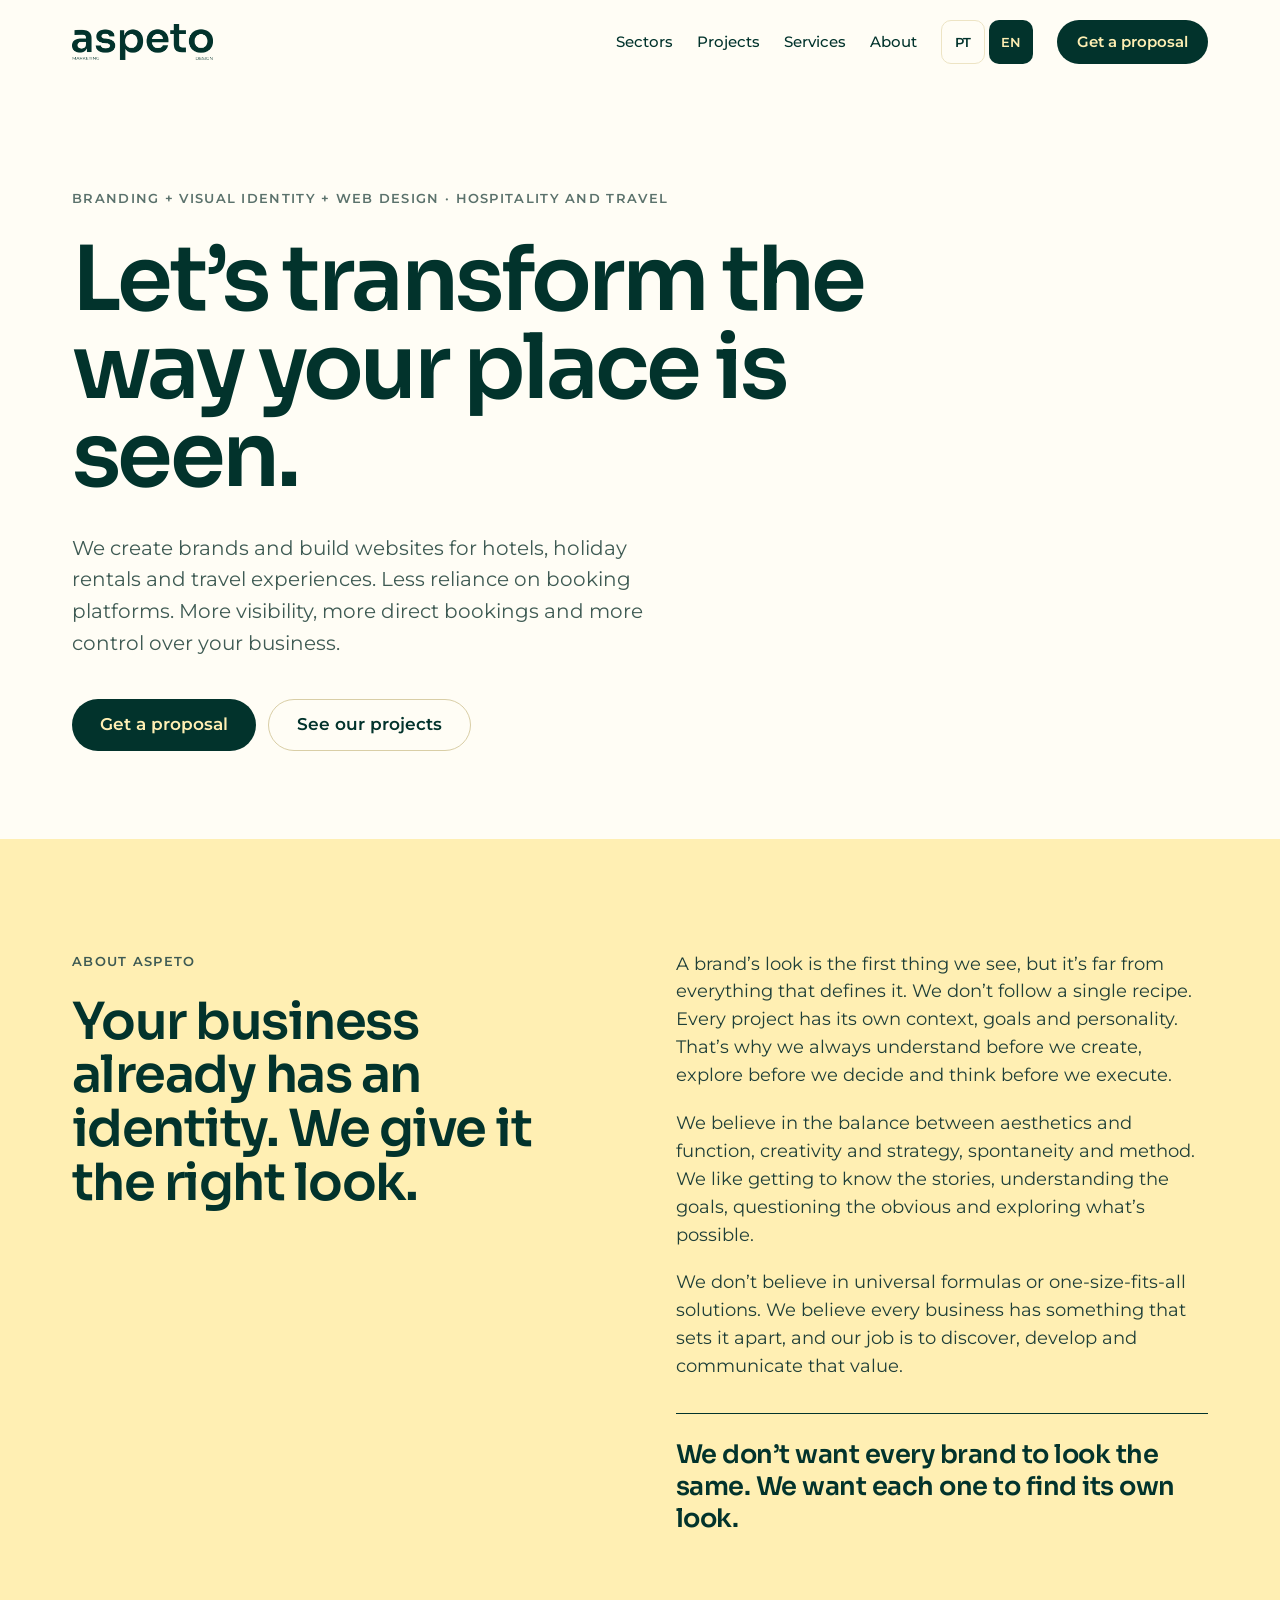
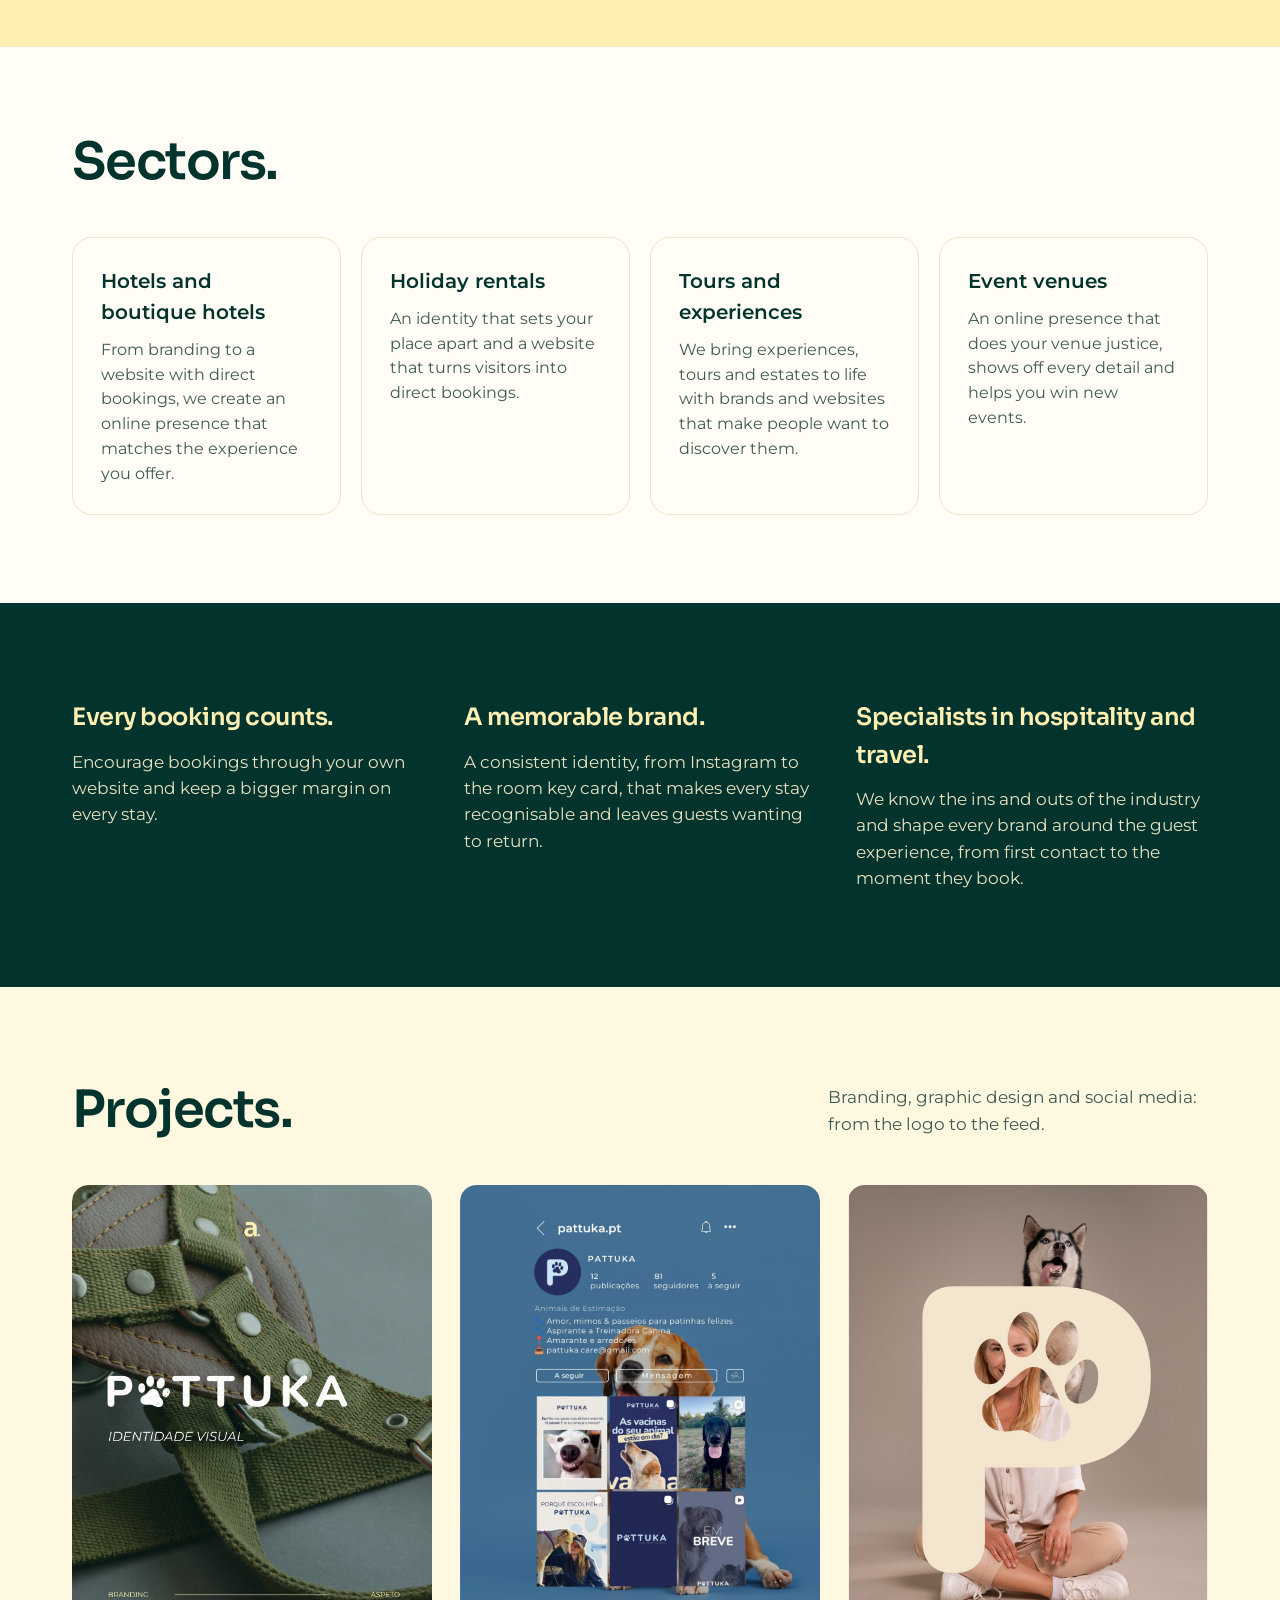
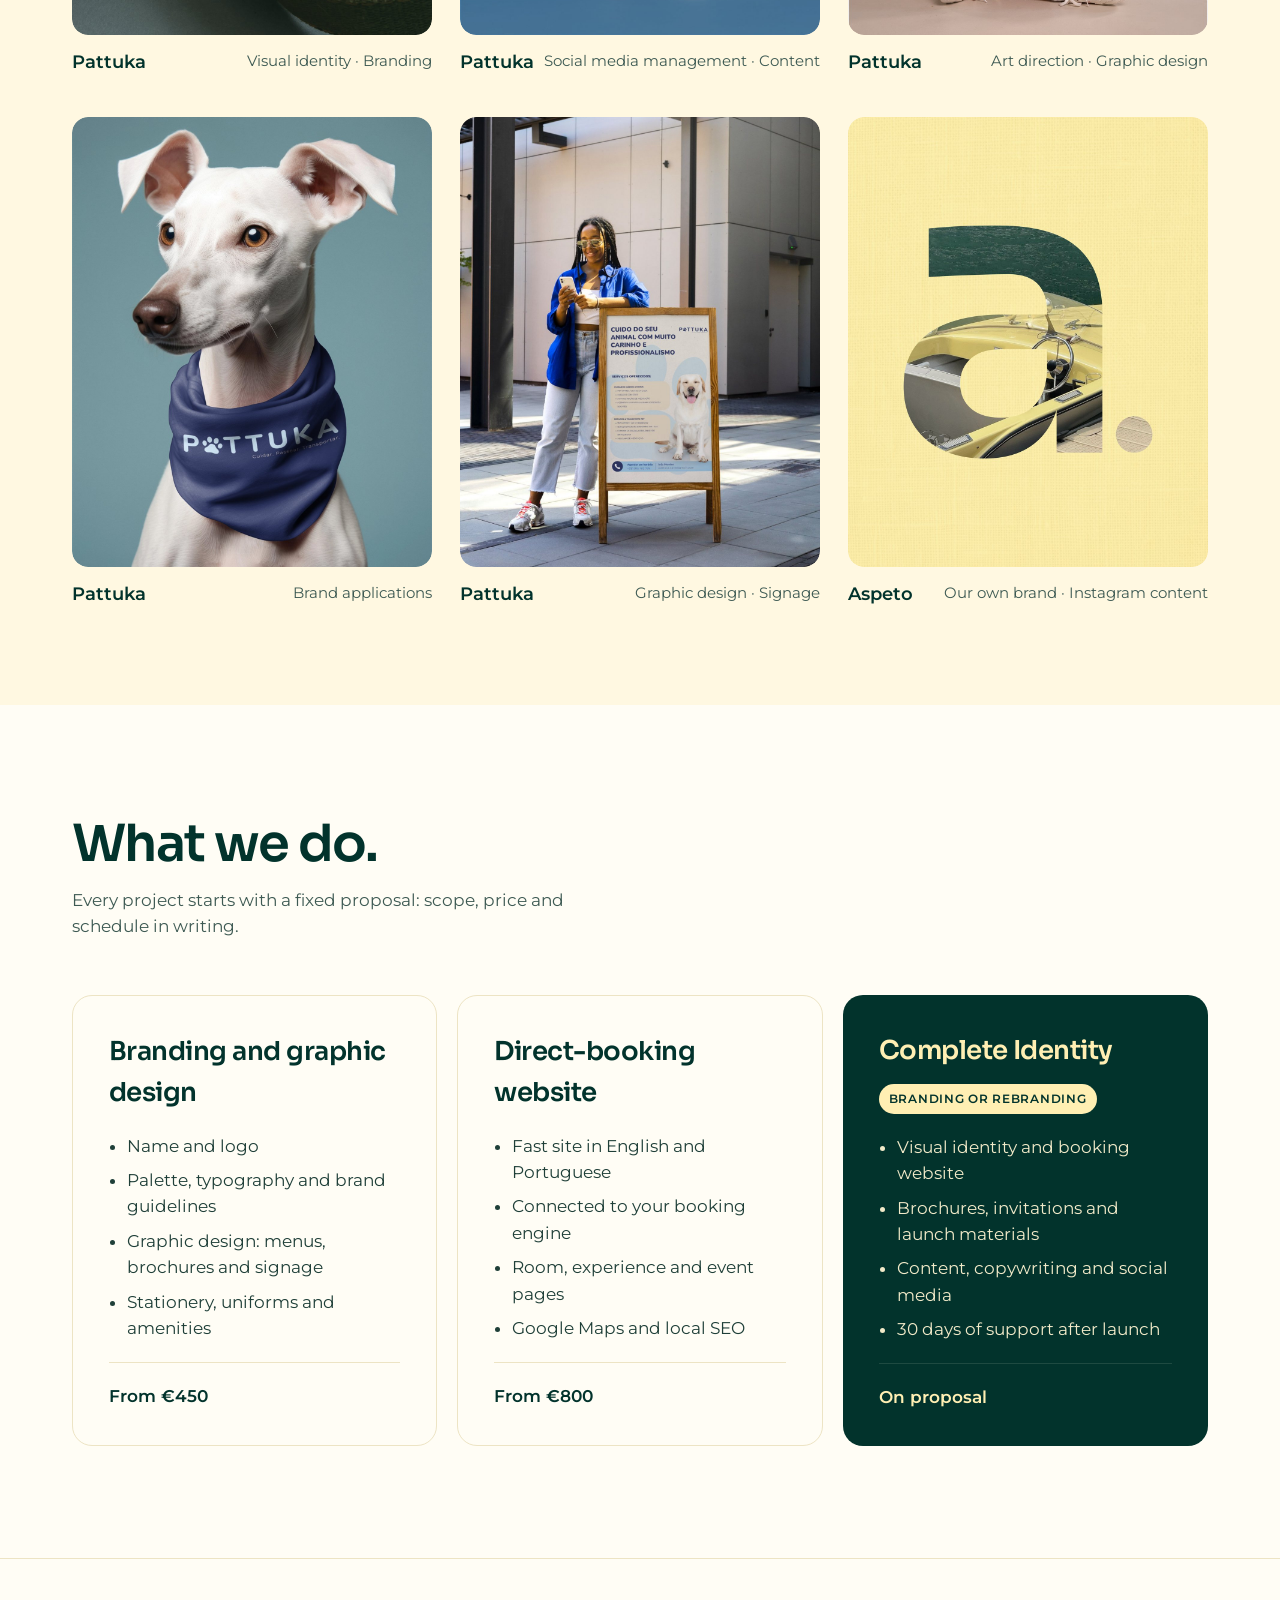
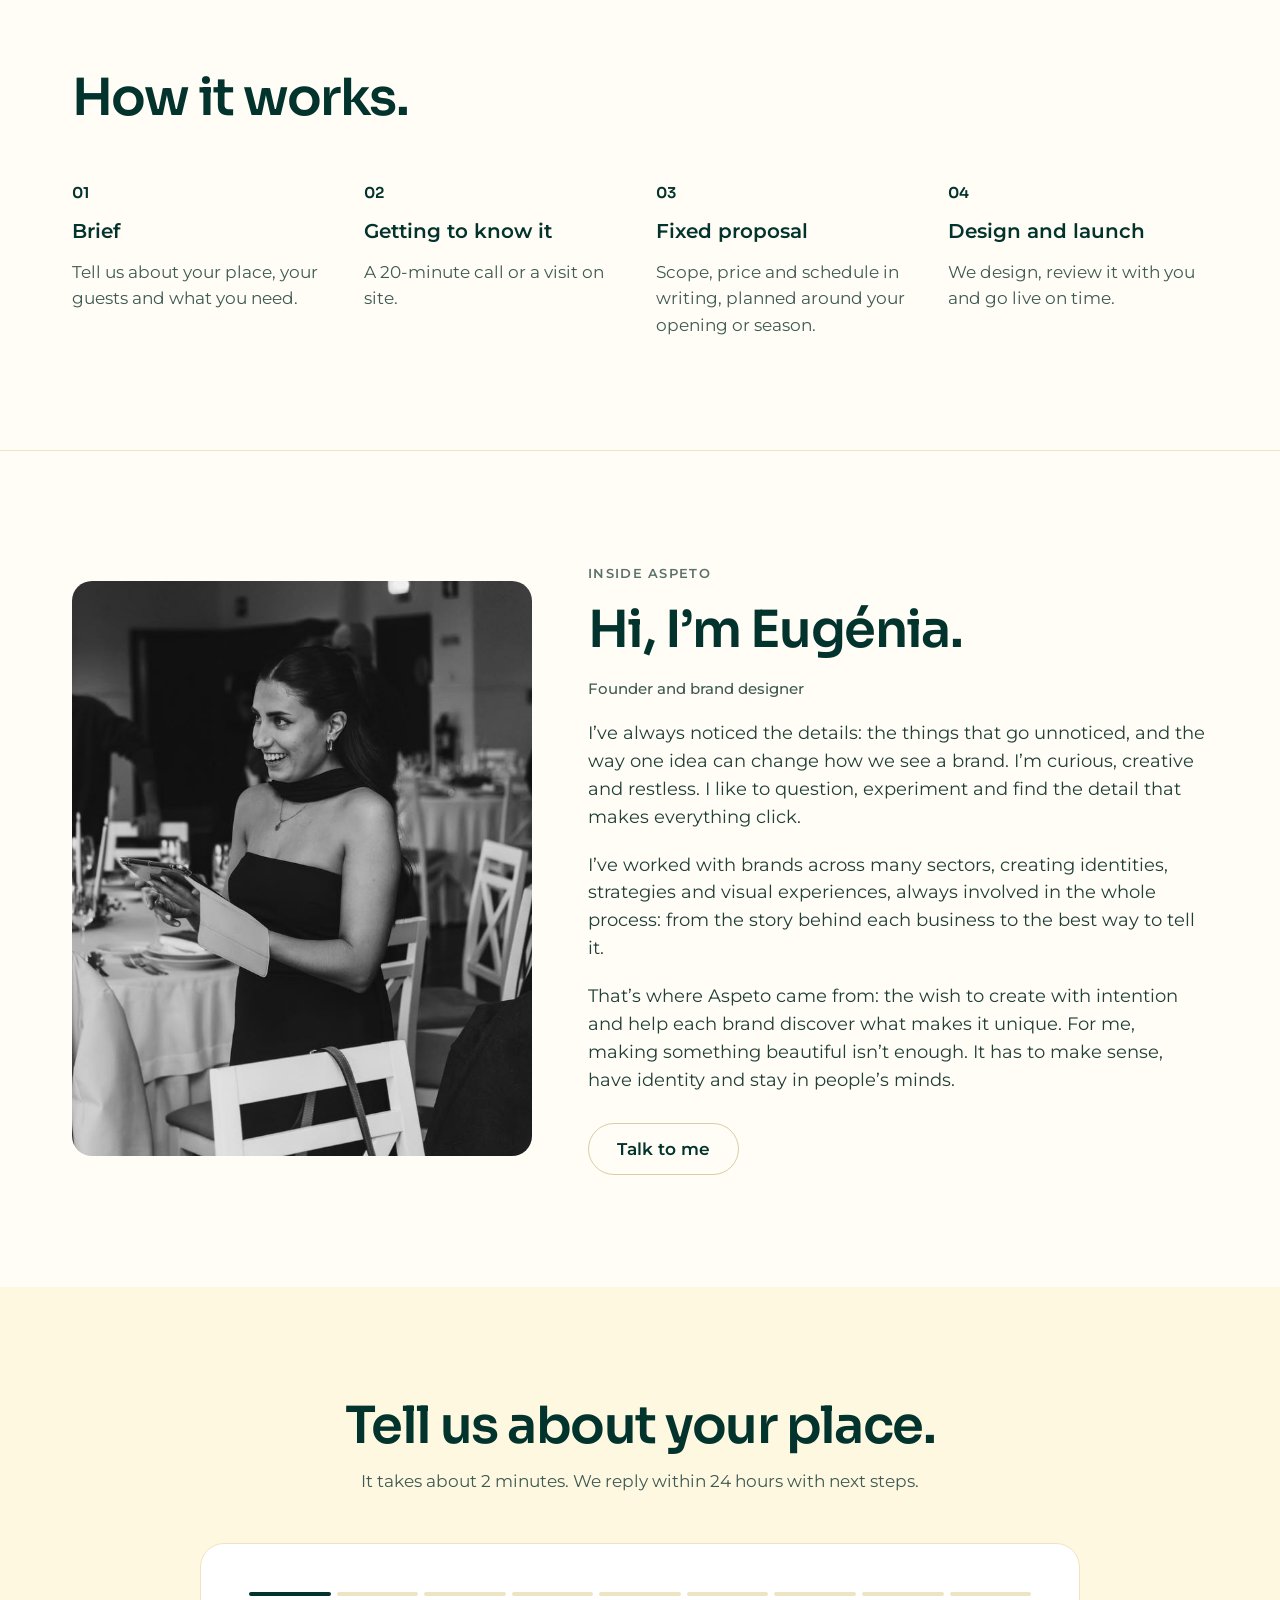
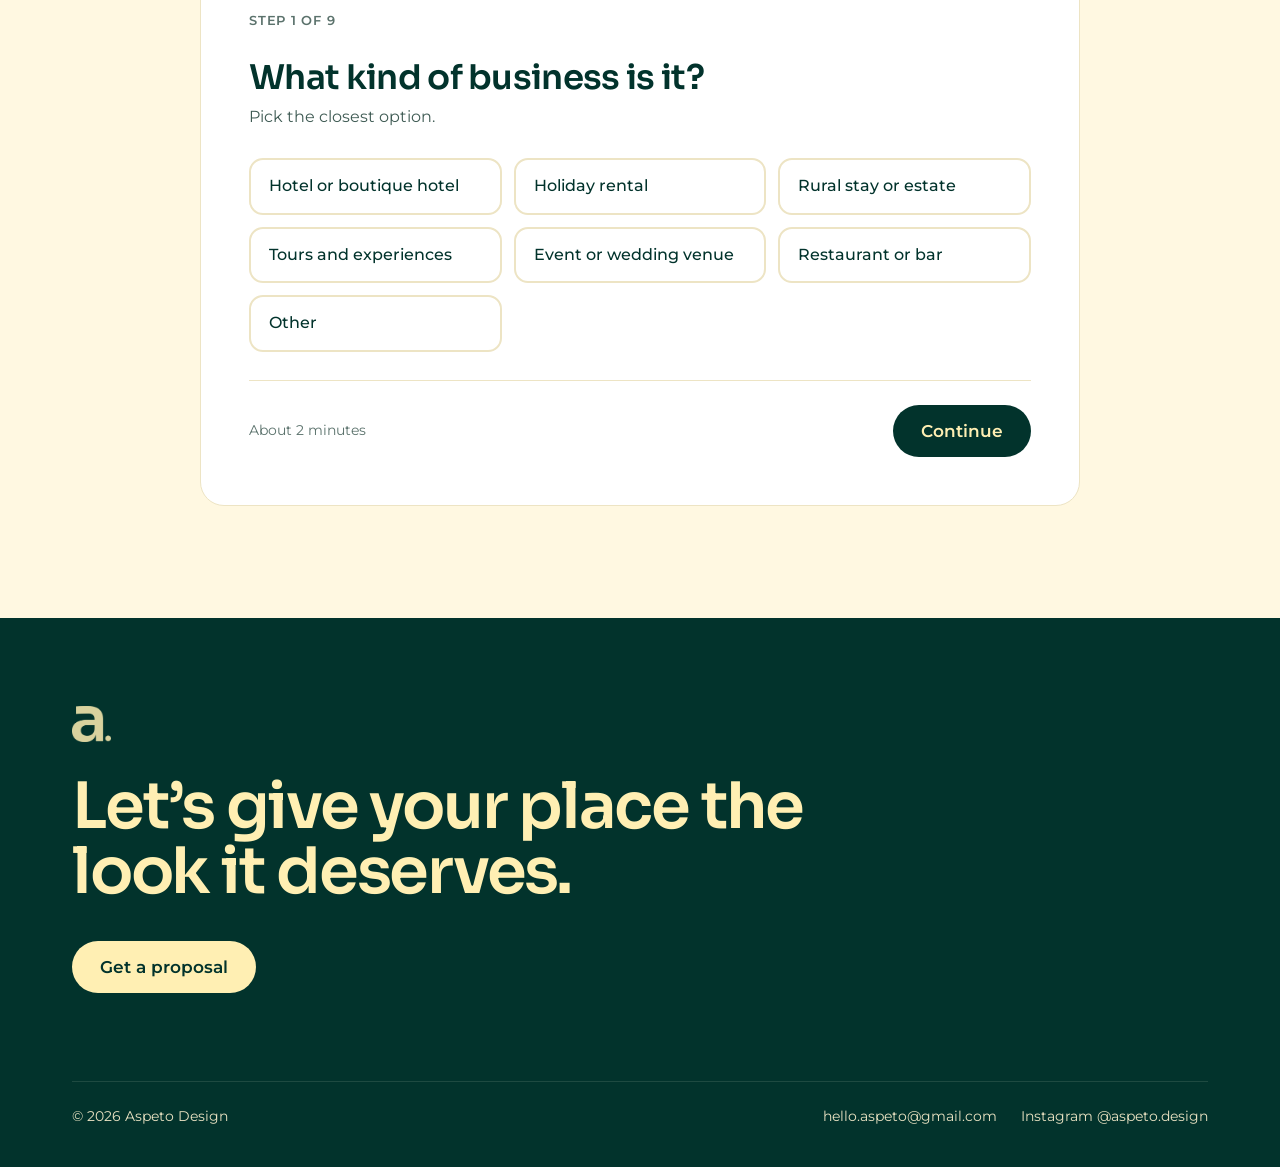
==== index.html @ e5c00df7 "Ponto final nos títulos Co-Authored-By: Claude Opus 5.5 <noreply@anthropic.com> Claude-Session: http" ====
<!doctype html>
<html lang="pt">
<head>
<meta charset="utf-8">
<meta name="viewport" content="width=device-width, initial-scale=1">
<title>Aspeto Design — Branding e sites para hotelaria e turismo</title>
<meta name="description" content="Branding, identidade visual e web design para hotéis, alojamento local, experiências turísticas e espaços de eventos.">
<meta property="og:title" content="Aspeto Design — Branding e sites para hotelaria e turismo">
<meta property="og:description" content="Branding, identidade visual e web design para hotéis, alojamento local, experiências turísticas e espaços de eventos.">
<link rel="alternate" hreflang="pt" href="">
<link rel="alternate" hreflang="en" href="en/">
<link rel="icon" href="favicon.png" type="image/png">
<link rel="apple-touch-icon" href="assets/apple-touch-icon.png">
<meta name="theme-color" content="#02332C">
<meta property="og:image" content="https://provrsferreira-ops.github.io/aspeto-design/assets/og-capa.jpg">
<link rel="preload" href="assets/fonts/Sora.woff2" as="font" type="font/woff2" crossorigin>
<link rel="stylesheet" href="style.css">
<script src="lang.js"></script>
</head>
<body>
<div style="font-family: Montserrat, system-ui, sans-serif; color: #02332C; background: #FFFDF5; width: 100%; font-size: 17px; line-height: 1.55;">

<header style="max-width: 1200px; margin: 0 auto; padding: 20px 32px; display: flex; flex-wrap: wrap; align-items: center; justify-content: space-between; gap: 16px; box-sizing: border-box;">
<a href="#topo" aria-label="Aspeto Design" style="display: inline-flex; align-items: center; text-decoration: none;"><img src="assets/logo-verde.png" alt="Aspeto — marketing e design" width="520" height="133" style="height: 36px; width: auto; display: block;"></a>
<nav aria-label="Principal" style="display: flex; flex-wrap: wrap; align-items: center; gap: 24px; font-size: 15px; font-weight: 500;">
<a href="#setores" style="text-decoration: none;">Setores</a>
<a href="#projetos" style="text-decoration: none;">Projetos</a>
<a href="#servicos" style="text-decoration: none;">Serviços</a>
<a href="#quem" style="text-decoration: none;">Sobre</a>
<div style="display: flex; gap: 4px; font-size: 13px; font-weight: 600;">
<span aria-current="true" style="display: inline-flex; align-items: center; justify-content: center; min-width: 44px; min-height: 44px; border-radius: 10px; background: #02332C; color: #FFEFB3;">PT</span>
<a href="en/" data-lang="en" aria-label="English version" style="display: inline-flex; align-items: center; justify-content: center; min-width: 44px; min-height: 44px; border-radius: 10px; border: 1px solid #EDE4C4; text-decoration: none; box-sizing: border-box;">EN</a>
</div>
<a href="#briefing" style="display: inline-flex; align-items: center; min-height: 44px; padding: 0 20px; border-radius: 999px; background: #02332C; color: #FFEFB3; text-decoration: none; font-weight: 600; box-sizing: border-box;">Pedir proposta</a>
</nav>
</header>

<section id="topo" style="max-width: 1200px; margin: 0 auto; padding: 104px 32px 88px; box-sizing: border-box;">
<p style="margin: 0 0 28px; font-size: 13px; font-weight: 600; letter-spacing: 0.1em; text-transform: uppercase; color: #5B726C;">Branding + Identidade Visual + Web Design · Hotelaria e Turismo</p>
<h1 style="margin: 0; font-family: Sora, Montserrat, sans-serif; font-weight: 600; font-size: clamp(44px, 7vw, 100px); line-height: 0.98; letter-spacing: -0.04em; max-width: 14ch;">Vamos transformar a forma como o seu espaço é visto.</h1>
<p style="margin: 32px 0 0; font-size: clamp(18px, 1.6vw, 21px); color: #3E5A53; max-width: 600px;">Criamos marcas e desenvolvemos websites para hotéis, alojamentos locais e experiências turísticas. Menos dependência de plataformas de reservas. Mais visibilidade, mais reservas diretas e mais controlo sobre o seu negócio.</p>
<div style="display: flex; flex-wrap: wrap; gap: 12px; margin-top: 40px;">
<a href="#briefing" style="display: inline-flex; align-items: center; min-height: 52px; padding: 0 28px; border-radius: 999px; background: #02332C; color: #FFEFB3; text-decoration: none; font-weight: 600; box-sizing: border-box;">Pedir proposta</a>
<a href="#projetos" style="display: inline-flex; align-items: center; min-height: 52px; padding: 0 28px; border-radius: 999px; border: 1px solid #D9CEA6; text-decoration: none; font-weight: 600; box-sizing: border-box;">Ver projetos</a>
</div>
</section>

<section id="sobre-aspeto" style="background: #FFEFB3;">
<div style="max-width: 1200px; margin: 0 auto; padding: 112px 32px; box-sizing: border-box; display: grid; grid-template-columns: repeat(auto-fit, minmax(min(100%, 420px), 1fr)); gap: 48px 72px; align-items: start;">
<div style="display: flex; flex-direction: column; gap: 24px;">
<p style="margin: 0; font-size: 13px; font-weight: 600; letter-spacing: 0.1em; text-transform: uppercase; color: #3E5A53;">Sobre a Aspeto</p>
<h2 style="margin: 0; font-family: Sora, Montserrat, sans-serif; font-weight: 600; font-size: clamp(32px, 4vw, 52px); letter-spacing: -0.03em; line-height: 1.05;">O seu negócio já tem uma identidade. Nós damos-lhe o aspeto certo.</h2>
</div>
<div style="display: flex; flex-direction: column; gap: 20px;">
<p style="margin: 0; color: #1F3F38; font-size: 18px;">O aspeto de uma marca é a primeira coisa que vemos, mas está longe de ser tudo aquilo que a define. Não seguimos uma receita única. Cada projeto tem o seu contexto, os seus objetivos e a sua personalidade. Por isso, começamos sempre por compreender antes de criar, explorar antes de decidir e pensar antes de executar.</p>
<p style="margin: 0; color: #1F3F38; font-size: 18px;">Acreditamos no equilíbrio entre estética e funcionalidade, criatividade e estratégia, espontaneidade e método. Gostamos de conhecer as histórias, perceber os objetivos, questionar o óbvio e explorar possibilidades.</p>
<p style="margin: 0; color: #1F3F38; font-size: 18px;">Não acreditamos em fórmulas universais nem em soluções que servem para toda a gente. Acreditamos que cada negócio tem algo que o distingue e que o nosso trabalho passa por descobrir, desenvolver e comunicar esse valor.</p>
<p style="margin: 12px 0 0; padding-top: 24px; border-top: 1px solid #02332C; font-family: Sora, Montserrat, sans-serif; font-weight: 600; font-size: clamp(20px, 2vw, 26px); letter-spacing: -0.02em; line-height: 1.25;">Não queremos que todas as marcas tenham o mesmo aspeto. Queremos que cada uma encontre o seu.</p>
</div>
</div>
</section>

<section id="setores" style="border-top: 1px solid #EDE4C4;">
<div style="max-width: 1200px; margin: 0 auto; padding: 88px 32px; box-sizing: border-box;">
<h2 style="margin: 0 0 48px; font-family: Sora, Montserrat, sans-serif; font-weight: 600; font-size: clamp(32px, 4vw, 52px); letter-spacing: -0.03em; line-height: 1.05;">Setores.</h2>
<div style="display: grid; grid-template-columns: repeat(auto-fit, minmax(min(100%, 250px), 1fr)); gap: 20px;">
<div class="fx" style="border: 1px solid #EDE4C4; border-radius: 20px; padding: 28px; display: flex; flex-direction: column; gap: 10px;">
<h3 style="margin: 0; font-size: 20px; font-weight: 600;">Hotéis e hotéis boutique</h3>
<p style="margin: 0; color: #3E5A53; font-size: 16px;">Do branding ao website com reservas diretas, criamos uma presença digital à altura da experiência que oferecem.</p>
</div>
<div class="fx" style="border: 1px solid #EDE4C4; border-radius: 20px; padding: 28px; display: flex; flex-direction: column; gap: 10px;">
<h3 style="margin: 0; font-size: 20px; font-weight: 600;">Alojamento local</h3>
<p style="margin: 0; color: #3E5A53; font-size: 16px;">Uma identidade que distingue o seu alojamento e um website que transforma visitantes em reservas diretas.</p>
</div>
<div class="fx" style="border: 1px solid #EDE4C4; border-radius: 20px; padding: 28px; display: flex; flex-direction: column; gap: 10px;">
<h3 style="margin: 0; font-size: 20px; font-weight: 600;">Turismo e experiências</h3>
<p style="margin: 0; color: #3E5A53; font-size: 16px;">Damos vida a experiências, passeios e quintas através de marcas e websites que despertam vontade de descobrir.</p>
</div>
<div class="fx" style="border: 1px solid #EDE4C4; border-radius: 20px; padding: 28px; display: flex; flex-direction: column; gap: 10px;">
<h3 style="margin: 0; font-size: 20px; font-weight: 600;">Espaços de eventos</h3>
<p style="margin: 0; color: #3E5A53; font-size: 16px;">Uma presença digital que faz justiça ao espaço, valoriza cada detalhe e ajuda a conquistar novos eventos.</p>
</div>
</div>
</div>
</section>

<section style="background: #02332C; color: #FFEFB3;">
<div style="max-width: 1200px; margin: 0 auto; padding: 96px 32px; box-sizing: border-box; display: grid; grid-template-columns: repeat(auto-fit, minmax(min(100%, 300px), 1fr)); gap: 48px 40px;">
<div style="display: flex; flex-direction: column; gap: 12px;">
<h3 style="margin: 0; font-family: Sora, Montserrat, sans-serif; font-size: 24px; font-weight: 600; letter-spacing: -0.02em;">Cada reserva conta.</h3>
<p style="margin: 0; color: #E9E2C2;">Incentive as reservas através do seu próprio website e retenha uma maior margem em cada estadia.</p>
</div>
<div style="display: flex; flex-direction: column; gap: 12px;">
<h3 style="margin: 0; font-family: Sora, Montserrat, sans-serif; font-size: 24px; font-weight: 600; letter-spacing: -0.02em;">Uma marca lembrada.</h3>
<p style="margin: 0; color: #E9E2C2;">Uma identidade consistente, do Instagram ao cartão do quarto, que torna cada estadia reconhecível e deixa vontade de voltar.</p>
</div>
<div style="display: flex; flex-direction: column; gap: 12px;">
<h3 style="margin: 0; font-family: Sora, Montserrat, sans-serif; font-size: 24px; font-weight: 600; letter-spacing: -0.02em;">Especializados em hotelaria e turismo.</h3>
<p style="margin: 0; color: #E9E2C2;">Conhecemos as particularidades do setor e pensamos cada marca a partir da experiência do hóspede, desde o primeiro contacto até ao momento da reserva.</p>
</div>
</div>
</section>

<section id="projetos" style="background: #FFF8E1; padding: 96px 0;">
<div style="max-width: 1200px; margin: 0 auto; padding: 0 32px; box-sizing: border-box;">
<div style="display: flex; flex-wrap: wrap; justify-content: space-between; align-items: flex-end; gap: 16px; margin-bottom: 48px;">
<h2 style="margin: 0; font-family: Sora, Montserrat, sans-serif; font-weight: 600; font-size: clamp(32px, 4vw, 52px); letter-spacing: -0.03em; line-height: 1.05;">Projetos.</h2>
<p style="margin: 0; color: #3E5A53; max-width: 380px;">Branding, design gráfico e redes sociais: do logótipo ao feed.</p>
</div>
<div style="display: grid; grid-template-columns: repeat(auto-fit, minmax(min(100%, 300px), 1fr)); gap: 40px 28px;">
<article style="display: flex; flex-direction: column; gap: 14px;">
<div class="fx" style="border-radius: 16px;"><img src="assets/pattuka-1.jpg" alt="Pattuka — identidade visual" loading="lazy" width="1200" height="1500" style="width: 100%; height: auto; aspect-ratio: 4 / 5; object-fit: cover; border-radius: 16px; display: block; background: #F3EBCD;"></div>
<div style="display: flex; flex-wrap: wrap; justify-content: space-between; gap: 8px;">
<h3 style="margin: 0; font-size: 18px; font-weight: 600;">Pattuka</h3>
<span style="font-size: 15px; color: #3E5A53;">Identidade visual · Branding</span>
</div>
</article>
<article style="display: flex; flex-direction: column; gap: 14px;">
<div class="fx" style="border-radius: 16px;"><img src="assets/pattuka-6.jpg" alt="Pattuka — feed de Instagram" loading="lazy" width="1200" height="1500" style="width: 100%; height: auto; aspect-ratio: 4 / 5; object-fit: cover; border-radius: 16px; display: block; background: #F3EBCD;"></div>
<div style="display: flex; flex-wrap: wrap; justify-content: space-between; gap: 8px;">
<h3 style="margin: 0; font-size: 18px; font-weight: 600;">Pattuka</h3>
<span style="font-size: 15px; color: #3E5A53;">Gestão de redes sociais · Conteúdo</span>
</div>
</article>
<article style="display: flex; flex-direction: column; gap: 14px;">
<div class="fx" style="border-radius: 16px;"><img src="assets/pattuka-3.jpg" alt="Pattuka — monograma P com fotografia" loading="lazy" width="1200" height="1500" style="width: 100%; height: auto; aspect-ratio: 4 / 5; object-fit: cover; border-radius: 16px; display: block; background: #F3EBCD;"></div>
<div style="display: flex; flex-wrap: wrap; justify-content: space-between; gap: 8px;">
<h3 style="margin: 0; font-size: 18px; font-weight: 600;">Pattuka</h3>
<span style="font-size: 15px; color: #3E5A53;">Direção de arte · Design gráfico</span>
</div>
</article>
<article style="display: flex; flex-direction: column; gap: 14px;">
<div class="fx" style="border-radius: 16px;"><img src="assets/pattuka-5.jpg" alt="Pattuka — bandana com a marca" loading="lazy" width="1200" height="1500" style="width: 100%; height: auto; aspect-ratio: 4 / 5; object-fit: cover; border-radius: 16px; display: block; background: #F3EBCD;"></div>
<div style="display: flex; flex-wrap: wrap; justify-content: space-between; gap: 8px;">
<h3 style="margin: 0; font-size: 18px; font-weight: 600;">Pattuka</h3>
<span style="font-size: 15px; color: #3E5A53;">Aplicações da marca</span>
</div>
</article>
<article style="display: flex; flex-direction: column; gap: 14px;">
<div class="fx" style="border-radius: 16px;"><img src="assets/pattuka-4.jpg" alt="Pattuka — placa de rua" loading="lazy" width="1200" height="1500" style="width: 100%; height: auto; aspect-ratio: 4 / 5; object-fit: cover; border-radius: 16px; display: block; background: #F3EBCD;"></div>
<div style="display: flex; flex-wrap: wrap; justify-content: space-between; gap: 8px;">
<h3 style="margin: 0; font-size: 18px; font-weight: 600;">Pattuka</h3>
<span style="font-size: 15px; color: #3E5A53;">Design gráfico · Sinalética</span>
</div>
</article>
<article style="display: flex; flex-direction: column; gap: 14px;">
<div class="fx" style="border-radius: 16px;"><img src="assets/aspeto-1.jpg" alt="Aspeto — carrossel de lançamento" loading="lazy" width="1200" height="1500" style="width: 100%; height: auto; aspect-ratio: 4 / 5; object-fit: cover; border-radius: 16px; display: block; background: #F3EBCD;"></div>
<div style="display: flex; flex-wrap: wrap; justify-content: space-between; gap: 8px;">
<h3 style="margin: 0; font-size: 18px; font-weight: 600;">Aspeto</h3>
<span style="font-size: 15px; color: #3E5A53;">Marca própria · Conteúdo para Instagram</span>
</div>
</article>
</div>
</div>
</section>

<section id="servicos" style="max-width: 1200px; margin: 0 auto; padding: 112px 32px; box-sizing: border-box;">
<h2 style="margin: 0 0 16px; font-family: Sora, Montserrat, sans-serif; font-weight: 600; font-size: clamp(32px, 4vw, 52px); letter-spacing: -0.03em; line-height: 1.05;">O que fazemos.</h2>
<p style="margin: 0 0 56px; color: #3E5A53; max-width: 560px;">Cada projeto começa com uma proposta fechada: âmbito, preço e calendário por escrito.</p>
<div style="display: grid; grid-template-columns: repeat(auto-fit, minmax(min(100%, 320px), 1fr)); gap: 20px;">
<div class="fx" style="border: 1px solid #EDE4C4; border-radius: 20px; padding: 36px; display: flex; flex-direction: column; gap: 20px;">
<h3 style="margin: 0; font-family: Sora, Montserrat, sans-serif; font-size: 26px; font-weight: 600; letter-spacing: -0.02em;">Branding e design gráfico</h3>
<ul style="margin: 0; padding: 0 0 0 18px; display: flex; flex-direction: column; gap: 8px; color: #1F3F38;">
<li>Nome e logótipo</li>
<li>Paleta, tipografia e manual de marca</li>
<li>Design gráfico: menus, brochuras e sinalética</li>
<li>Papelaria, uniformes e amenities</li>
</ul>
<p style="margin: auto 0 0; padding-top: 20px; border-top: 1px solid #EDE4C4; font-weight: 600;">A partir de 450 €</p>
</div>
<div class="fx" style="border: 1px solid #EDE4C4; border-radius: 20px; padding: 36px; display: flex; flex-direction: column; gap: 20px;">
<h3 style="margin: 0; font-family: Sora, Montserrat, sans-serif; font-size: 26px; font-weight: 600; letter-spacing: -0.02em;">Site com reservas diretas</h3>
<ul style="margin: 0; padding: 0 0 0 18px; display: flex; flex-direction: column; gap: 8px; color: #1F3F38;">
<li>Site rápido, em português e inglês</li>
<li>Ligação ao seu motor de reservas</li>
<li>Páginas de quartos, experiências e eventos</li>
<li>Google Maps e SEO local</li>
</ul>
<p style="margin: auto 0 0; padding-top: 20px; border-top: 1px solid #EDE4C4; font-weight: 600;">A partir de 800 €</p>
</div>
<div class="fx" style="border-radius: 20px; padding: 36px; display: flex; flex-direction: column; gap: 20px; background: #02332C; color: #FFEFB3;">
<div style="display: flex; flex-wrap: wrap; justify-content: space-between; align-items: center; gap: 12px;">
<h3 style="margin: 0; font-family: Sora, Montserrat, sans-serif; font-size: 26px; font-weight: 600; letter-spacing: -0.02em;">Identidade Completa</h3>
<span style="font-size: 12px; font-weight: 600; letter-spacing: 0.06em; text-transform: uppercase; padding: 6px 10px; border-radius: 999px; background: #FFEFB3; color: #02332C;">Branding ou rebranding</span>
</div>
<ul style="margin: 0; padding: 0 0 0 18px; display: flex; flex-direction: column; gap: 8px; color: #F1EAC9;">
<li>Identidade visual e site com reservas</li>
<li>Brochuras, convites e materiais de lançamento</li>
<li>Conteúdo, copywriting e redes sociais</li>
<li>30 dias de apoio após o lançamento</li>
</ul>
<p style="margin: auto 0 0; padding-top: 20px; border-top: 1px solid #1E4A41; font-weight: 600;">Sob proposta</p>
</div>
</div>
</section>

<section id="processo" style="border-top: 1px solid #EDE4C4; border-bottom: 1px solid #EDE4C4;">
<div style="max-width: 1200px; margin: 0 auto; padding: 112px 32px; box-sizing: border-box;">
<h2 style="margin: 0 0 56px; font-family: Sora, Montserrat, sans-serif; font-weight: 600; font-size: clamp(32px, 4vw, 52px); letter-spacing: -0.03em; line-height: 1.05;">Como funciona.</h2>
<ol style="list-style: none; margin: 0; padding: 0; display: grid; grid-template-columns: repeat(auto-fit, minmax(min(100%, 240px), 1fr)); gap: 40px 32px;">
<li style="display: flex; flex-direction: column; gap: 12px;">
<span style="font-family: Sora, Montserrat, sans-serif; font-size: 15px; font-weight: 600; color: #02332C;">01</span>
<h3 style="margin: 0; font-size: 20px; font-weight: 600;">Briefing</h3>
<p style="margin: 0; color: #3E5A53;">Fale-nos do seu espaço, dos seus hóspedes e do que precisa.</p>
</li>
<li style="display: flex; flex-direction: column; gap: 12px;">
<span style="font-family: Sora, Montserrat, sans-serif; font-size: 15px; font-weight: 600; color: #02332C;">02</span>
<h3 style="margin: 0; font-size: 20px; font-weight: 600;">Conhecer o espaço</h3>
<p style="margin: 0; color: #3E5A53;">Uma chamada de 20 minutos ou uma visita ao local.</p>
</li>
<li style="display: flex; flex-direction: column; gap: 12px;">
<span style="font-family: Sora, Montserrat, sans-serif; font-size: 15px; font-weight: 600; color: #02332C;">03</span>
<h3 style="margin: 0; font-size: 20px; font-weight: 600;">Proposta fechada</h3>
<p style="margin: 0; color: #3E5A53;">Âmbito, preço e calendário por escrito, alinhados com a sua data de abertura ou época.</p>
</li>
<li style="display: flex; flex-direction: column; gap: 12px;">
<span style="font-family: Sora, Montserrat, sans-serif; font-size: 15px; font-weight: 600; color: #02332C;">04</span>
<h3 style="margin: 0; font-size: 20px; font-weight: 600;">Criação e lançamento</h3>
<p style="margin: 0; color: #3E5A53;">Desenhamos, revemos consigo e pomos tudo no ar a tempo.</p>
</li>
</ol>
</div>
</section>

<section id="quem" style="max-width: 1200px; margin: 0 auto; padding: 112px 32px; box-sizing: border-box;">
<div style="display: flex; flex-wrap: wrap; gap: 56px; align-items: center;">
<img src="assets/fundadora.jpg" alt="Eugénia, fundadora da Aspeto Design" loading="lazy" width="682" height="852" style="flex: 1 1 340px; max-width: 460px; width: 100%; height: auto; aspect-ratio: 4 / 5; object-fit: cover; border-radius: 20px; display: block;">
<div style="flex: 1 1 420px; display: flex; flex-direction: column; gap: 20px;">
<p style="margin: 0; font-size: 13px; font-weight: 600; letter-spacing: 0.1em; text-transform: uppercase; color: #5B726C;">Dentro da Aspeto</p>
<h2 style="margin: 0; font-family: Sora, Montserrat, sans-serif; font-weight: 600; font-size: clamp(32px, 4vw, 52px); letter-spacing: -0.03em; line-height: 1.05;">Olá, sou a Eugénia.</h2>
<p style="margin: 0; color: #3E5A53; font-size: 15px; font-weight: 500;">Fundadora e designer de marca</p>
<p style="margin: 0; color: #1F3F38; font-size: 18px;">Sempre reparei nos detalhes: nas coisas que passam despercebidas e na forma como uma ideia pode mudar a maneira como vemos uma marca. Sou curiosa, criativa e inquieta. Gosto de questionar, experimentar e encontrar o detalhe que faz tudo ganhar sentido.</p>
<p style="margin: 0; color: #1F3F38; font-size: 18px;">Trabalhei com marcas de vários setores, a criar identidades, estratégias e experiências visuais, sempre envolvida no processo inteiro: da história por trás de cada negócio à melhor forma de a contar.</p>
<p style="margin: 0; color: #1F3F38; font-size: 18px;">Foi daí que nasceu a Aspeto: da vontade de criar com intenção e de ajudar cada marca a descobrir o que a torna única. Para mim, não basta criar algo bonito. Tem de fazer sentido, ter identidade e ficar na memória.</p>
<a href="#briefing" style="align-self: flex-start; display: inline-flex; align-items: center; min-height: 52px; margin-top: 8px; padding: 0 28px; border-radius: 999px; border: 1px solid #D9CEA6; text-decoration: none; font-weight: 600; box-sizing: border-box;">Falar comigo</a>
</div>
</div>
</section>

<section id="briefing" style="background: #FFF8E1; padding: 112px 0;">
<div style="max-width: 1200px; margin: 0 auto; padding: 0 32px; box-sizing: border-box;">
<div style="text-align: center; margin: 0 auto 48px; max-width: 640px;">
<h2 style="margin: 0 0 16px; font-family: Sora, Montserrat, sans-serif; font-weight: 600; font-size: clamp(32px, 4vw, 52px); letter-spacing: -0.03em; line-height: 1.05;">Fale-nos do seu espaço.</h2>
<p style="margin: 0; color: #3E5A53;">Leva cerca de 2 minutos. Respondemos em 24 horas com os próximos passos.</p>
</div>
<div id="briefing-app" data-locale="pt"></div>
</div>
</section>


<footer style="background: #02332C; color: #FFEFB3;">
<div style="max-width: 1200px; margin: 0 auto; padding: 88px 32px 40px; box-sizing: border-box;">
<img src="assets/monograma-creme.png" alt="Aspeto" width="400" height="374" loading="lazy" style="height: 36px; width: auto; display: block; margin-bottom: 32px; opacity: 0.85;">
<p style="margin: 0; font-family: Sora, Montserrat, sans-serif; font-weight: 600; font-size: clamp(32px, 5vw, 64px); letter-spacing: -0.035em; line-height: 1.02; max-width: 18ch;">Vamos dar ao seu estabelecimento o aspeto que ele merece.</p>
<a href="#briefing" style="display: inline-flex; align-items: center; min-height: 52px; margin-top: 36px; padding: 0 28px; border-radius: 999px; background: #FFEFB3; color: #02332C; text-decoration: none; font-weight: 600; box-sizing: border-box;">Pedir proposta</a>
<div style="display: flex; flex-wrap: wrap; justify-content: space-between; gap: 16px; margin-top: 88px; padding-top: 24px; border-top: 1px solid #1E4A41; font-size: 14px; color: #E9E2C2;">
<span>© 2026 Aspeto Design</span>
<div style="display: flex; flex-wrap: wrap; gap: 24px;">
<a href="mailto:hello.aspeto@gmail.com" style="color: #E9E2C2; text-decoration: none;">hello.aspeto@gmail.com</a>
<a href="https://www.instagram.com/aspeto.design/" target="_blank" rel="noopener" style="color: #E9E2C2; text-decoration: none;">Instagram @aspeto.design</a>
</div>
</div>
</div>
</footer>

</div>
<script src="briefing.js" defer></script>
</body>
</html>
---- style.css ----
@font-face{font-family:Sora;src:url("assets/fonts/Sora.woff2") format("woff2");font-weight:100 800;font-display:swap}
@font-face{font-family:Montserrat;src:url("assets/fonts/Montserrat.woff2") format("woff2");font-weight:100 900;font-display:swap}
*,*::before,*::after{box-sizing:border-box}
html{scroll-behavior:smooth;-webkit-text-size-adjust:100%}
body{margin:0;background:#FFFDF5;font-family:Montserrat,system-ui,sans-serif;color:#02332C;-webkit-font-smoothing:antialiased}
a{color:#02332C}a:hover{color:#3E5A53}
a[style*="background: #02332C"]:hover{filter:brightness(1.35)}
a[style*="background: #FFEFB3"]:hover{filter:brightness(.96)}
img{max-width:100%}
summary{cursor:pointer}
section[id]{scroll-margin-top:16px}
@media (max-width:640px){
  header nav{gap:14px !important}
  header nav > a:not([href^="#briefing"]):not([href^="#brief"]){display:none}
  section{padding-top:72px !important;padding-bottom:72px !important}
  #topo,#top{padding-top:56px !important}
}

/* Formulário */
#briefing-app{width:100%}
.bf-card{max-width:880px;margin:0 auto;background:#FFFFFF;border:1px solid #EDE4C4;border-radius:24px;padding:clamp(24px,5vw,48px);display:flex;flex-direction:column;gap:28px}
.bf-progress{display:flex;gap:6px}
.bf-progress span{flex:1;height:4px;border-radius:2px;background:#EDE4C4}
.bf-progress span.on{background:#02332C}
.bf-step{font-size:13px;font-weight:600;letter-spacing:.06em;text-transform:uppercase;color:#5B726C;margin-top:-14px}
.bf-head{display:flex;flex-direction:column;gap:8px}
.bf-title{margin:0;font-family:Sora,Montserrat,sans-serif;font-size:clamp(26px,3vw,34px);font-weight:600;letter-spacing:-.02em;line-height:1.15}
.bf-hint{margin:0;color:#3E5A53;font-size:16px}
.bf-grid{display:grid;grid-template-columns:repeat(auto-fill,minmax(min(100%,220px),1fr));gap:12px}
.bf-opt{min-height:56px;padding:14px 18px;border-radius:14px;border:2px solid #EDE4C4;background:#FFFFFF;color:#02332C;font:inherit;font-size:16px;font-weight:500;text-align:left;cursor:pointer;transition:border-color .15s}
.bf-opt:hover{border-color:#8FA39D}
.bf-opt.is-on,.bf-pill.is-on{border-color:#02332C;background:#02332C;color:#FFEFB3}
.bf-label{display:flex;flex-direction:column;gap:8px;font-size:14px;font-weight:600}
.bf-label input,.bf-label textarea{font:inherit;font-size:16px;font-weight:400;padding:0 16px;min-height:52px;border-radius:14px;border:1px solid #D9CEA6;color:#02332C;background:#FFFFFF;width:100%}
.bf-label textarea{padding:16px;resize:vertical}
.bf-label input:focus,.bf-label textarea:focus,.bf-opt:focus-visible,.bf-pill:focus-visible,.bf-primary:focus-visible,.bf-secondary:focus-visible{outline:2px solid #02332C;outline-offset:2px}
.bf-fields{display:grid;grid-template-columns:repeat(auto-fit,minmax(min(100%,240px),1fr));gap:16px}
.bf-pref{display:flex;flex-direction:column;gap:10px}
.bf-pills{display:flex;flex-wrap:wrap;gap:10px}
.bf-pill{min-height:44px;padding:0 18px;border-radius:999px;border:2px solid #EDE4C4;background:#FFFFFF;color:#02332C;font:inherit;font-size:15px;font-weight:500;cursor:pointer}
.bf-error{margin:0;color:#B42318;font-size:15px;font-weight:500}
.bf-actions{display:flex;flex-wrap:wrap;justify-content:space-between;align-items:center;gap:12px;padding-top:24px;border-top:1px solid #EDE4C4}
.bf-note{font-size:14px;color:#5B726C}
.bf-primary{display:inline-flex;align-items:center;min-height:52px;padding:0 28px;border-radius:999px;border:none;background:#02332C;color:#FFEFB3 !important;font:inherit;font-weight:600;cursor:pointer;text-decoration:none}
.bf-primary:hover{filter:brightness(1.12)}
.bf-primary[disabled]{opacity:.6;cursor:wait}
.bf-secondary{min-height:52px;padding:0 22px;border-radius:999px;border:1px solid #D9CEA6;background:#FFFFFF;color:#02332C;font:inherit;font-weight:600;cursor:pointer}
.bf-done{display:flex;flex-direction:column;align-items:flex-start;gap:20px;padding:24px 0}
.bf-check{width:56px;height:56px;border-radius:999px;background:#02332C;display:flex;align-items:center;justify-content:center}

@media (max-width:640px){header img{height:30px !important}}

/* Efeito nos cartões: cresce e passa um brilho */
.fx{position:relative;overflow:hidden;transition:transform .5s cubic-bezier(.2,.7,.2,1),box-shadow .5s ease}
.fx::after{content:"";position:absolute;inset:0;pointer-events:none;background:linear-gradient(115deg,transparent 30%,rgba(255,255,255,.55) 47%,rgba(255,255,255,.12) 53%,transparent 70%);transform:translateX(-130%)}
@media (hover:hover){
.fx:hover{transform:translateY(-4px) scale(1.03);box-shadow:0 24px 50px -26px rgba(2,51,44,.45);z-index:1}
.fx:hover::after{transform:translateX(130%);transition:transform .9s ease}
}
@media (prefers-reduced-motion:reduce){.fx,.fx::after{transition:none!important}.fx:hover{transform:none}}
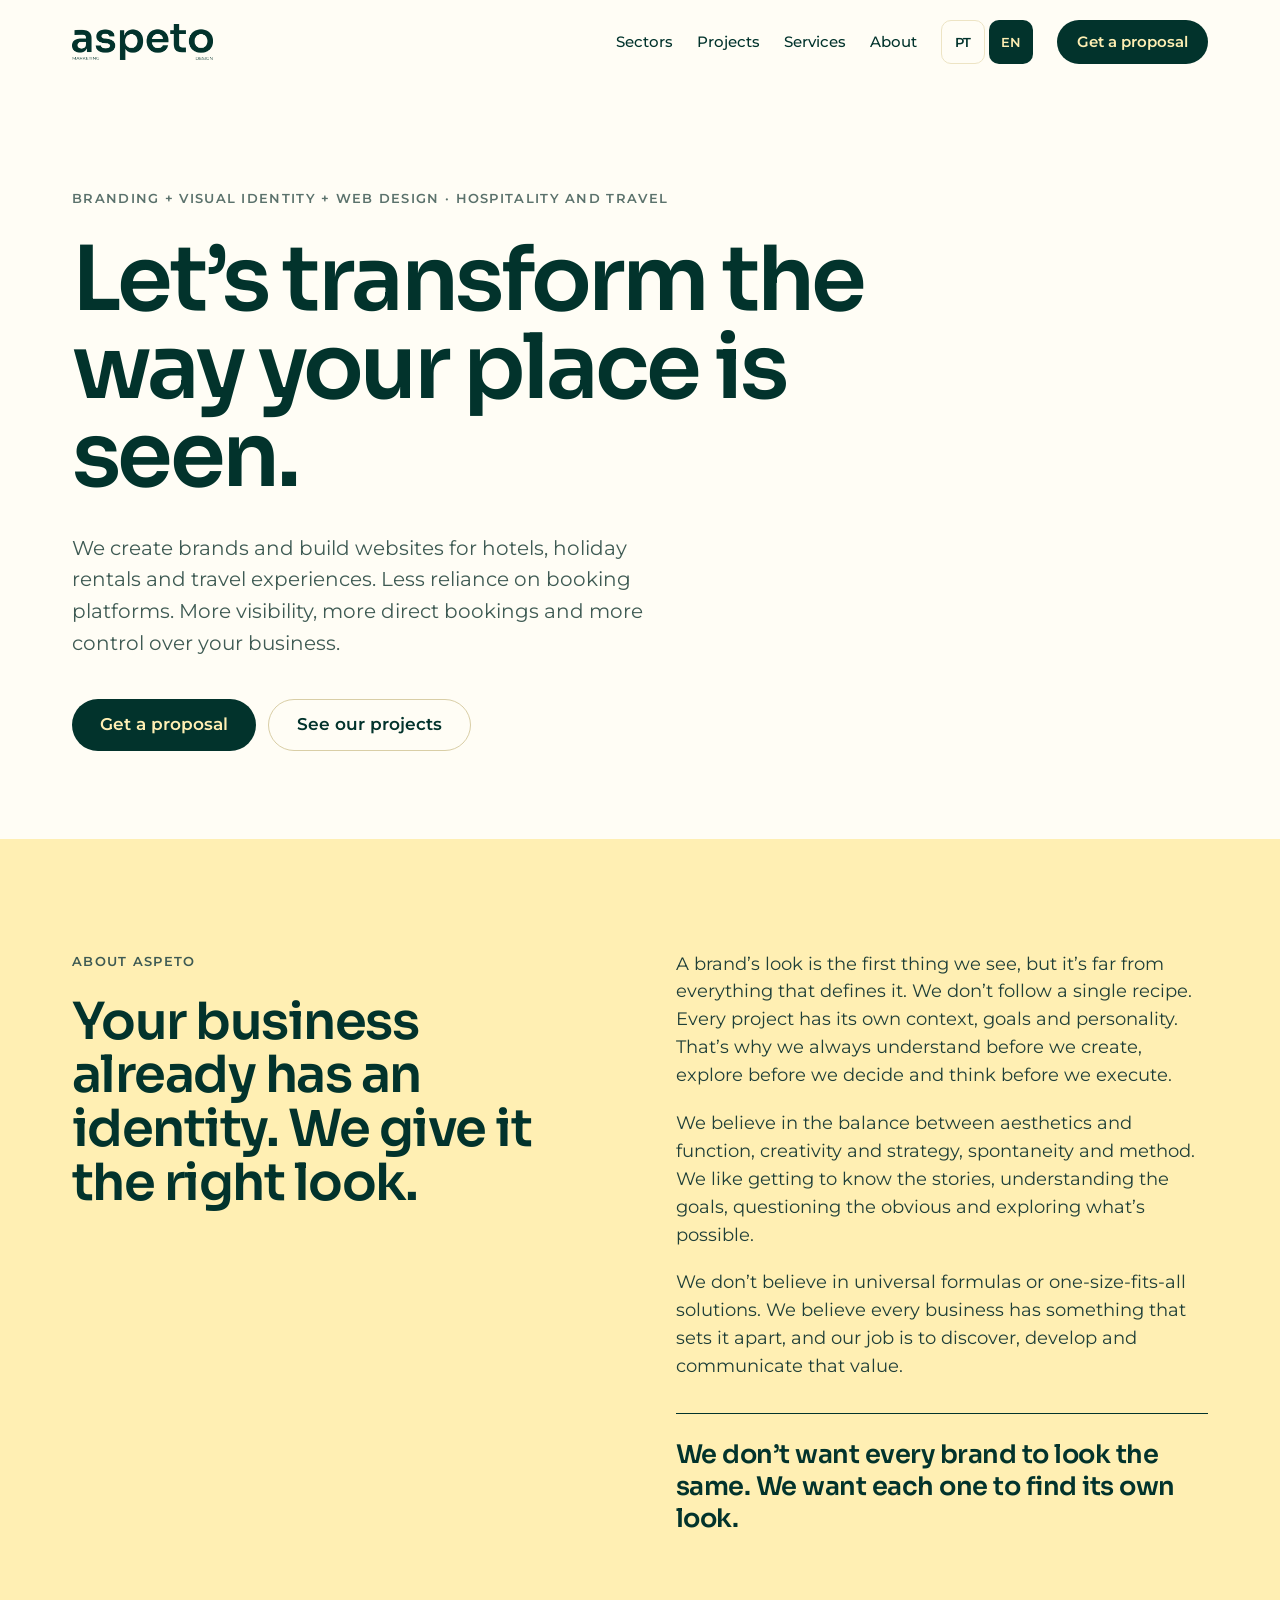
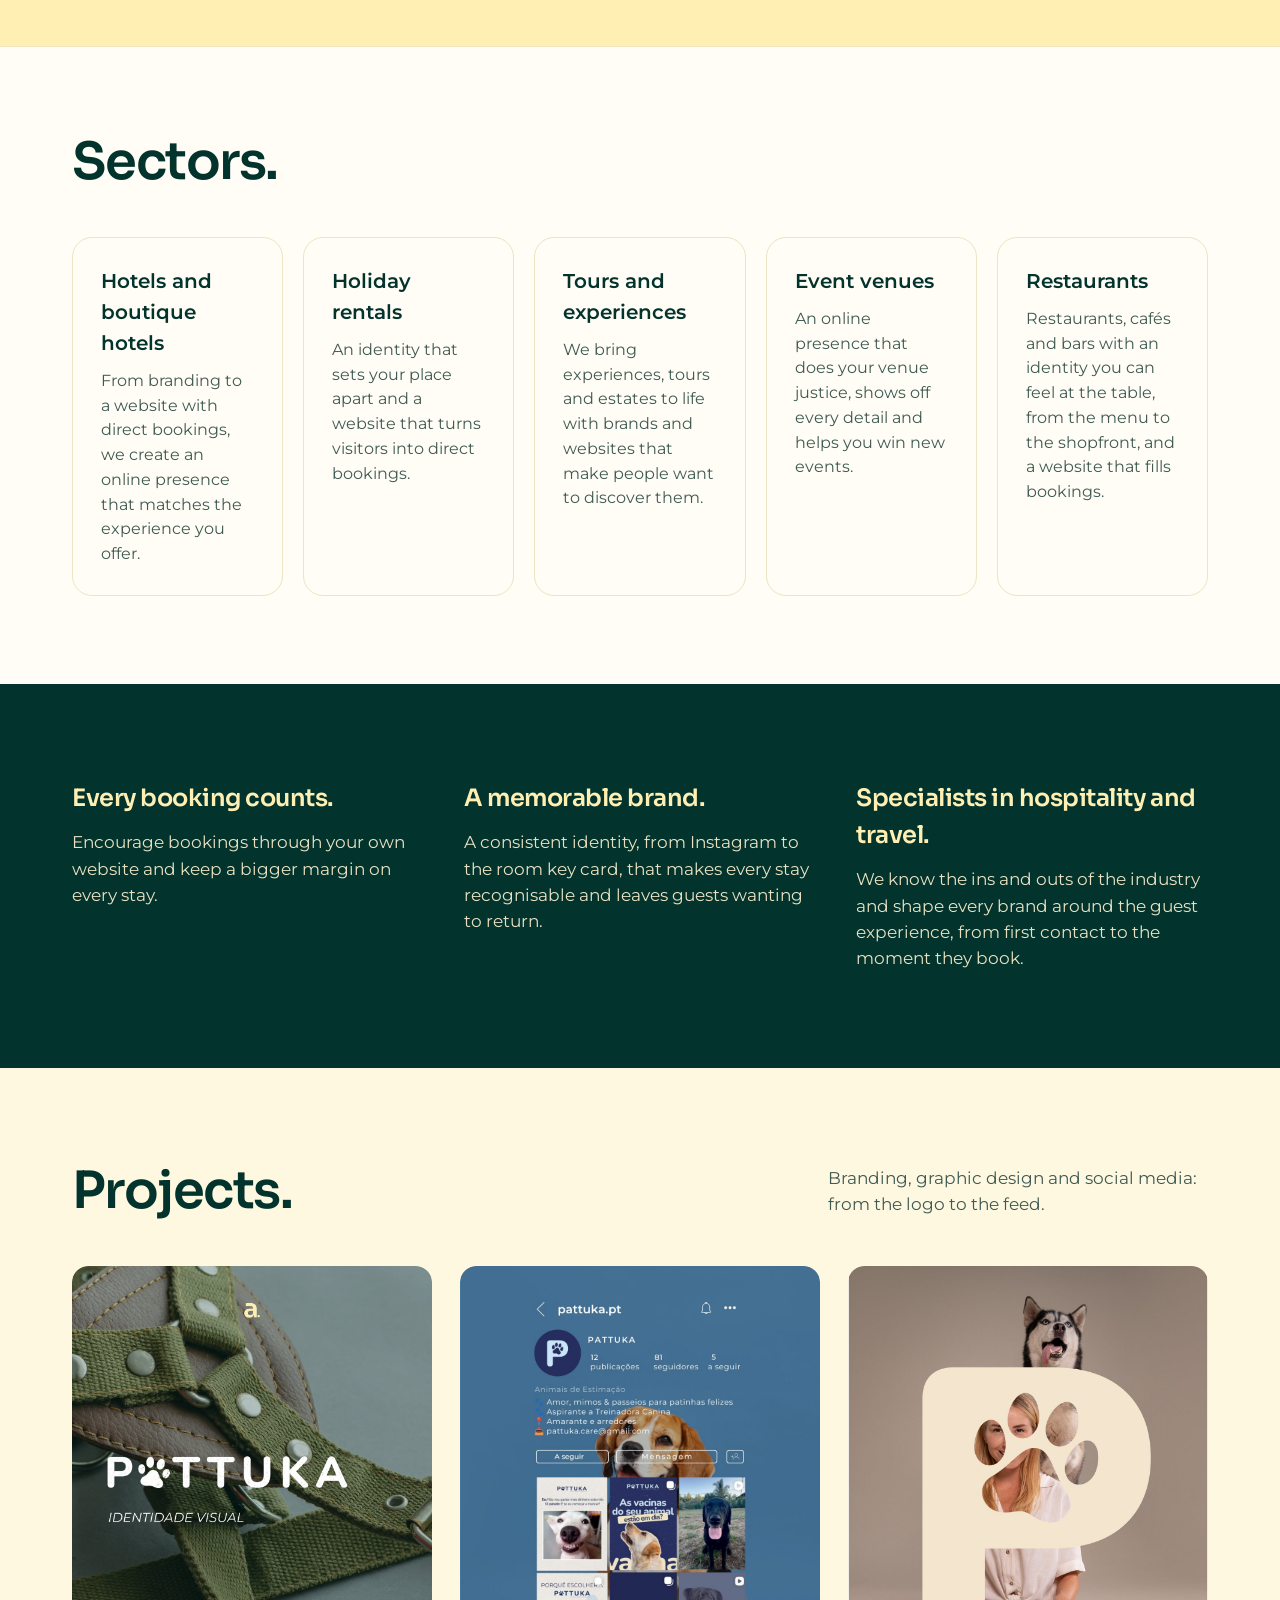
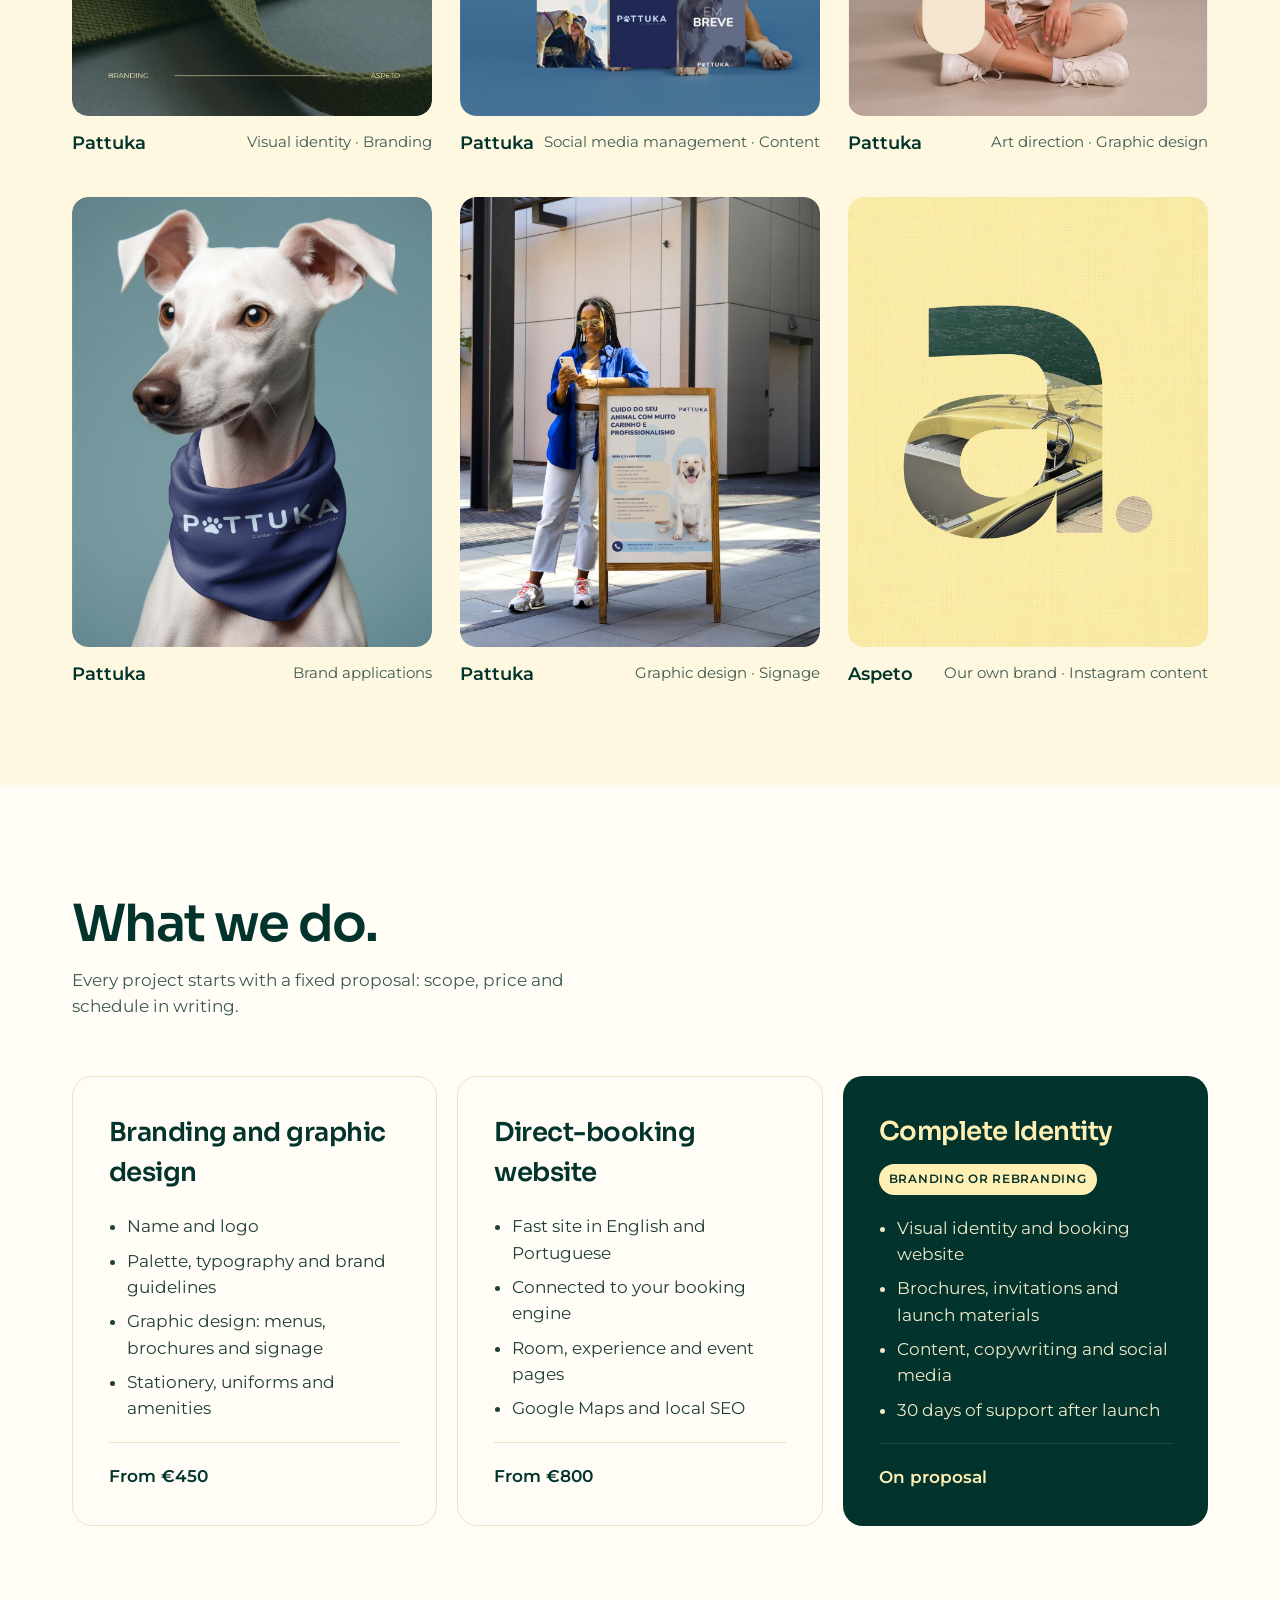
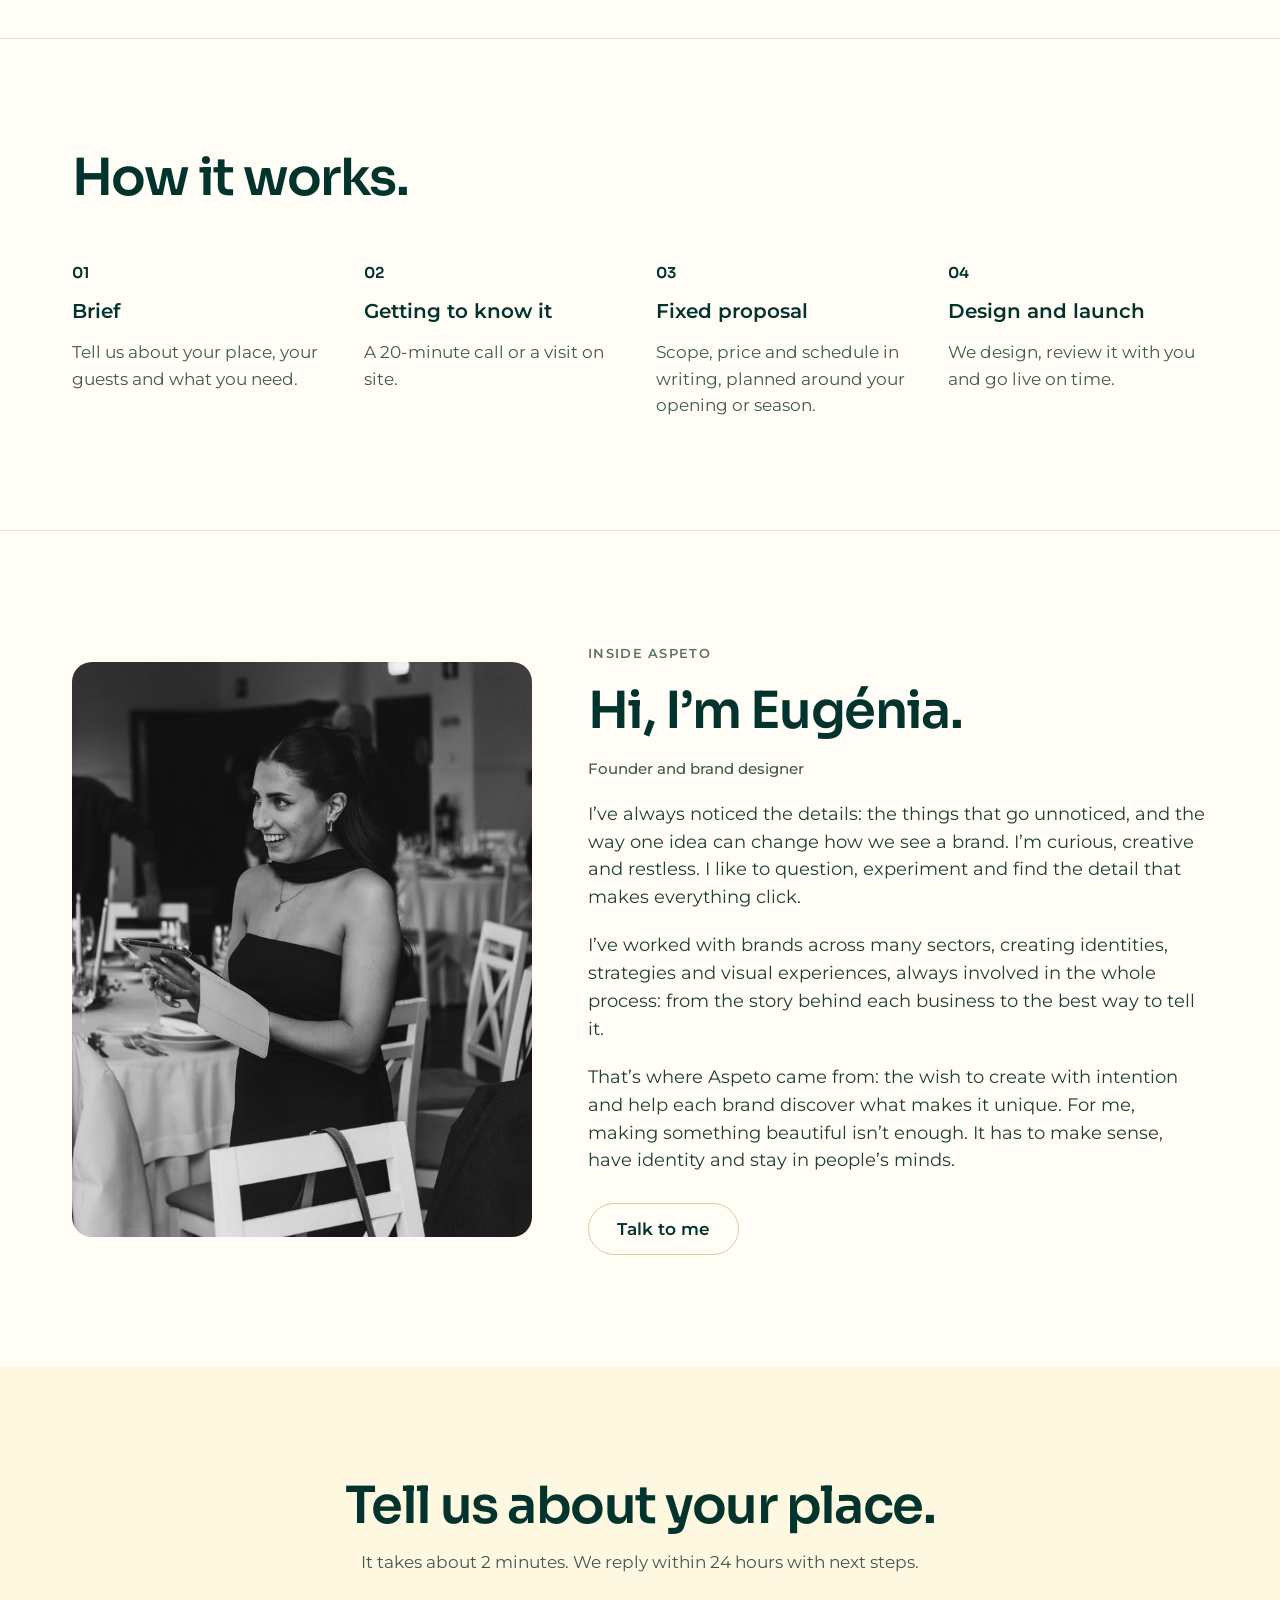
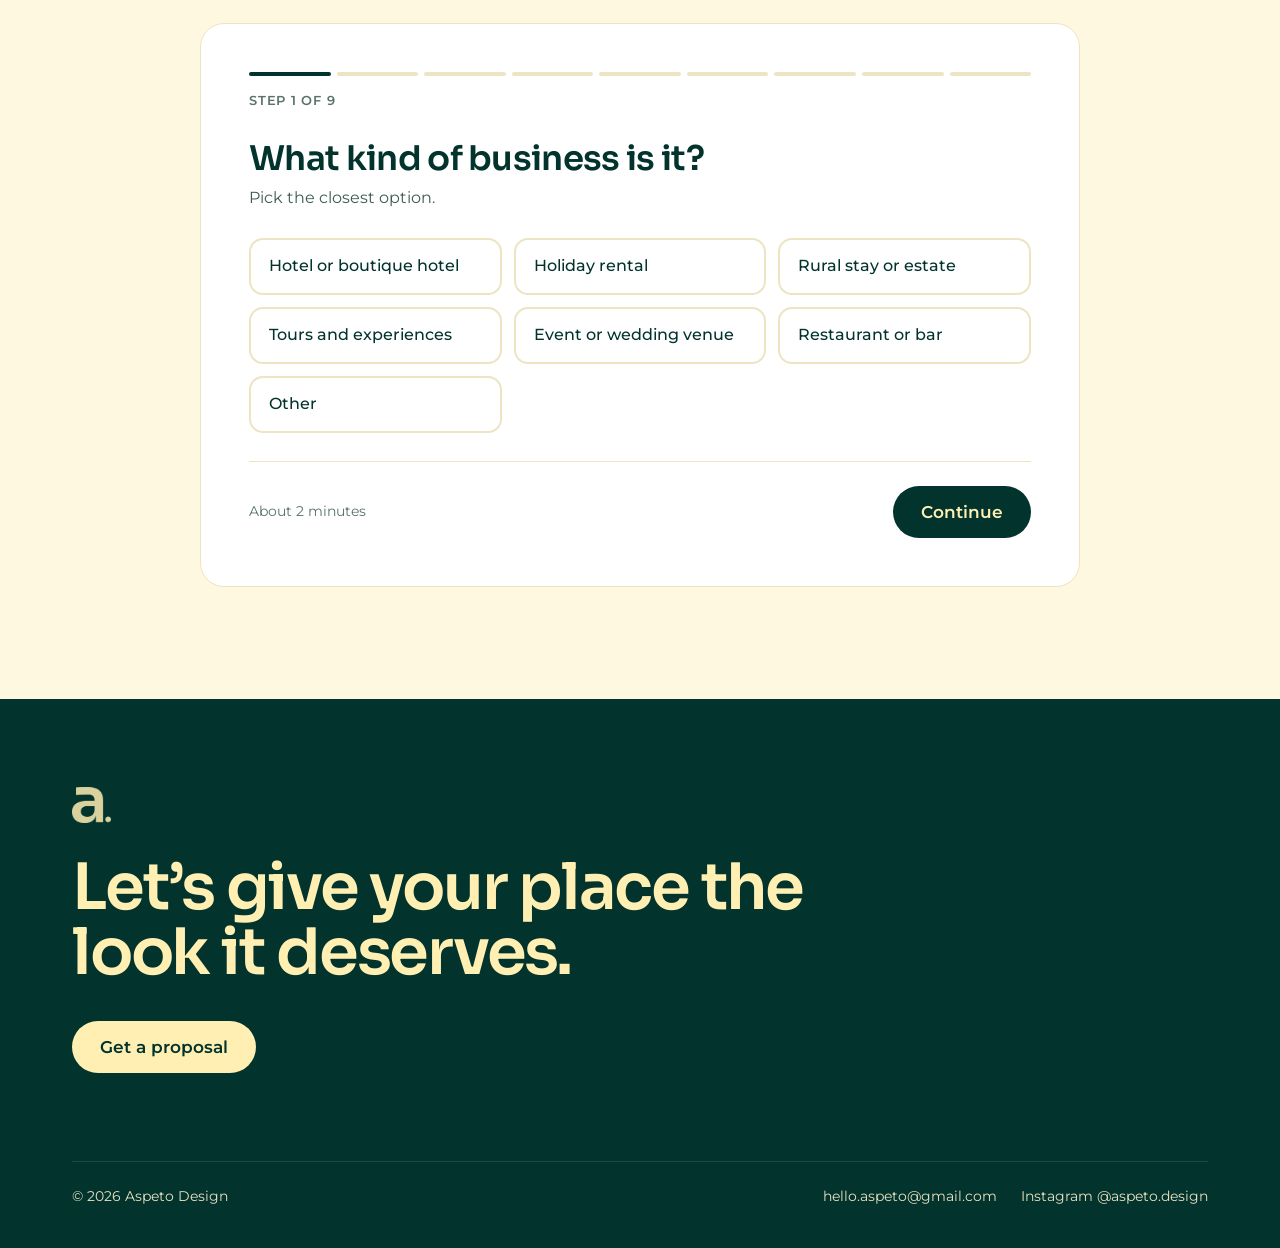
==== commit 90b1f747: "Novo setor: Restauração Co-Authored-By: Claude Opus 5.5 <noreply@anthropic.com> Claude-Session: http" ====
--- a/index.html
+++ b/index.html
@@ -63,7 +63,7 @@
 <section id="setores" style="border-top: 1px solid #EDE4C4;">
 <div style="max-width: 1200px; margin: 0 auto; padding: 88px 32px; box-sizing: border-box;">
 <h2 style="margin: 0 0 48px; font-family: Sora, Montserrat, sans-serif; font-weight: 600; font-size: clamp(32px, 4vw, 52px); letter-spacing: -0.03em; line-height: 1.05;">Setores.</h2>
-<div style="display: grid; grid-template-columns: repeat(auto-fit, minmax(min(100%, 250px), 1fr)); gap: 20px;">
+<div style="display: grid; grid-template-columns: repeat(auto-fit, minmax(min(100%, 200px), 1fr)); gap: 20px;">
 <div class="fx" style="border: 1px solid #EDE4C4; border-radius: 20px; padding: 28px; display: flex; flex-direction: column; gap: 10px;">
 <h3 style="margin: 0; font-size: 20px; font-weight: 600;">Hotéis e hotéis boutique</h3>
 <p style="margin: 0; color: #3E5A53; font-size: 16px;">Do branding ao website com reservas diretas, criamos uma presença digital à altura da experiência que oferecem.</p>
@@ -79,6 +79,10 @@
 <div class="fx" style="border: 1px solid #EDE4C4; border-radius: 20px; padding: 28px; display: flex; flex-direction: column; gap: 10px;">
 <h3 style="margin: 0; font-size: 20px; font-weight: 600;">Espaços de eventos</h3>
 <p style="margin: 0; color: #3E5A53; font-size: 16px;">Uma presença digital que faz justiça ao espaço, valoriza cada detalhe e ajuda a conquistar novos eventos.</p>
+</div>
+<div class="fx" style="border: 1px solid #EDE4C4; border-radius: 20px; padding: 28px; display: flex; flex-direction: column; gap: 10px;">
+<h3 style="margin: 0; font-size: 20px; font-weight: 600;">Restauração</h3>
+<p style="margin: 0; color: #3E5A53; font-size: 16px;">Restaurantes, cafés e bares com uma identidade que se sente à mesa, do menu à fachada, e um website que enche reservas.</p>
 </div>
 </div>
 </div>
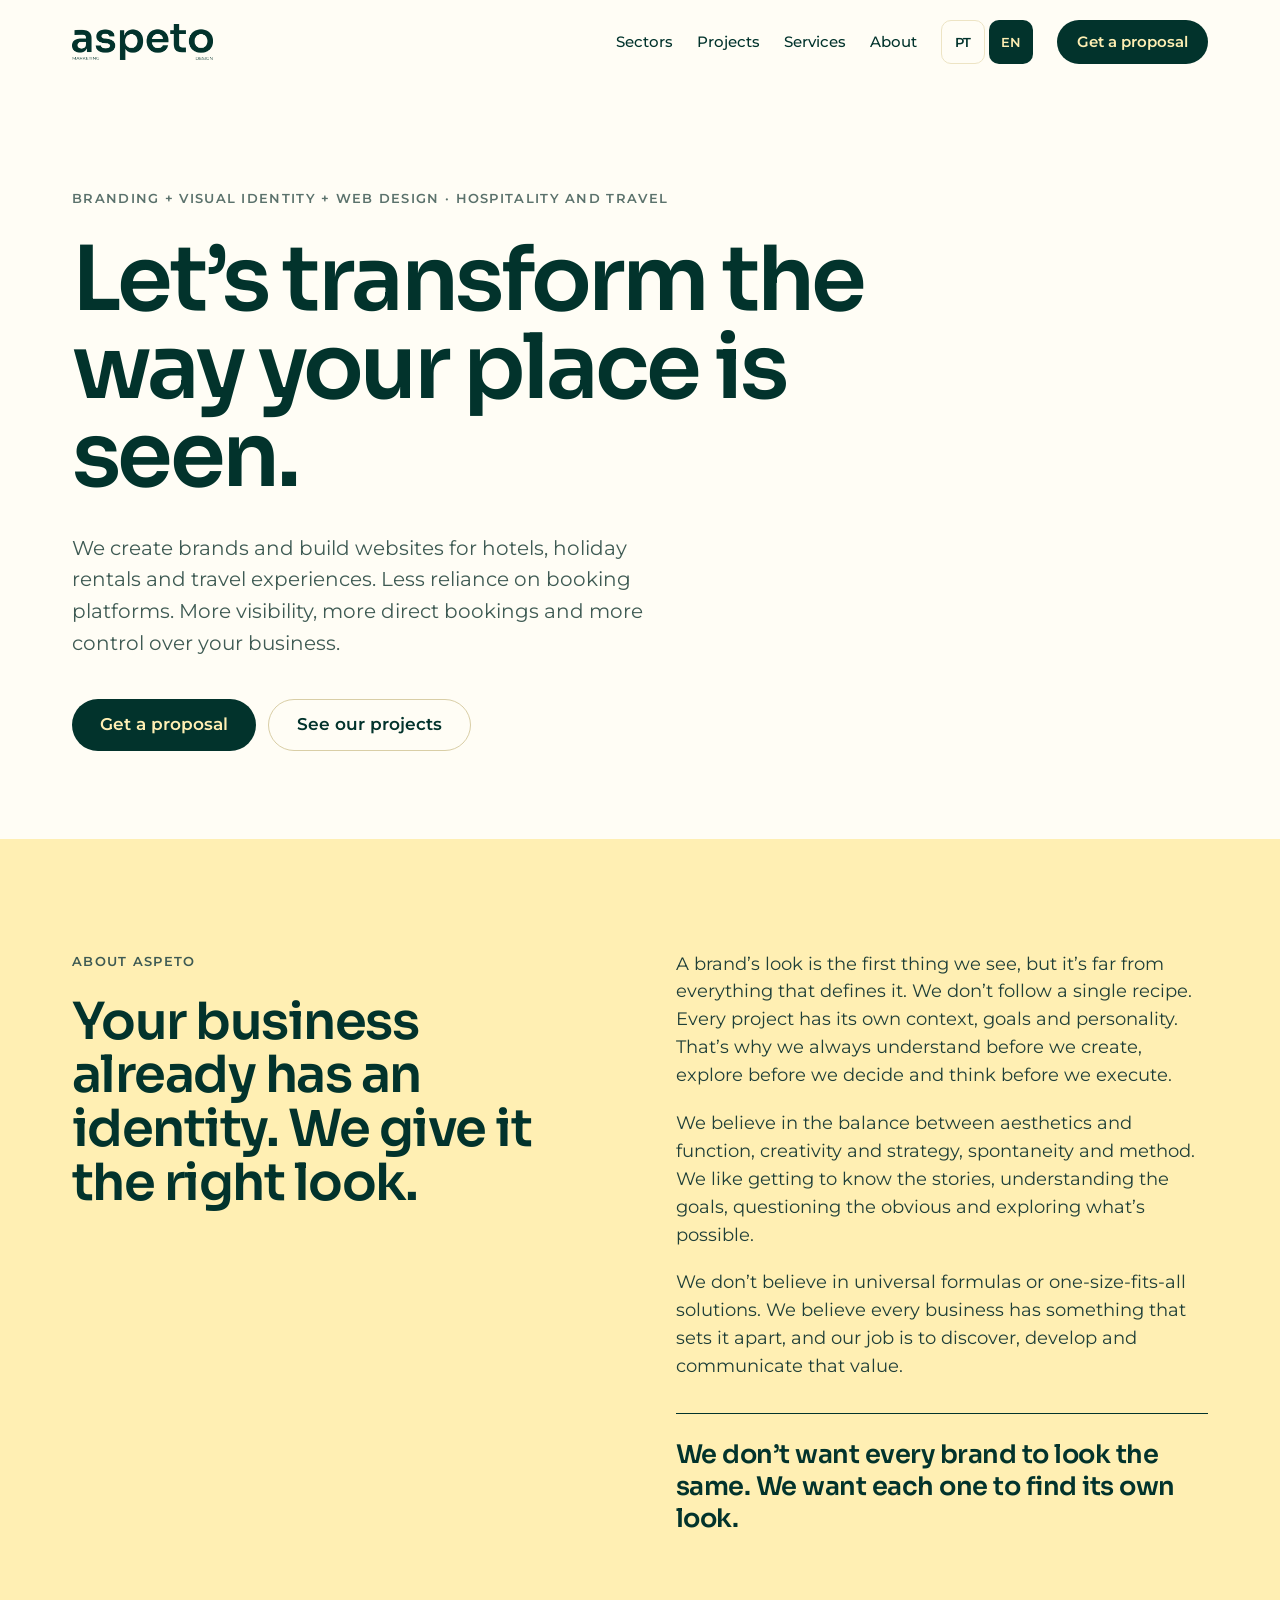
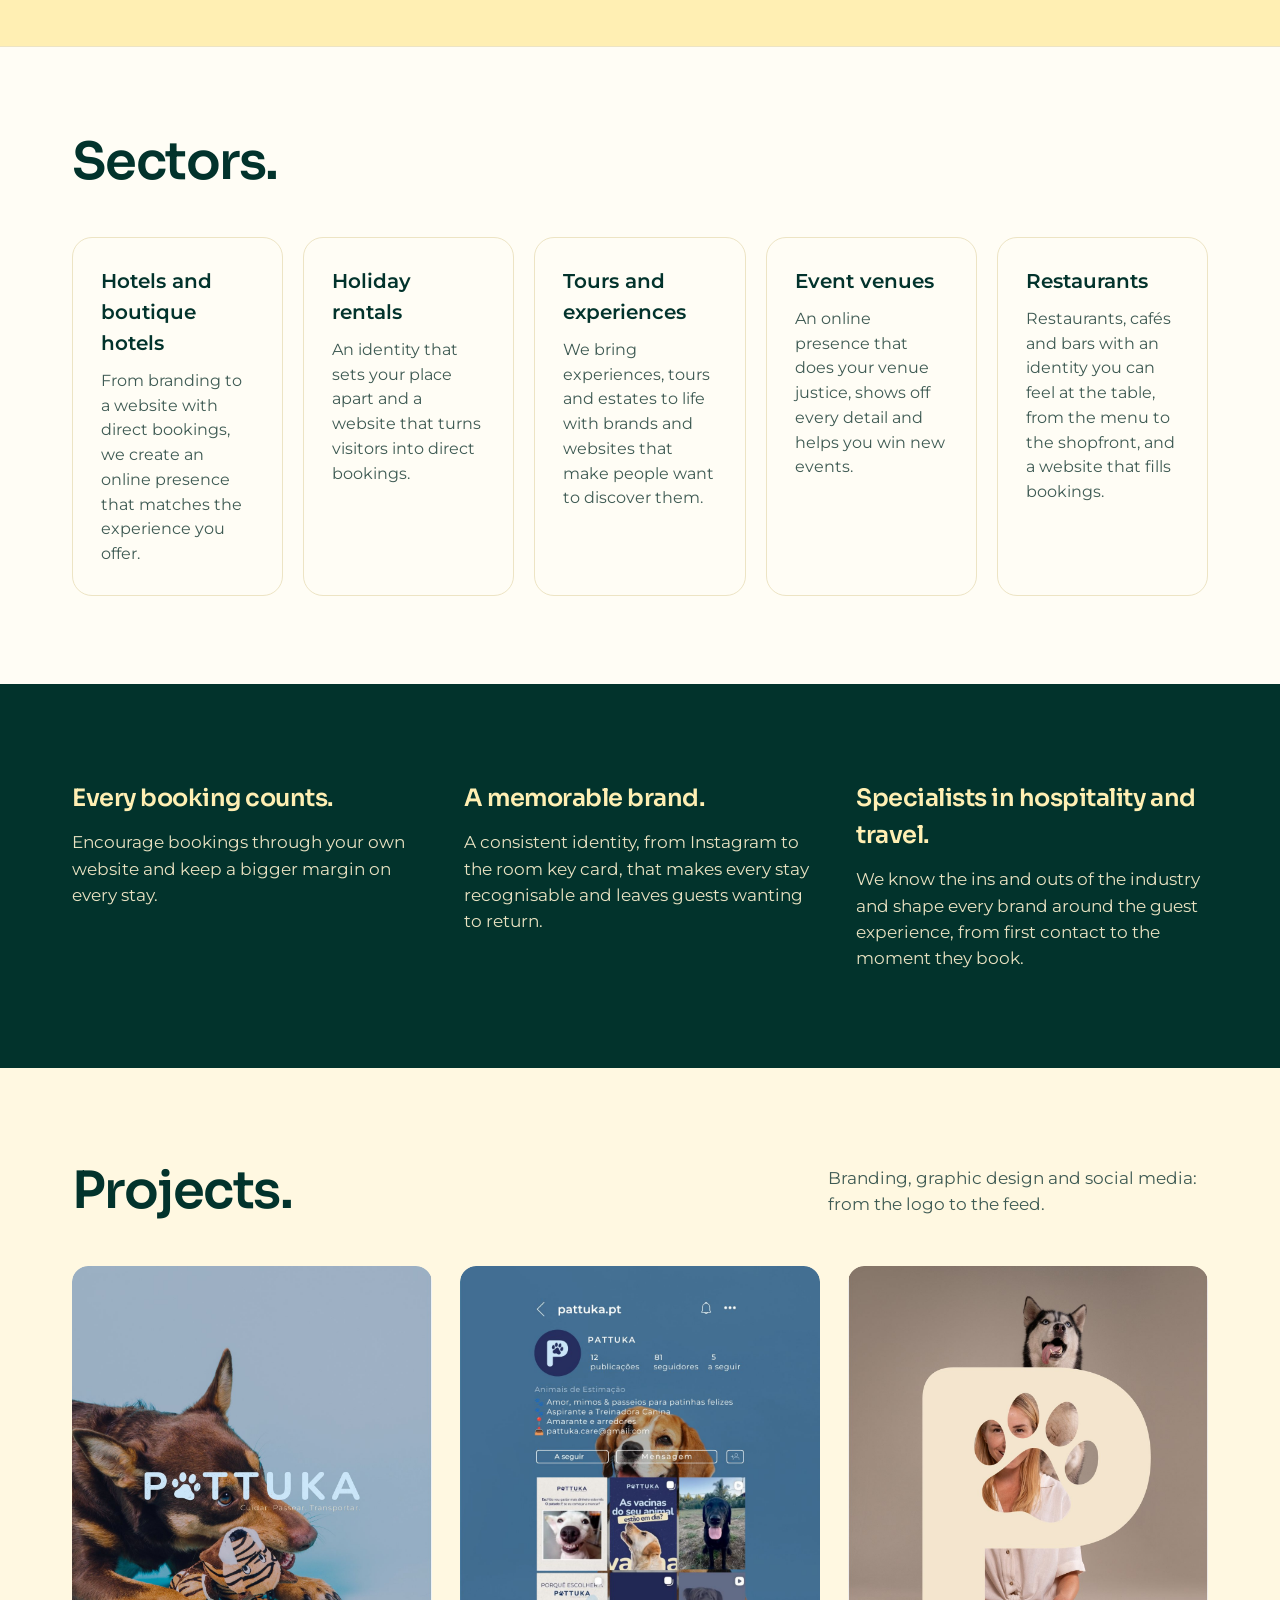
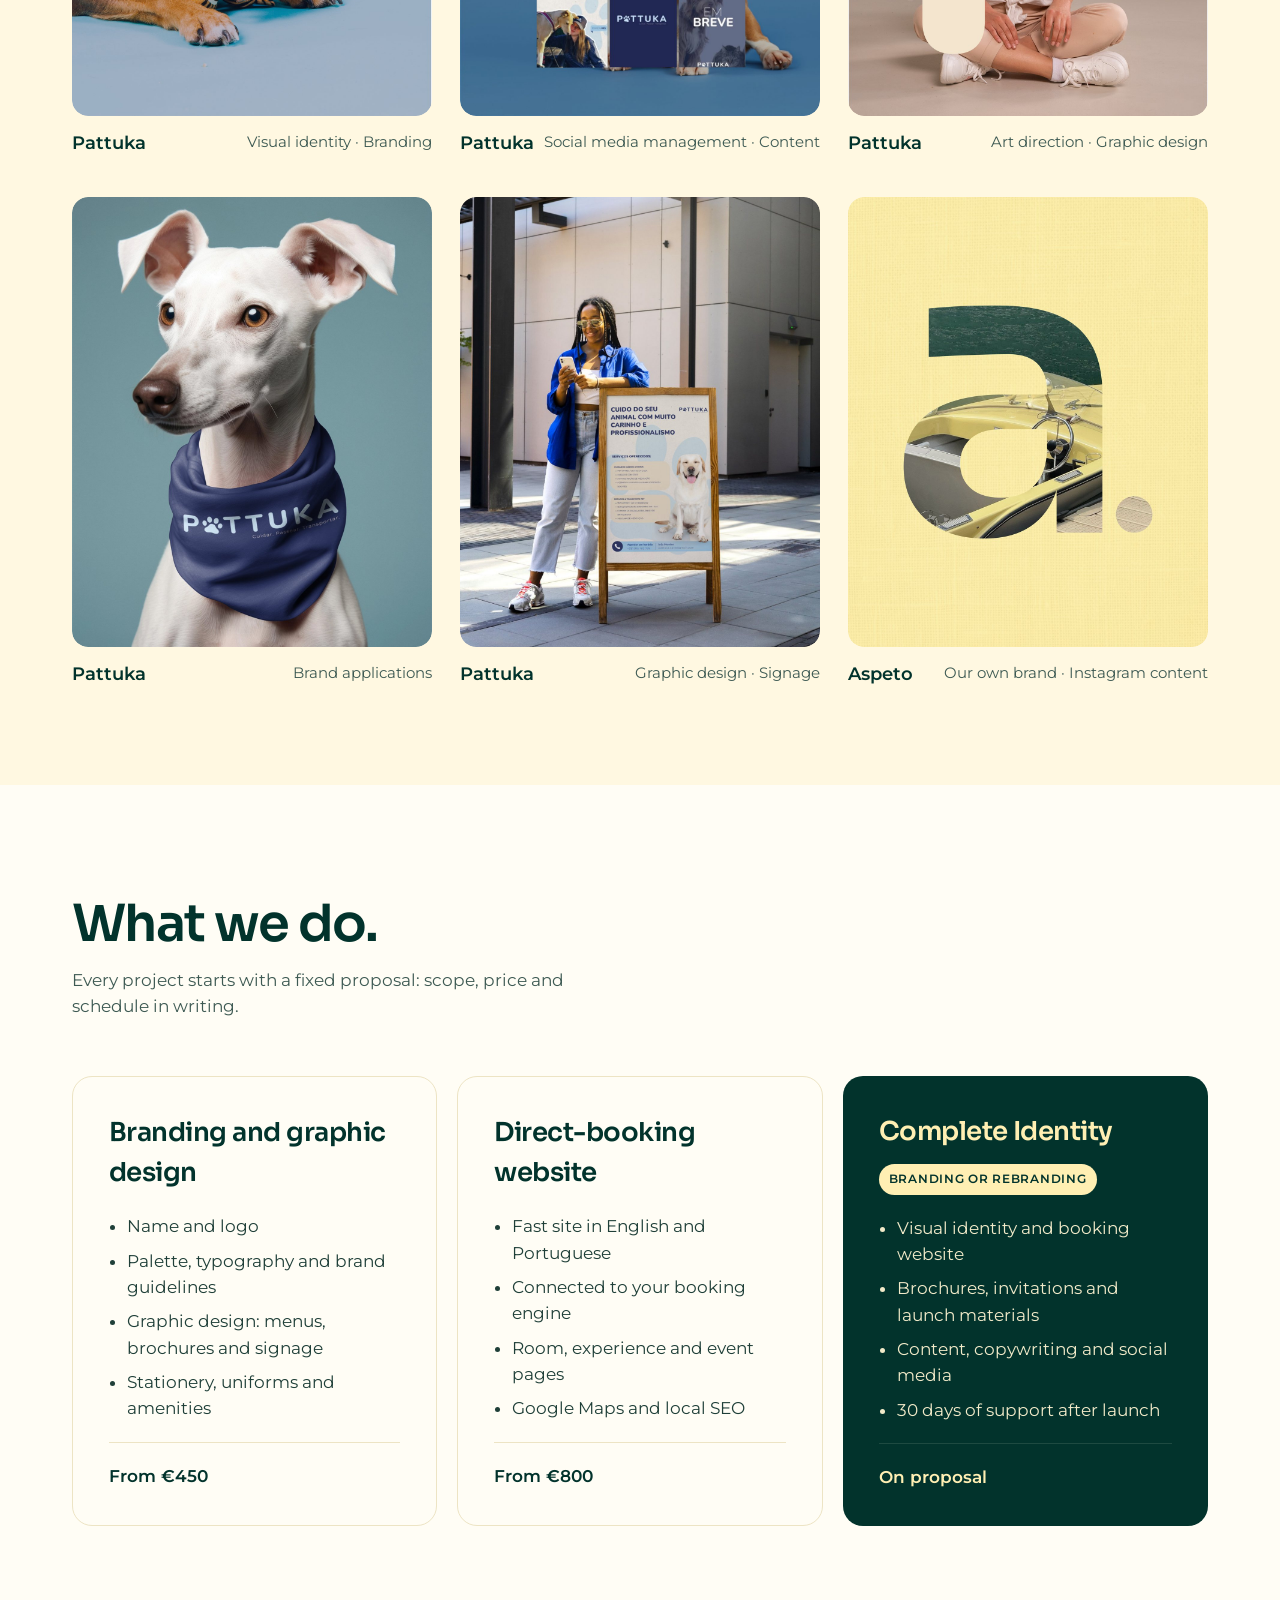
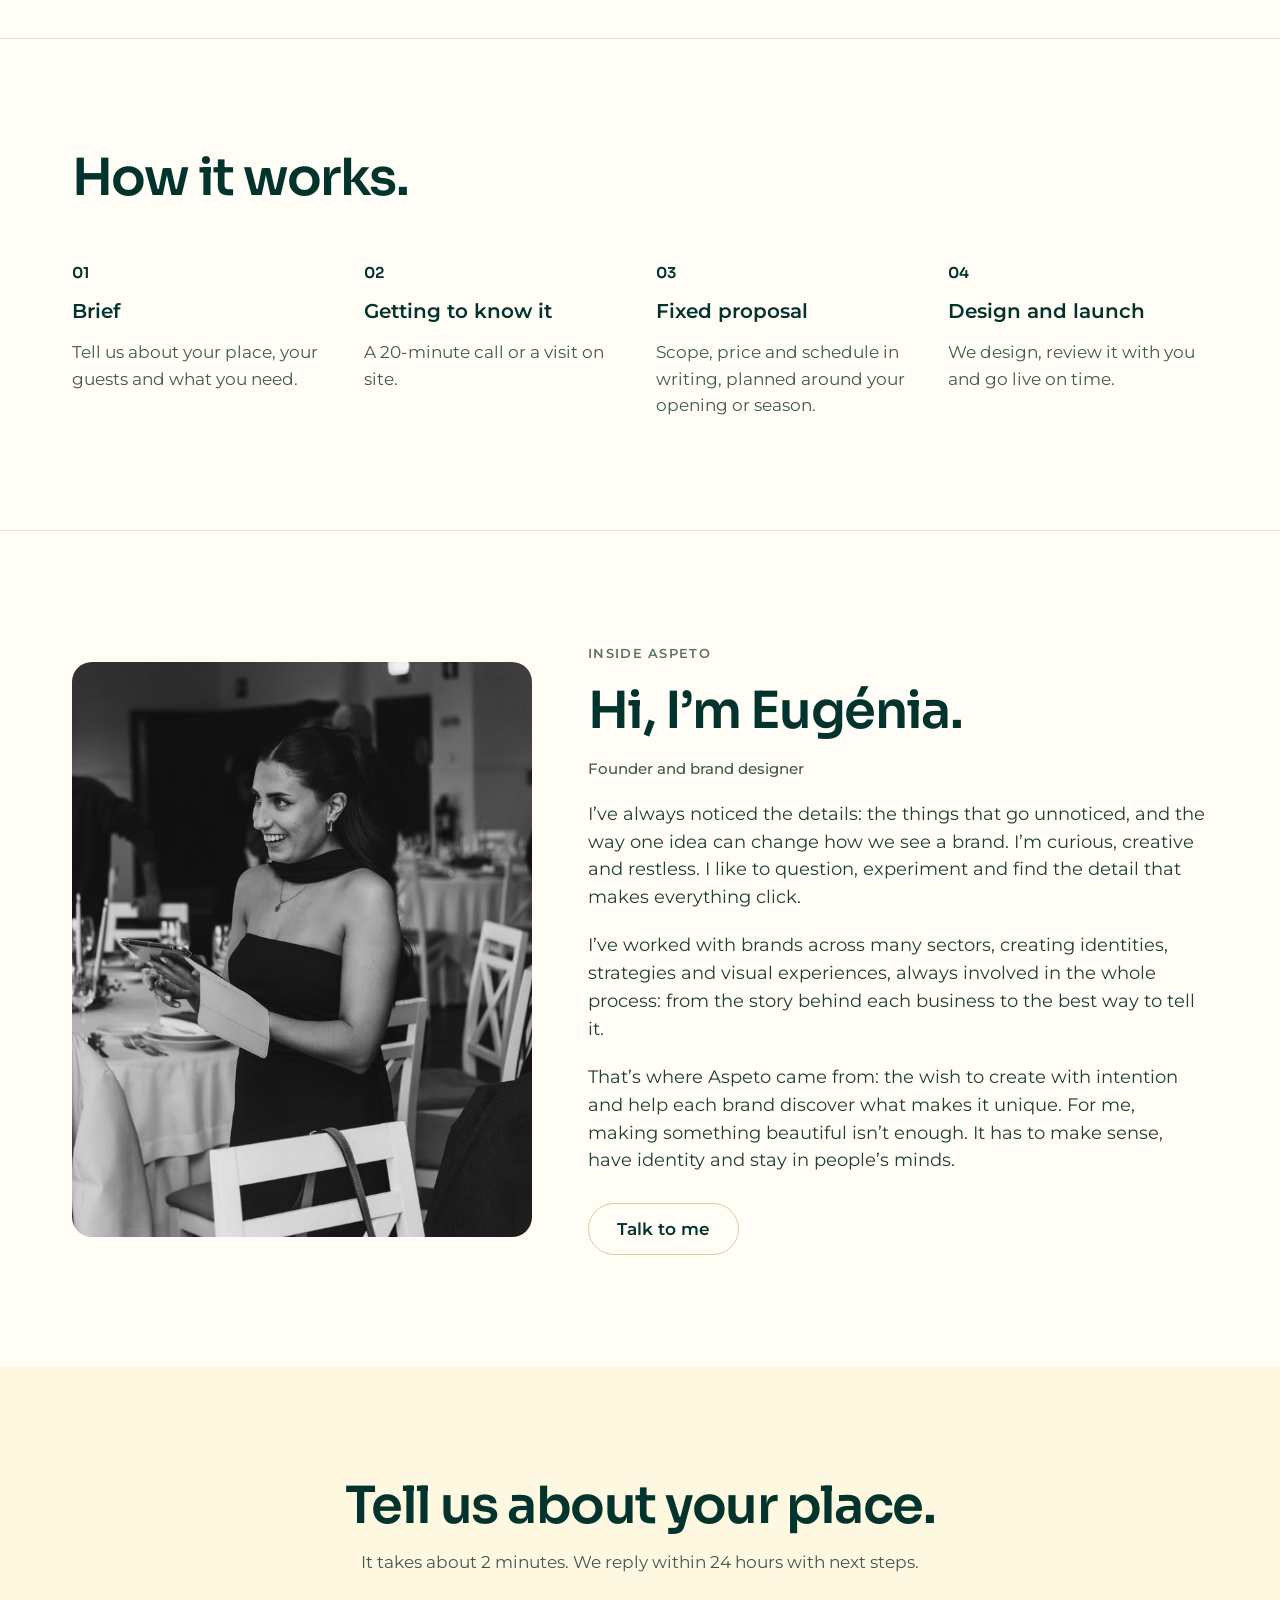
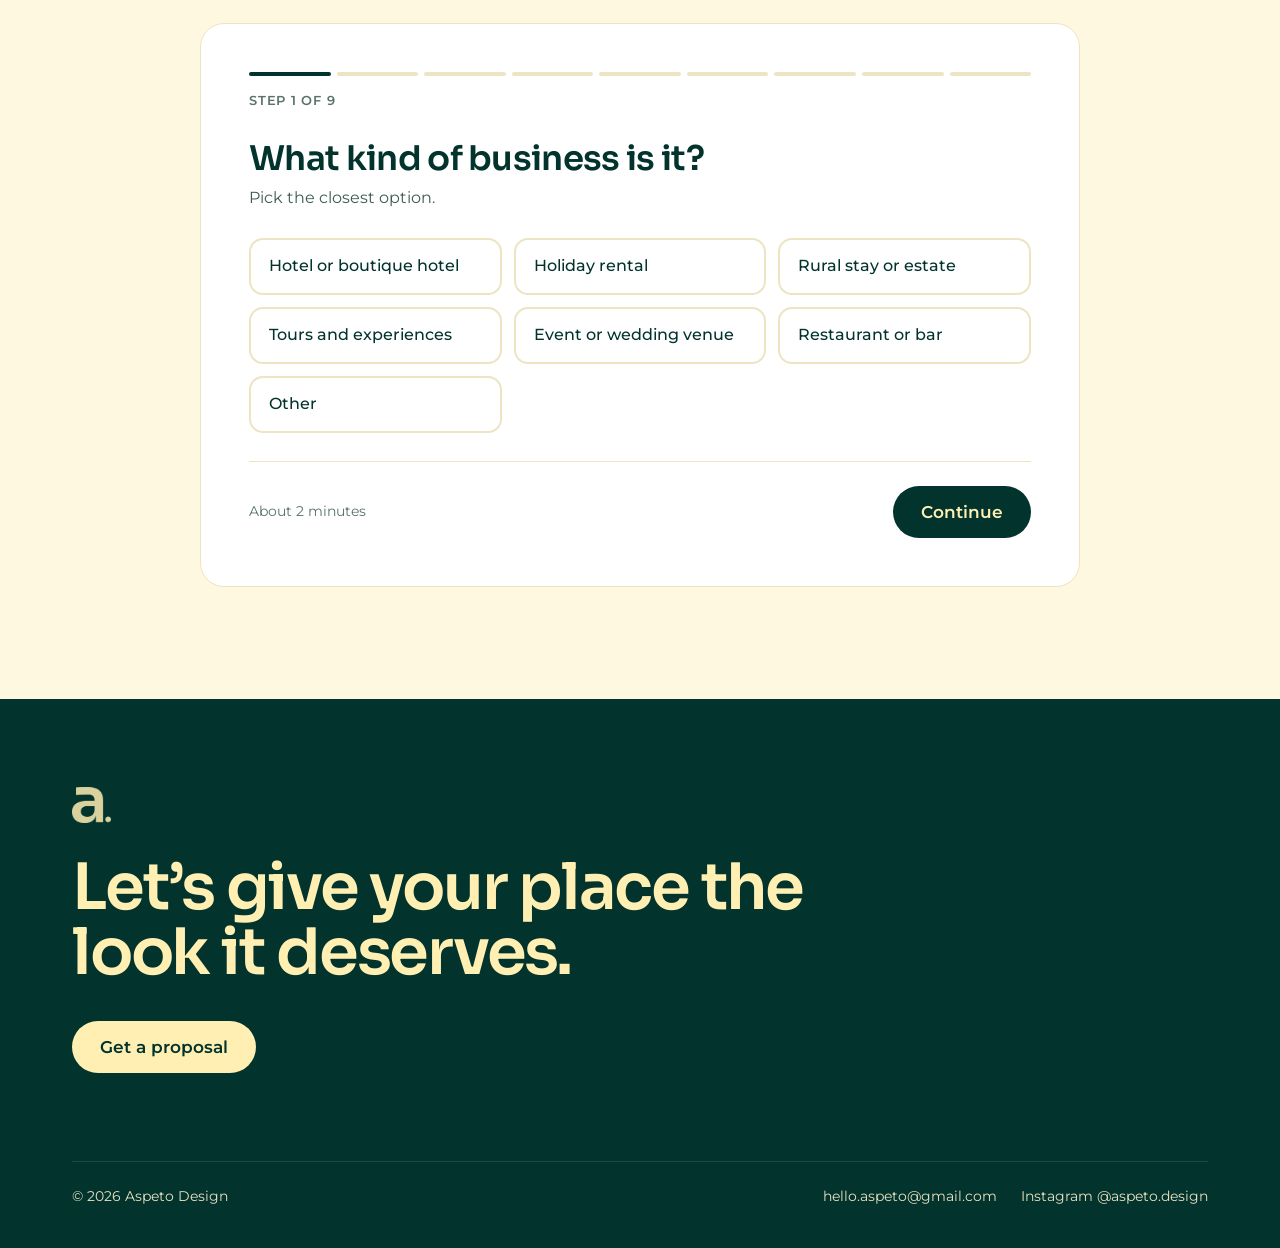
==== commit 44a2e712: "Projetos: logótipo da Pattuka em vez da capa de Instagram Co-Authored-By: Claude Opus 5.5 <noreply@a" ====
--- a/index.html
+++ b/index.html
@@ -113,7 +113,7 @@
 </div>
 <div style="display: grid; grid-template-columns: repeat(auto-fit, minmax(min(100%, 300px), 1fr)); gap: 40px 28px;">
 <article style="display: flex; flex-direction: column; gap: 14px;">
-<div class="fx" style="border-radius: 16px;"><img src="assets/pattuka-1.jpg" alt="Pattuka — identidade visual" loading="lazy" width="1200" height="1500" style="width: 100%; height: auto; aspect-ratio: 4 / 5; object-fit: cover; border-radius: 16px; display: block; background: #F3EBCD;"></div>
+<div class="fx" style="border-radius: 16px;"><img src="assets/pattuka-2.jpg" alt="Pattuka — logótipo" loading="lazy" width="1200" height="1500" style="width: 100%; height: auto; aspect-ratio: 4 / 5; object-fit: cover; border-radius: 16px; display: block; background: #F3EBCD;"></div>
 <div style="display: flex; flex-wrap: wrap; justify-content: space-between; gap: 8px;">
 <h3 style="margin: 0; font-size: 18px; font-weight: 600;">Pattuka</h3>
 <span style="font-size: 15px; color: #3E5A53;">Identidade visual · Branding</span>
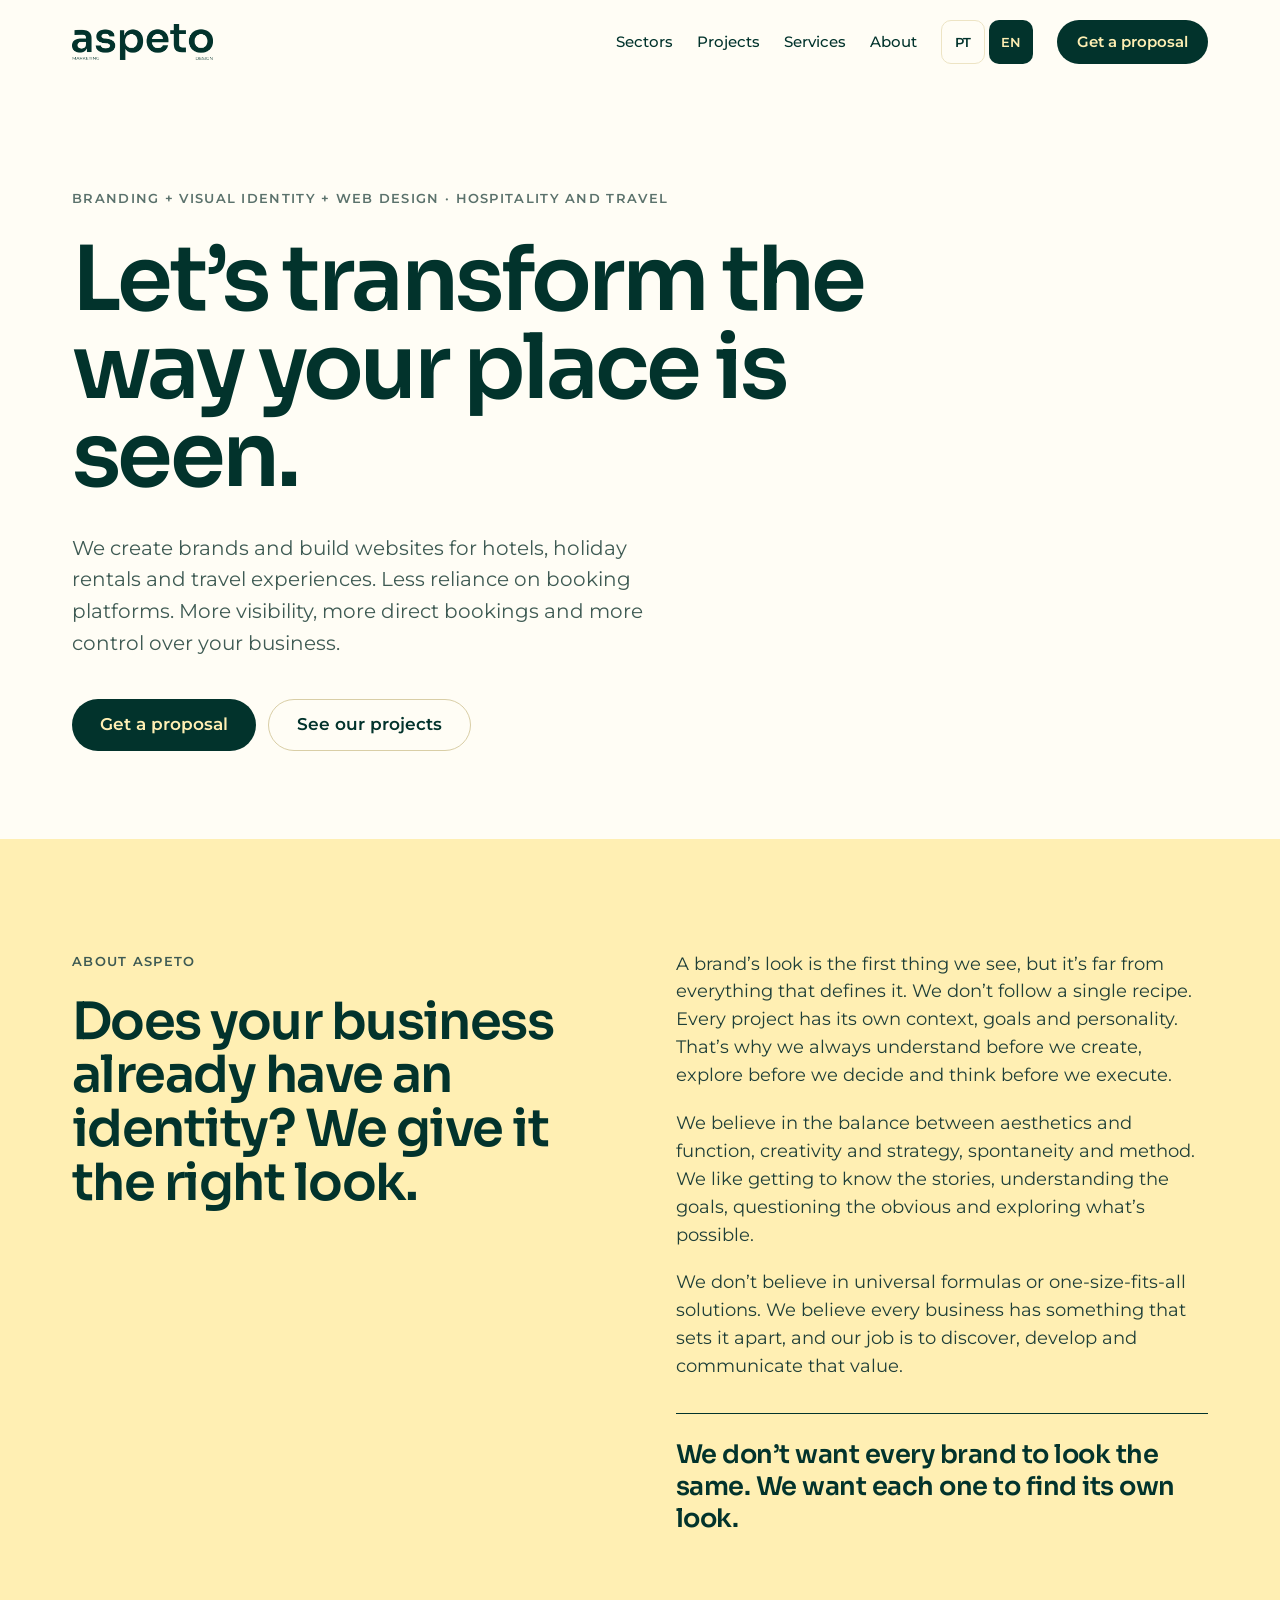
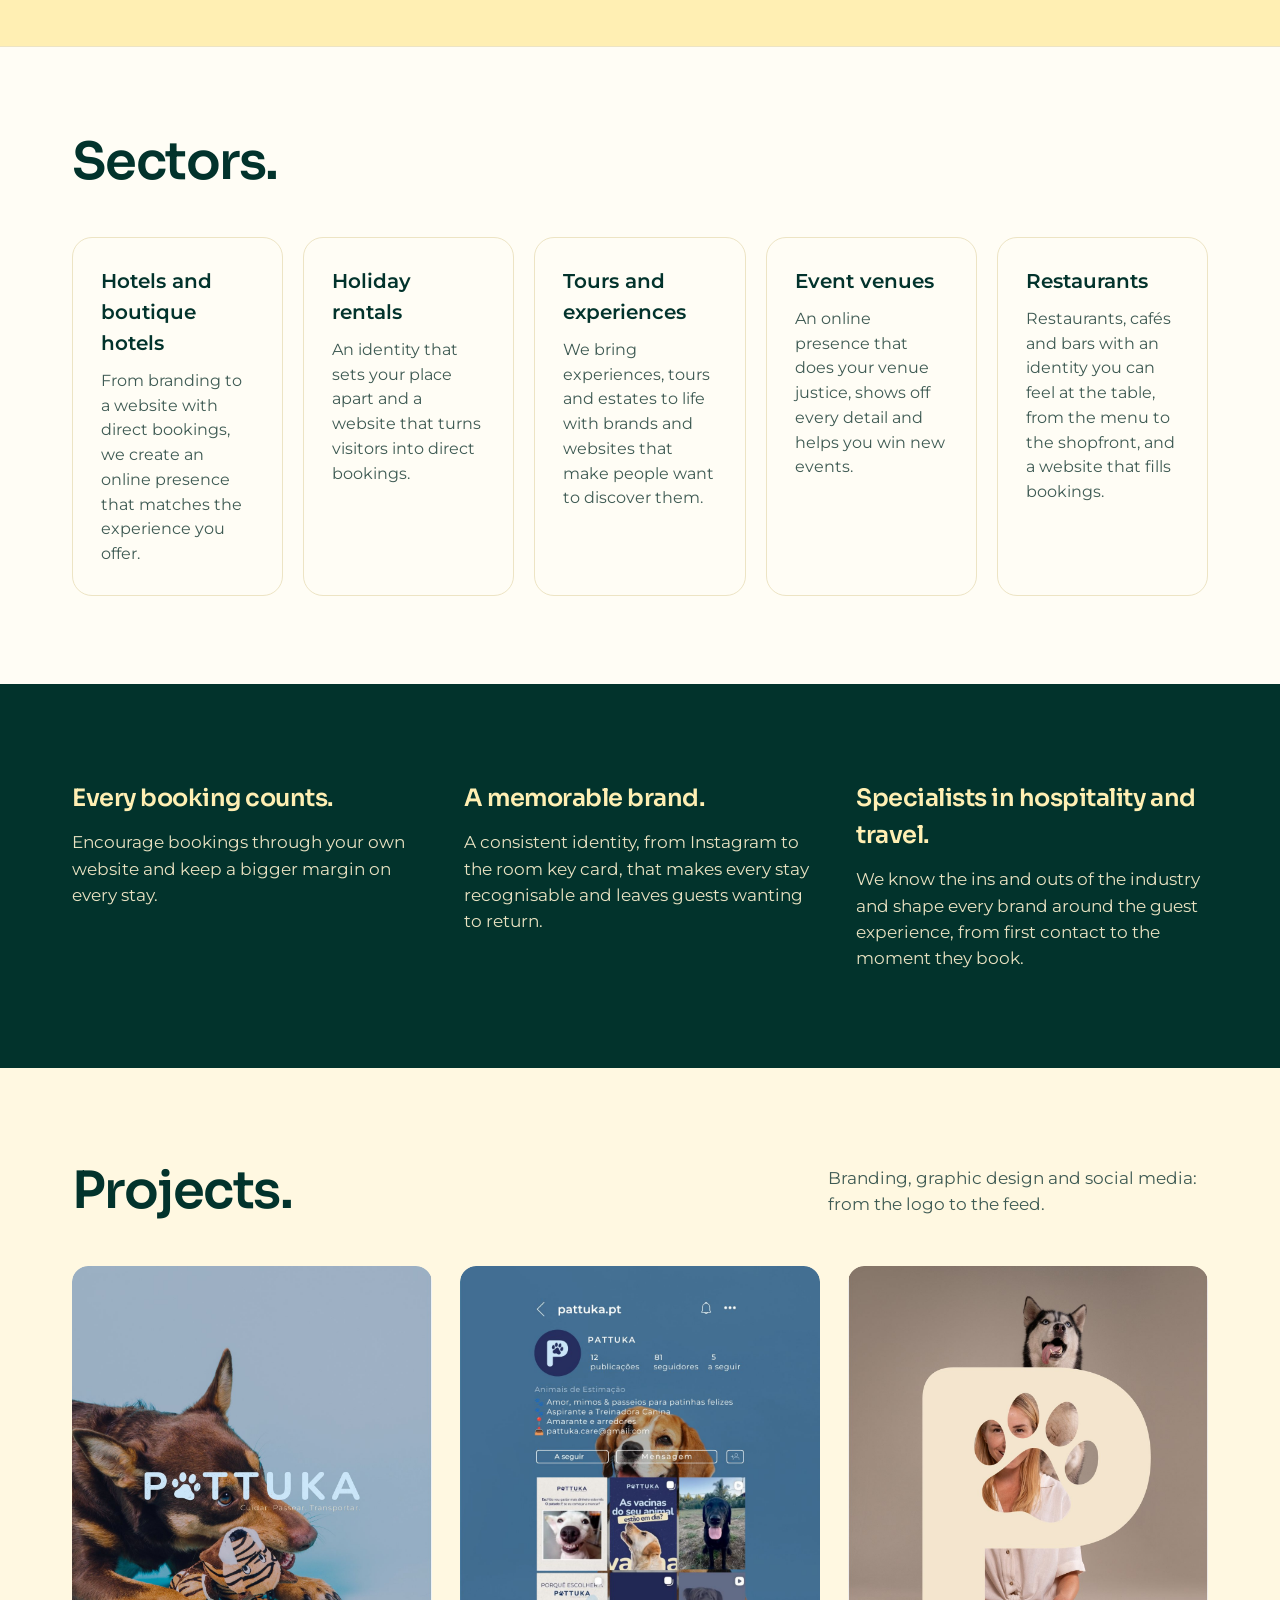
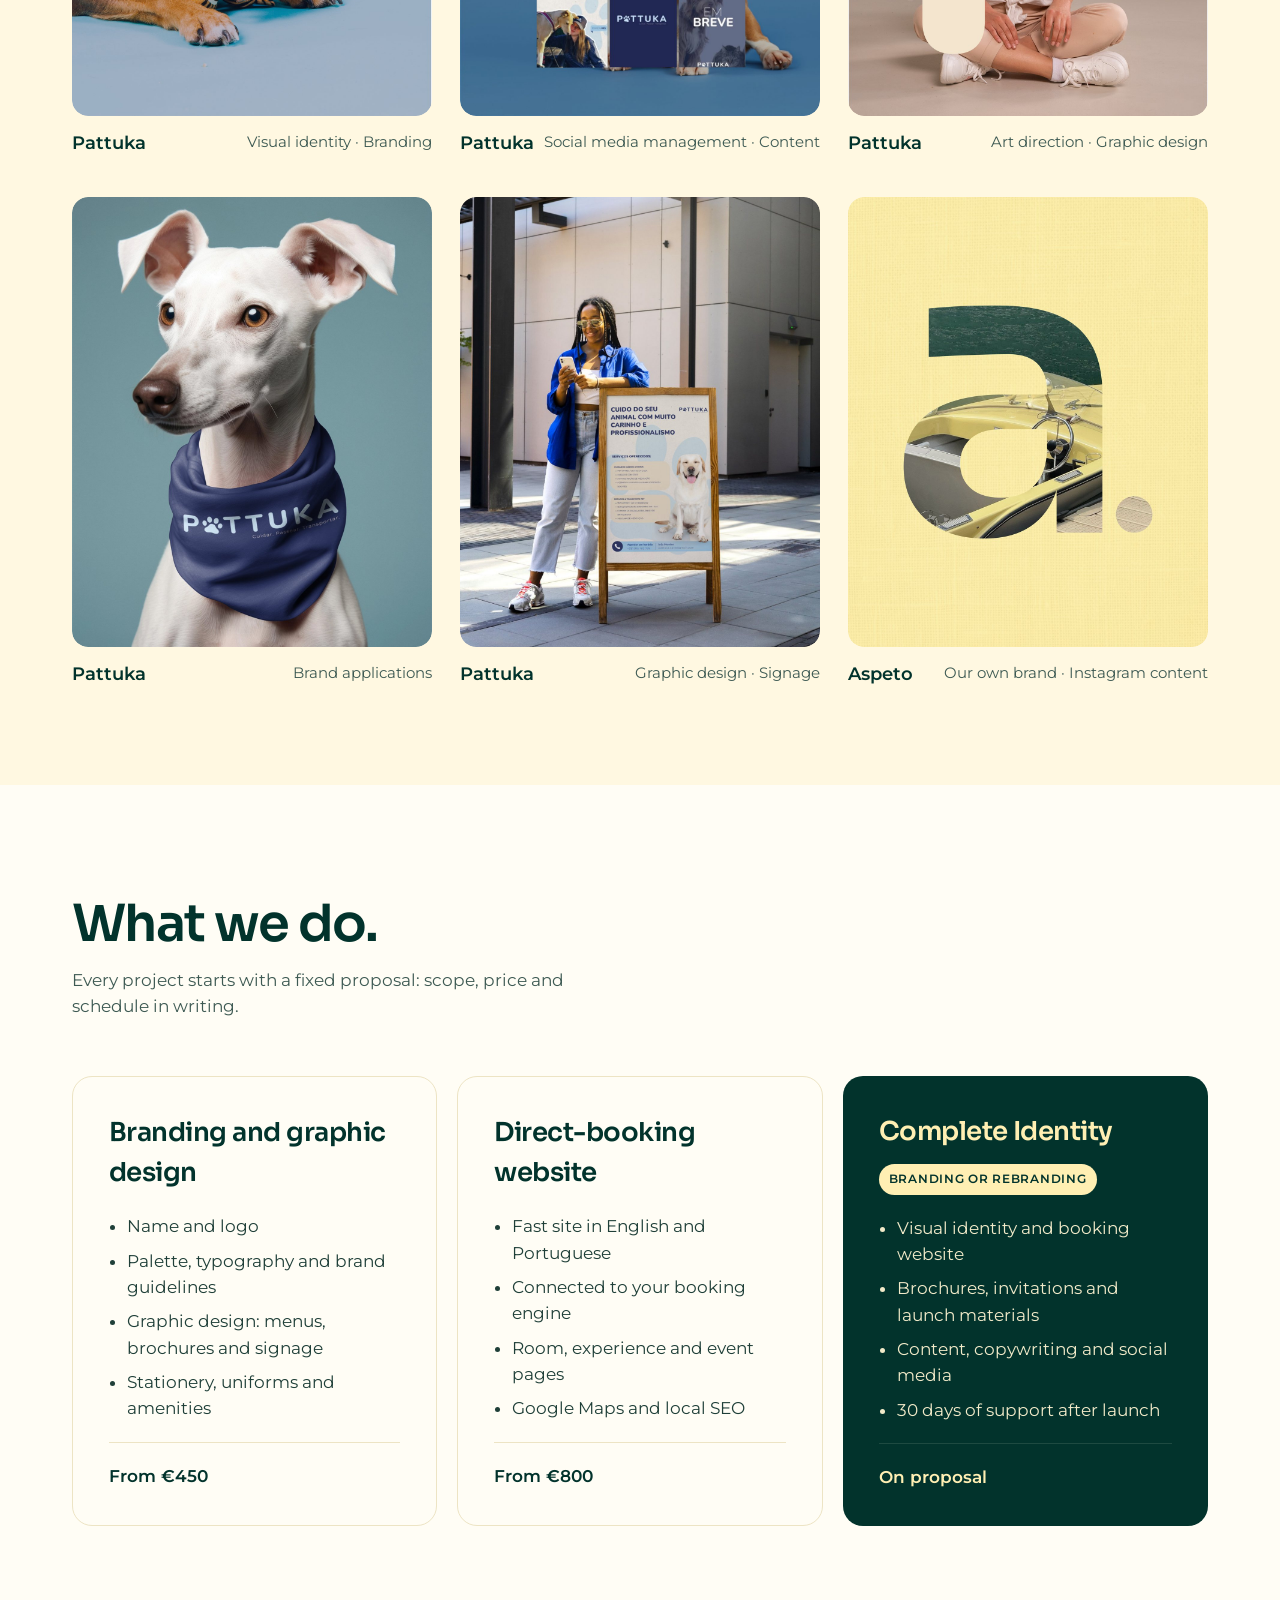
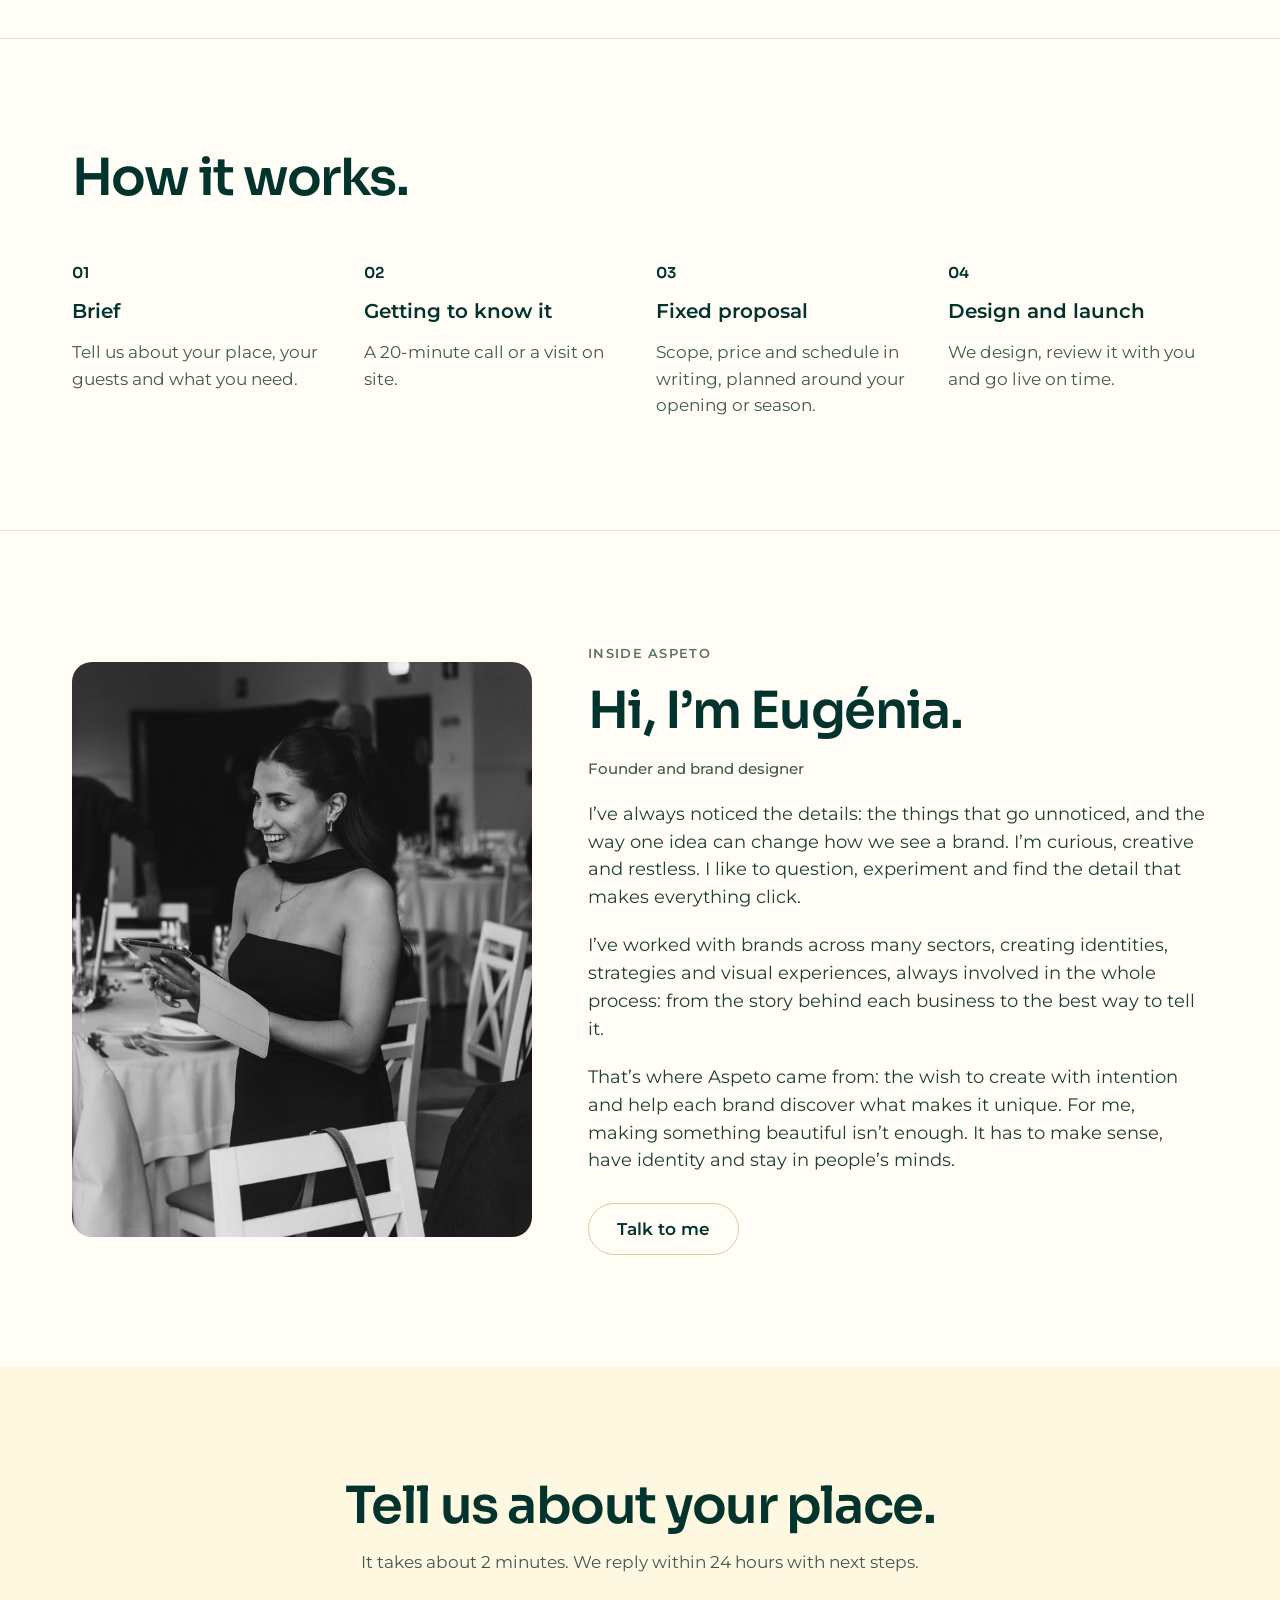
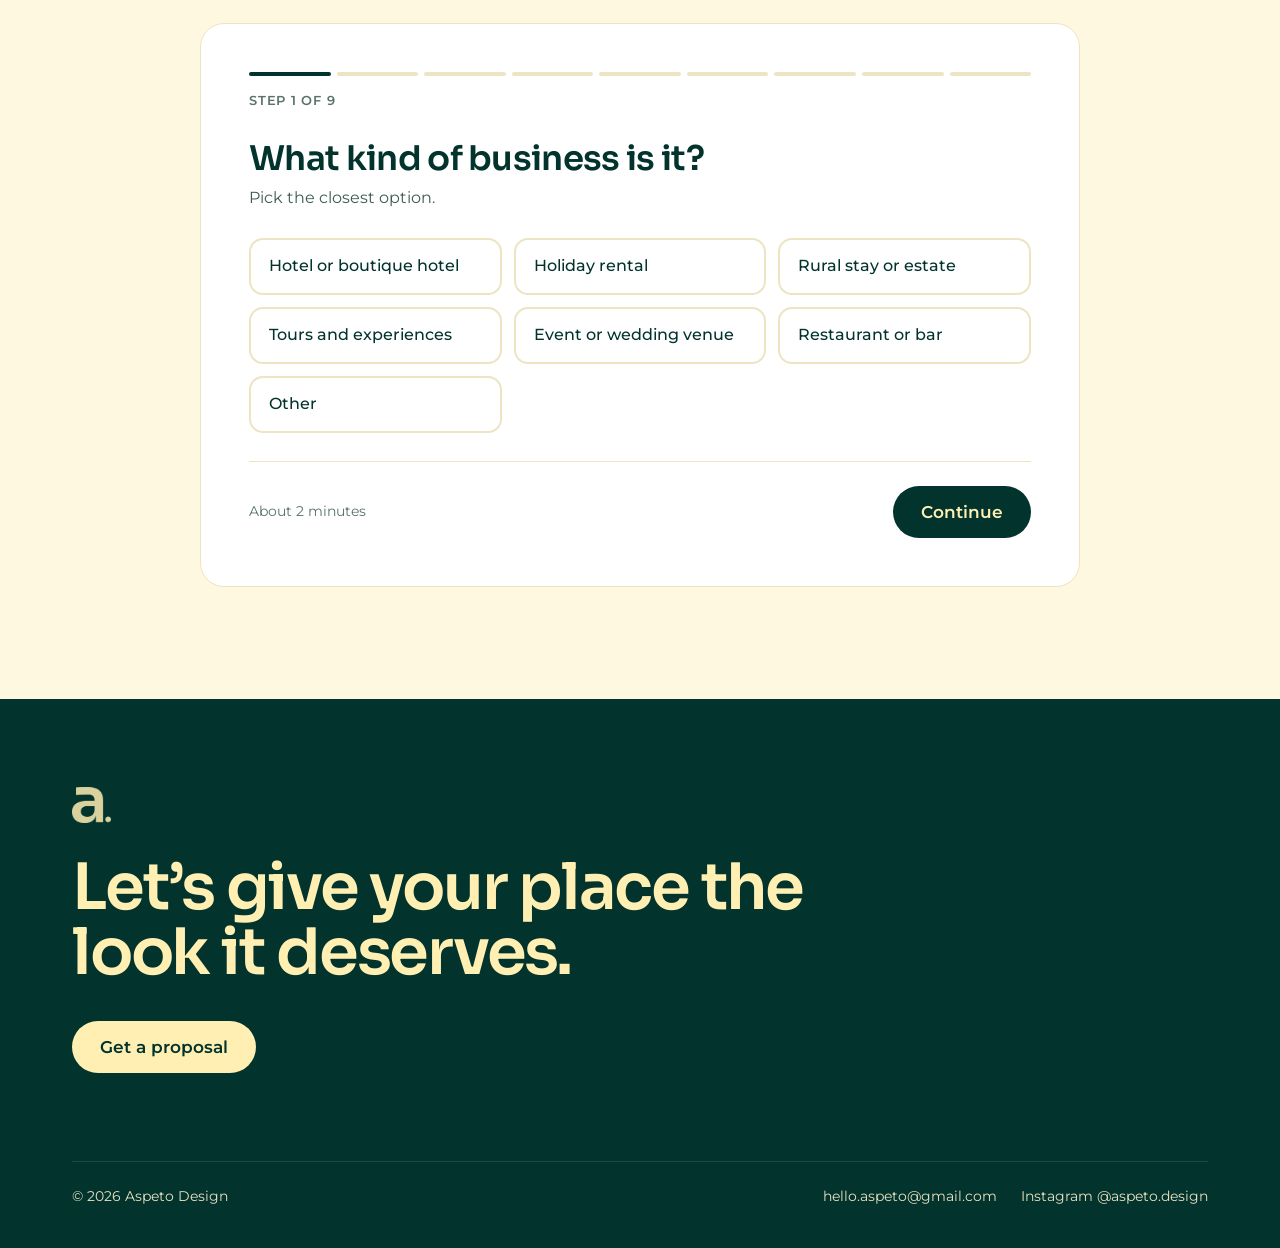
==== commit d72ea2b6: "Sobre a Aspeto: pergunta no título Co-Authored-By: Claude Opus 5.5 <noreply@anthropic.com> Claude-Se" ====
--- a/index.html
+++ b/index.html
@@ -49,7 +49,7 @@
 <div style="max-width: 1200px; margin: 0 auto; padding: 112px 32px; box-sizing: border-box; display: grid; grid-template-columns: repeat(auto-fit, minmax(min(100%, 420px), 1fr)); gap: 48px 72px; align-items: start;">
 <div style="display: flex; flex-direction: column; gap: 24px;">
 <p style="margin: 0; font-size: 13px; font-weight: 600; letter-spacing: 0.1em; text-transform: uppercase; color: #3E5A53;">Sobre a Aspeto</p>
-<h2 style="margin: 0; font-family: Sora, Montserrat, sans-serif; font-weight: 600; font-size: clamp(32px, 4vw, 52px); letter-spacing: -0.03em; line-height: 1.05;">O seu negócio já tem uma identidade. Nós damos-lhe o aspeto certo.</h2>
+<h2 style="margin: 0; font-family: Sora, Montserrat, sans-serif; font-weight: 600; font-size: clamp(32px, 4vw, 52px); letter-spacing: -0.03em; line-height: 1.05;">O seu negócio já tem uma identidade? Nós damos-lhe o aspeto certo.</h2>
 </div>
 <div style="display: flex; flex-direction: column; gap: 20px;">
 <p style="margin: 0; color: #1F3F38; font-size: 18px;">O aspeto de uma marca é a primeira coisa que vemos, mas está longe de ser tudo aquilo que a define. Não seguimos uma receita única. Cada projeto tem o seu contexto, os seus objetivos e a sua personalidade. Por isso, começamos sempre por compreender antes de criar, explorar antes de decidir e pensar antes de executar.</p>
--- a/style.css
+++ b/style.css
@@ -10,10 +10,25 @@
 summary{cursor:pointer}
 section[id]{scroll-margin-top:16px}
 @media (max-width:640px){
-  header nav{gap:14px !important}
-  header nav > a:not([href^="#briefing"]):not([href^="#brief"]){display:none}
-  section{padding-top:72px !important;padding-bottom:72px !important}
-  #topo,#top{padding-top:56px !important}
+  /* Cabeçalho numa só linha: logótipo à esquerda, PT/EN à direita */
+  header{flex-wrap:nowrap !important;padding:16px 24px !important}
+  header nav{gap:12px !important;flex-wrap:nowrap !important}
+  header nav > a{display:none !important}
+  /* Espaçamentos verticais mais curtos */
+  [style*="padding: 112px"],[style*="padding: 104px"],[style*="padding: 96px"],[style*="padding: 88px"]{padding-top:56px !important;padding-bottom:56px !important}
+  [style*="padding: 112px 32px"],[style*="padding: 104px 32px"],[style*="padding: 96px 32px"],[style*="padding: 88px 32px"]{padding-left:24px !important;padding-right:24px !important}
+  [style*="padding: 0 32px"]{padding-left:24px !important;padding-right:24px !important}
+  #topo,#top{padding-top:32px !important;padding-bottom:56px !important}
+  footer > div{padding-bottom:32px !important}
+  footer [style*="margin-top: 88px"]{margin-top:48px !important}
+  h2[style*="margin: 0 0 48px"],h2[style*="margin: 0 0 56px"],h2[style*="margin: 0 0 40px"]{margin-bottom:28px !important}
+  /* Botões do topo a toda a largura */
+  #topo a[href^="#"],#top a[href^="#"]{flex:1 1 100%;justify-content:center}
+  /* Legendas dos projetos sempre iguais */
+  article > div[style*="space-between"]{flex-direction:column !important;gap:2px !important}
+  /* Cartões com um pouco menos de margem interna */
+  .fx[style*="padding: 36px"]{padding:28px !important}
+  section[style*="background: #02332C"] > div{gap:36px !important}
 }
 
 /* Formulário */
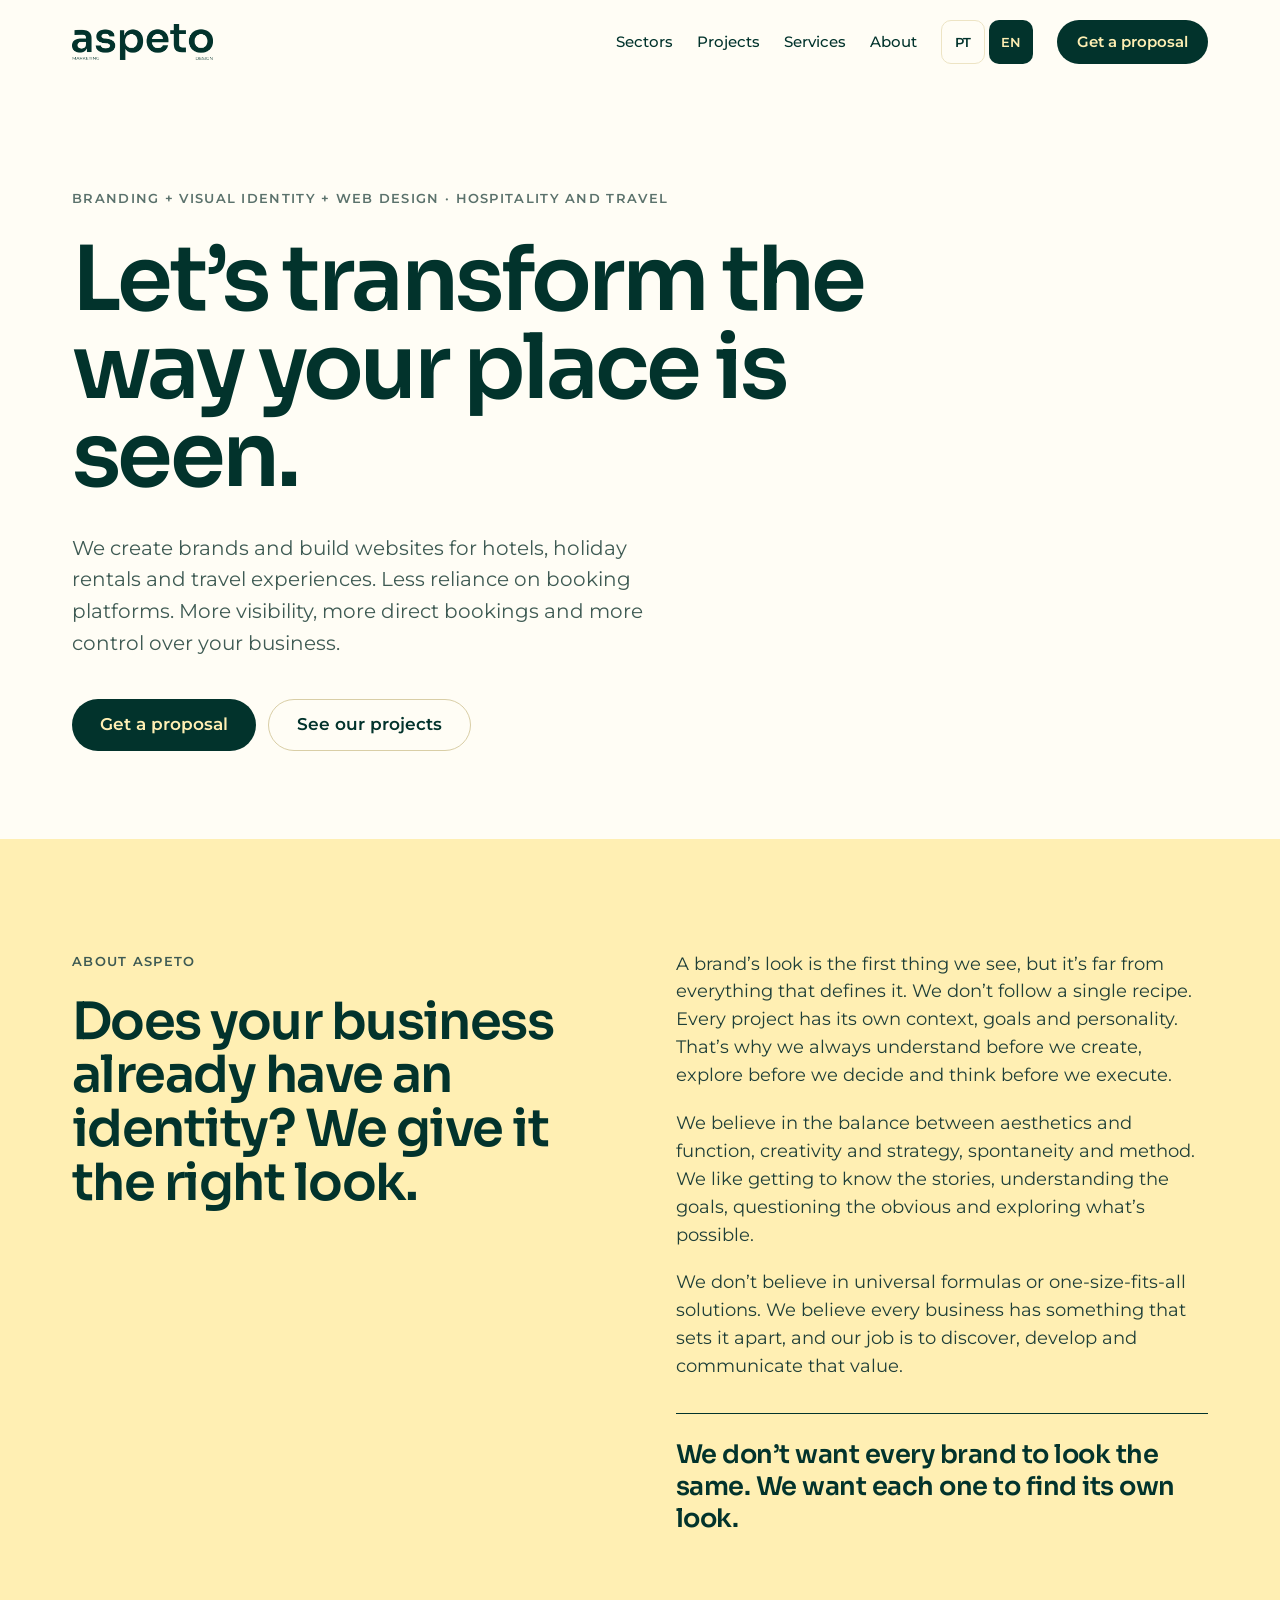
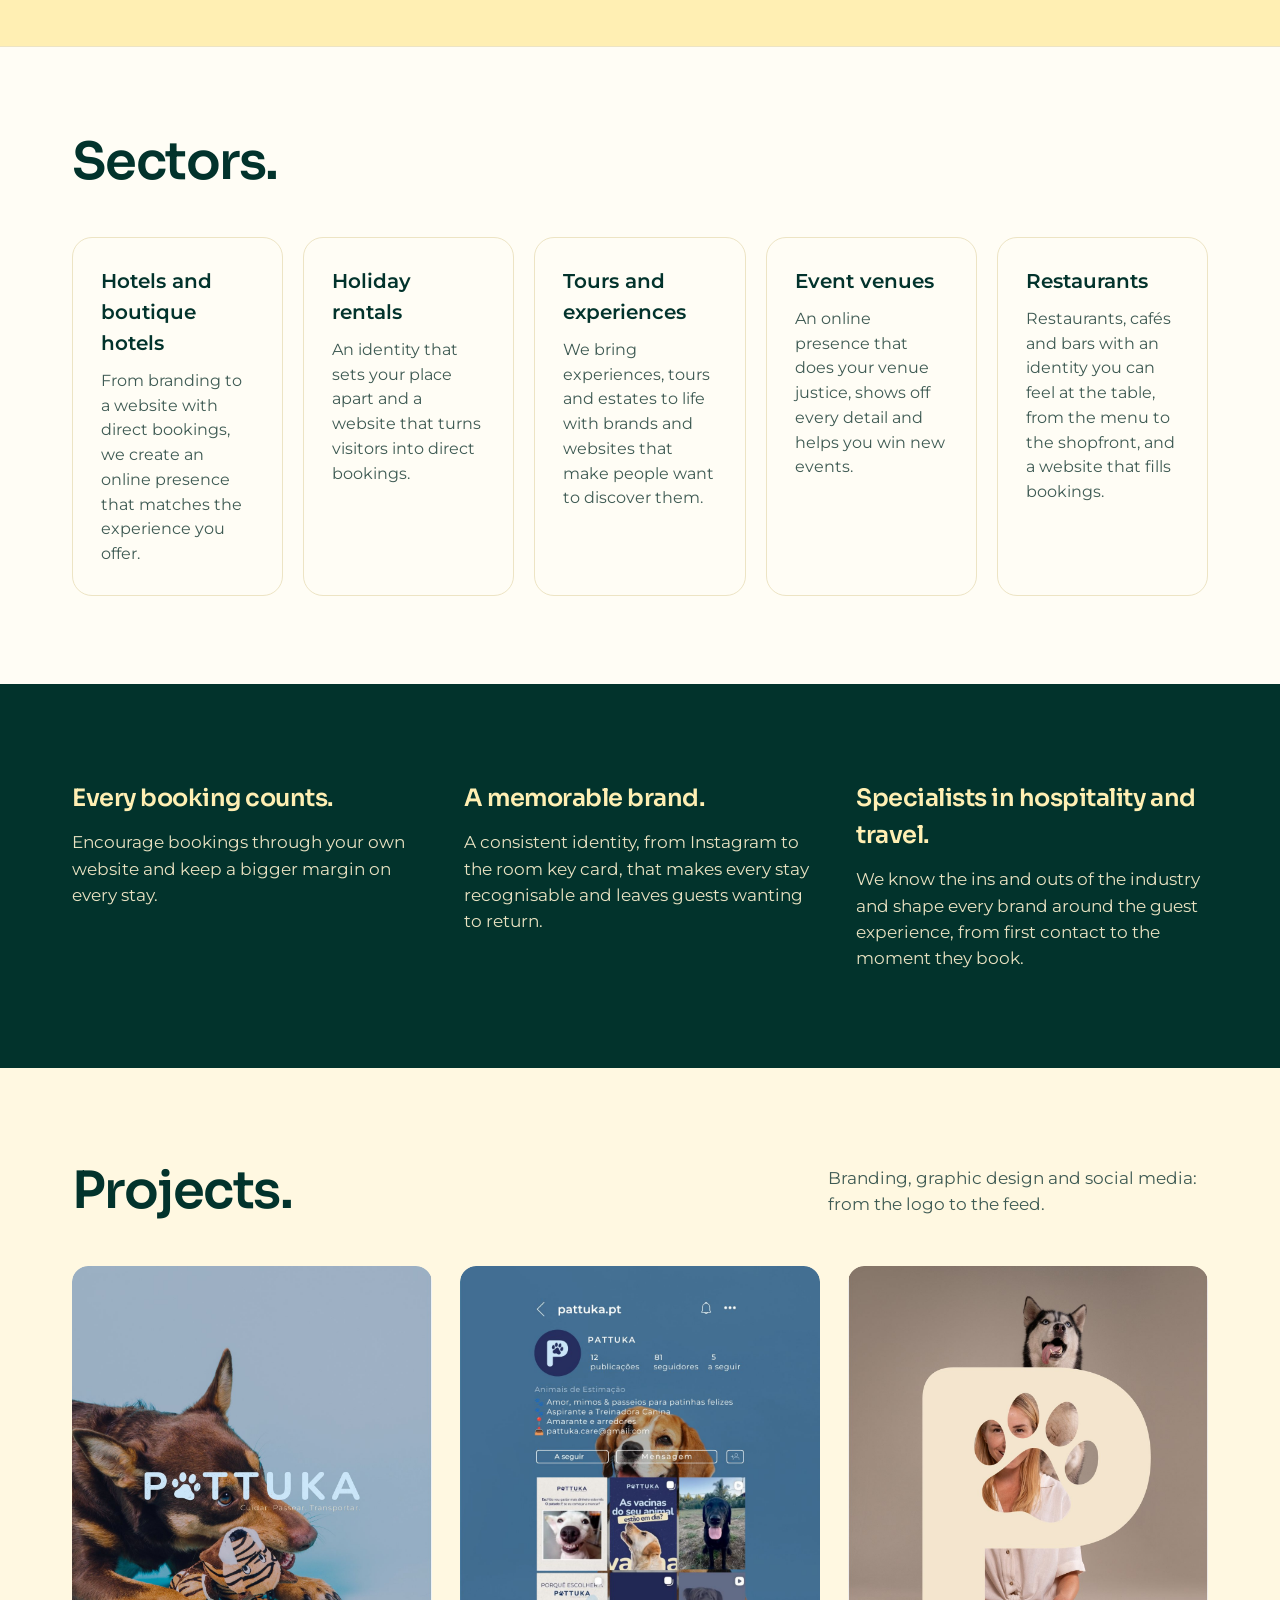
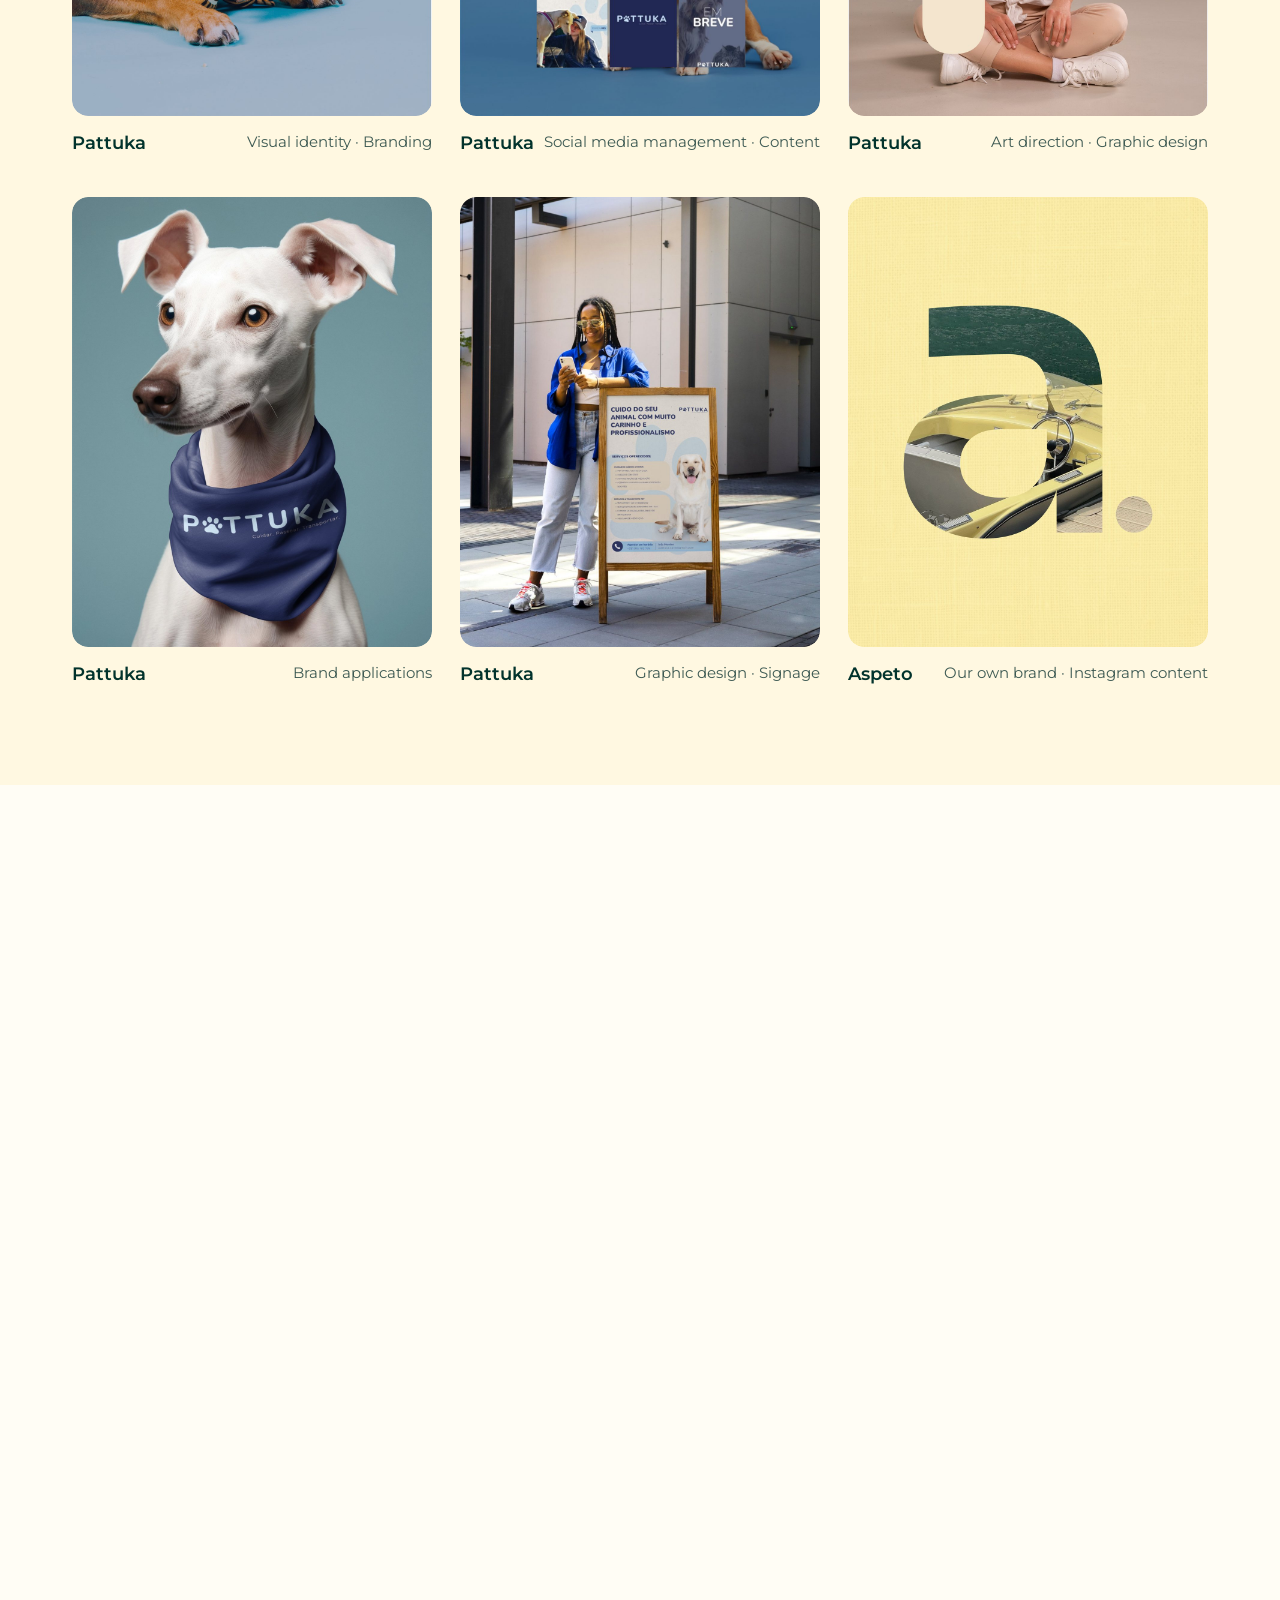
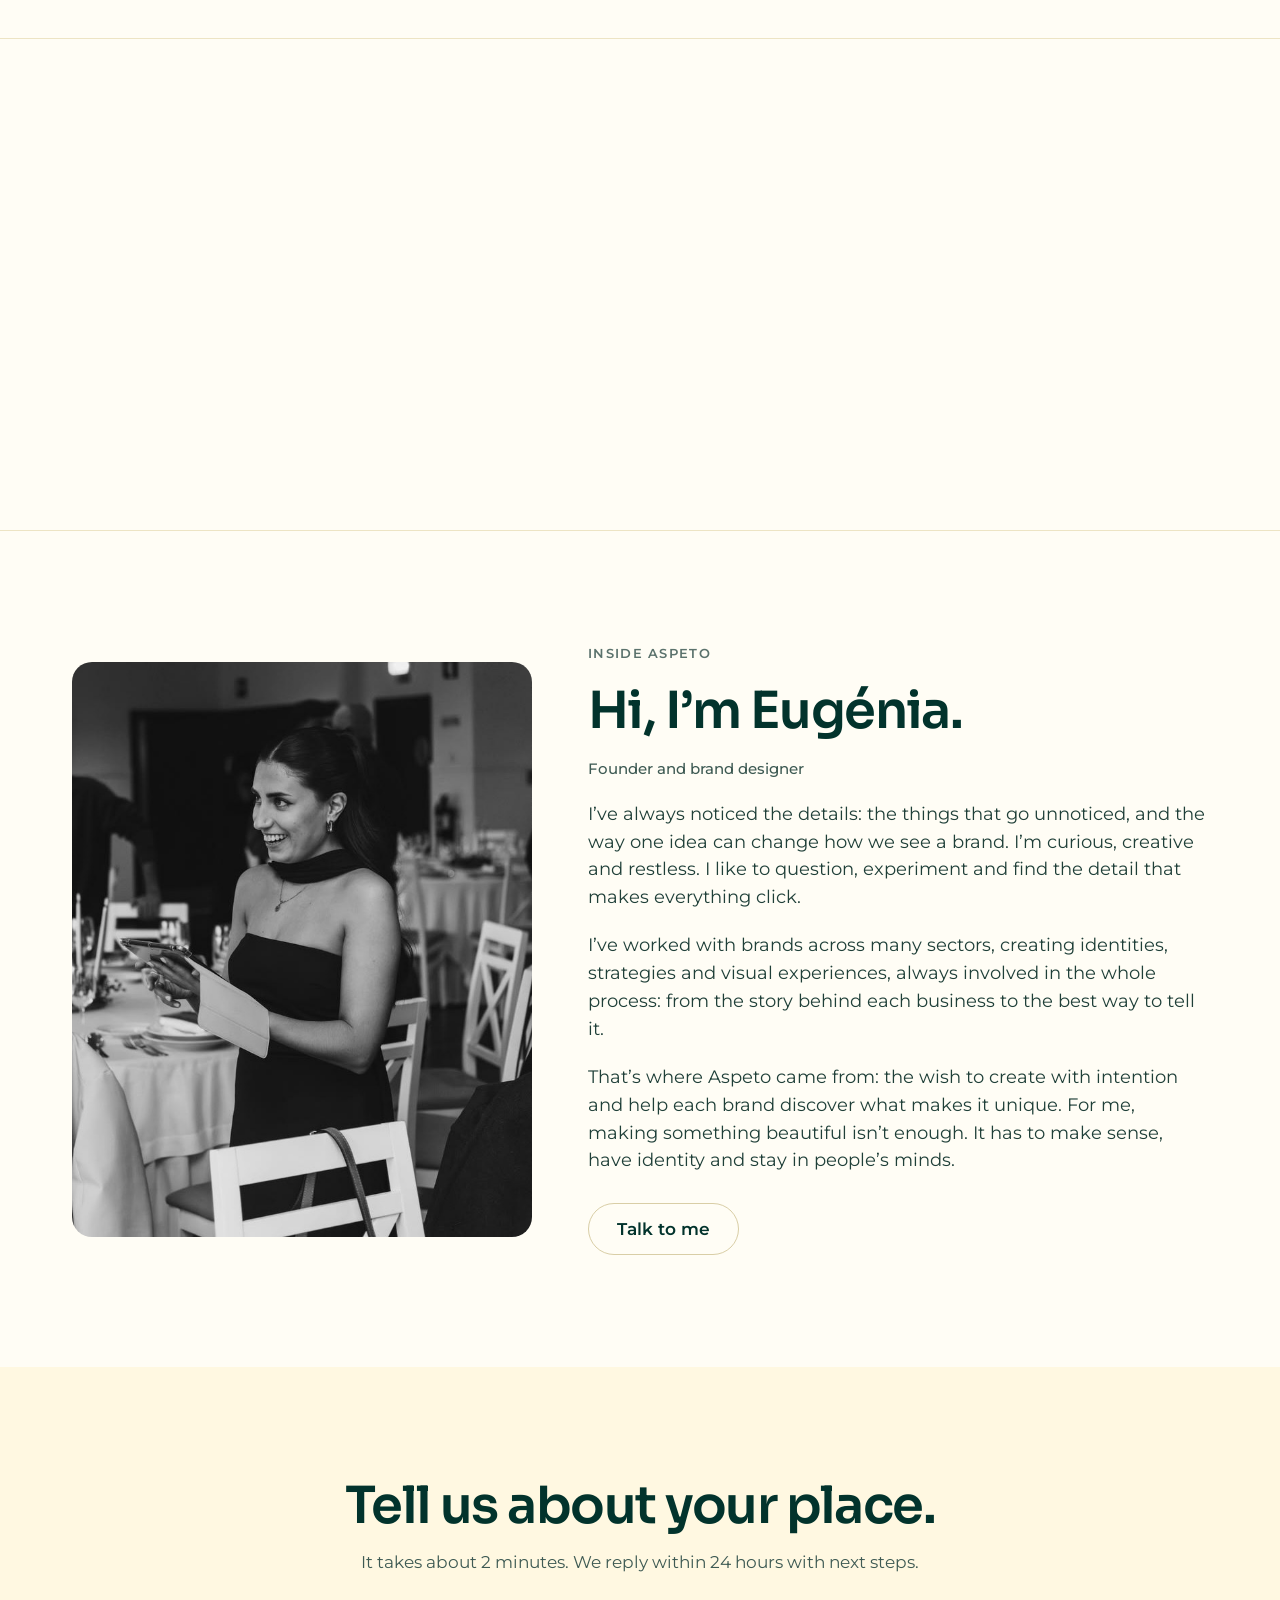
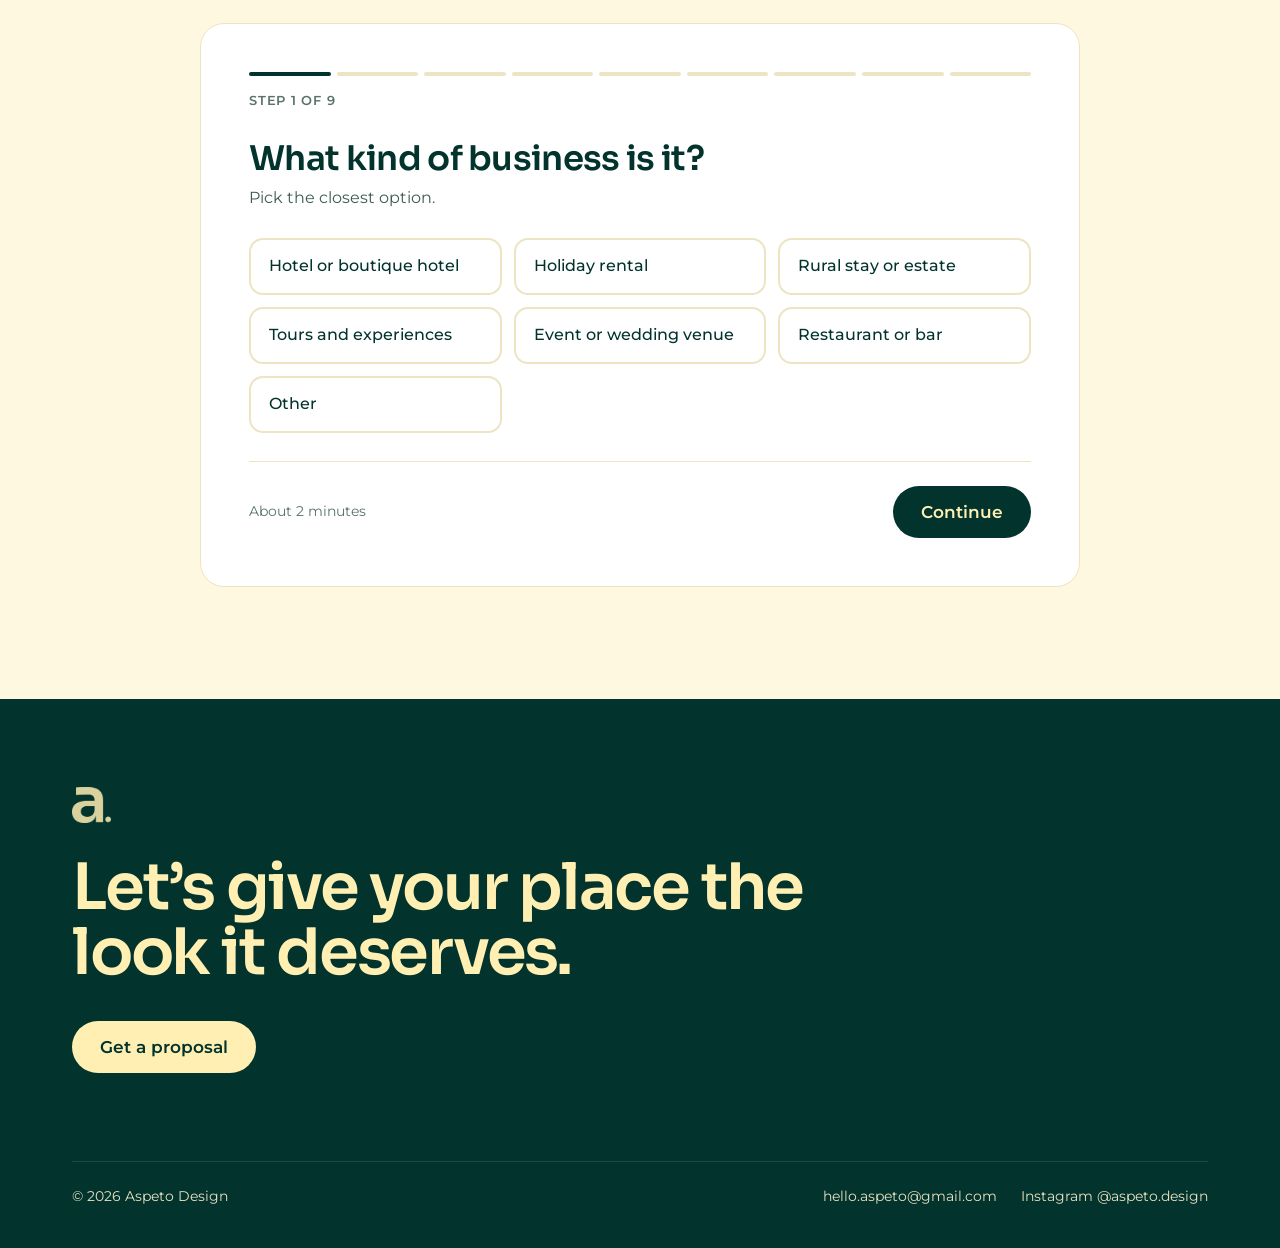
==== commit ab09e6f1: "Animação: secções aparecem suavemente ao fazer scroll Co-Authored-By: Claude Opus 5.5 <noreply@anthr" ====
--- a/index.html
+++ b/index.html
@@ -16,6 +16,7 @@
 <link rel="preload" href="assets/fonts/Sora.woff2" as="font" type="font/woff2" crossorigin>
 <link rel="stylesheet" href="style.css">
 <script src="lang.js"></script>
+<script src="reveal.js" defer></script>
 </head>
 <body>
 <div style="font-family: Montserrat, system-ui, sans-serif; color: #02332C; background: #FFFDF5; width: 100%; font-size: 17px; line-height: 1.55;">
--- a/style.css
+++ b/style.css
@@ -73,3 +73,10 @@
 .fx:hover::after{transform:translateX(130%);transition:transform .9s ease}
 }
 @media (prefers-reduced-motion:reduce){.fx,.fx::after{transition:none!important}.fx:hover{transform:none}}
+
+/* Aparecer ao fazer scroll */
+.rv-on .rv{opacity:0;transform:translateY(28px);transition:opacity .9s cubic-bezier(.2,.7,.2,1),transform .9s cubic-bezier(.2,.7,.2,1),box-shadow .5s ease}
+.rv-on .rv.in{opacity:1;transform:none}
+@media (hover:hover){.rv-on .fx.rv.in:hover{transform:translateY(-4px) scale(1.03)}}
+html{scroll-behavior:smooth}
+@media (prefers-reduced-motion:reduce){html{scroll-behavior:auto}}
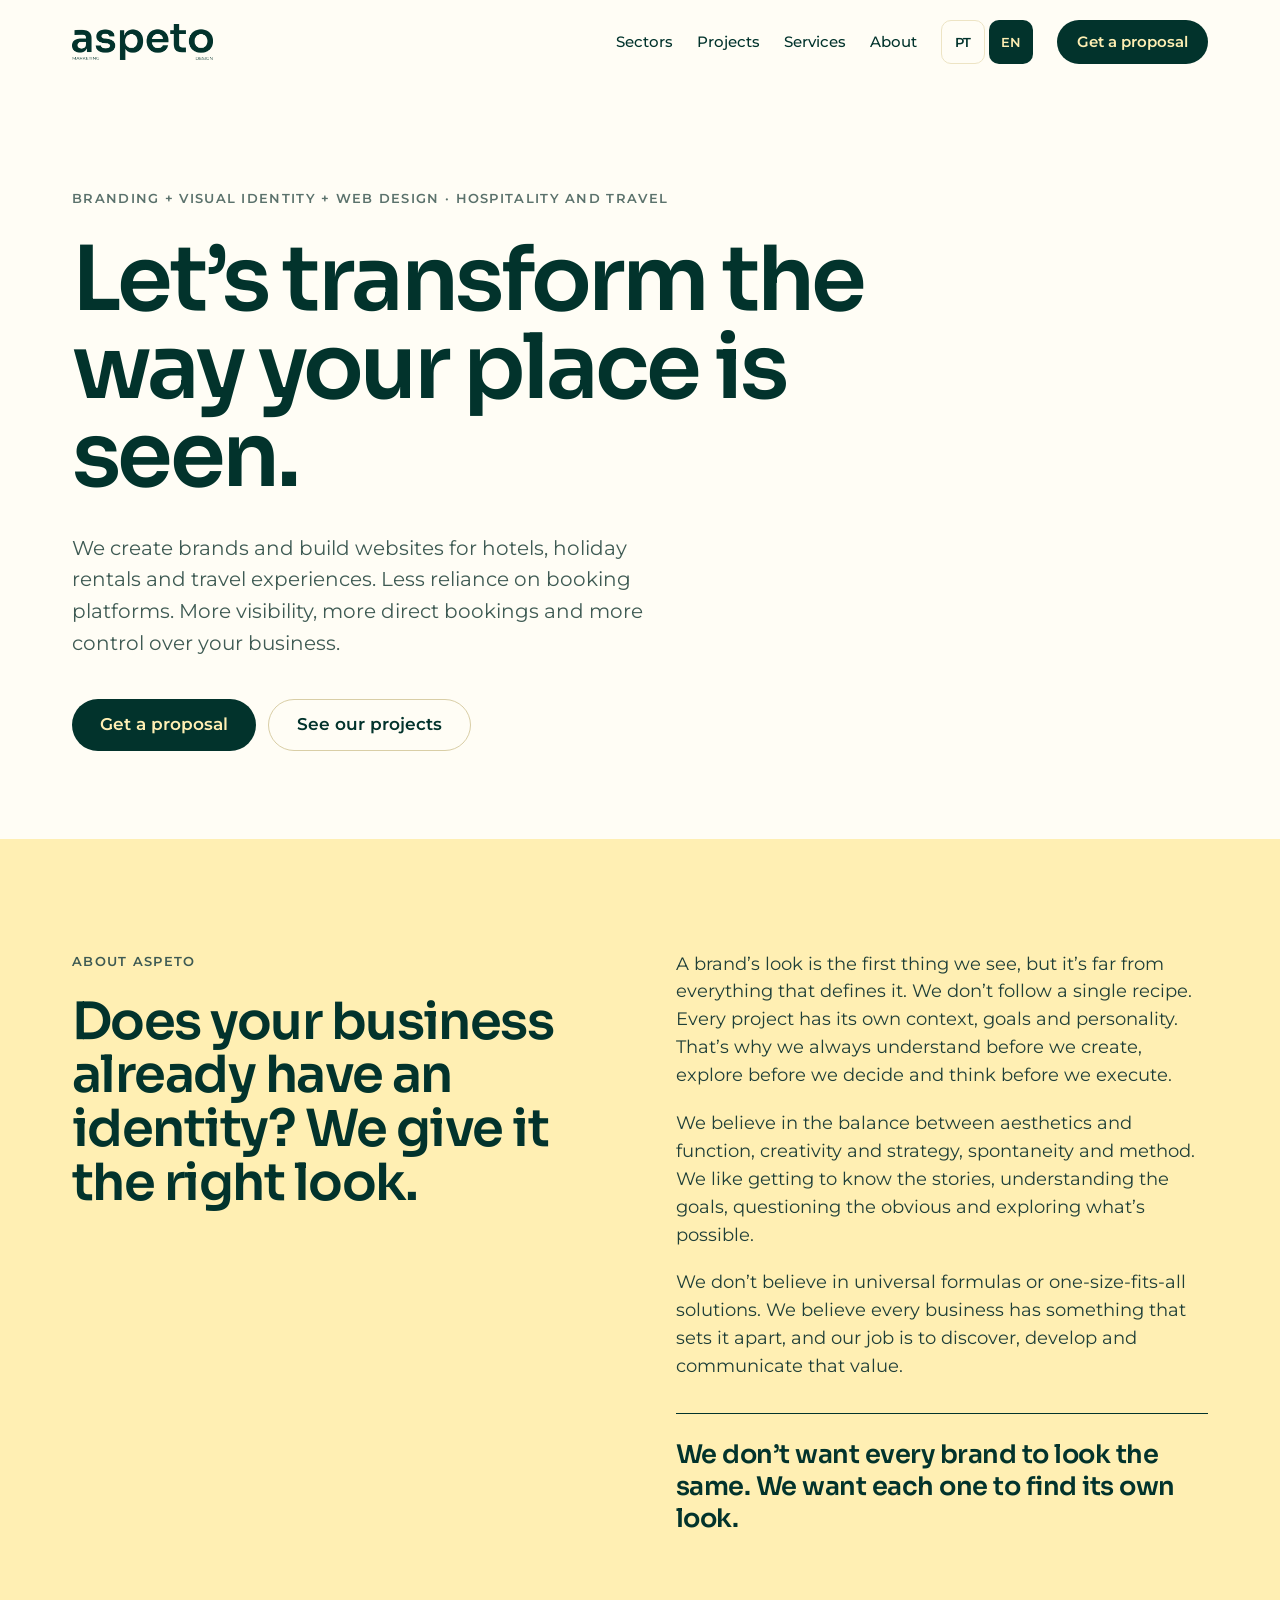
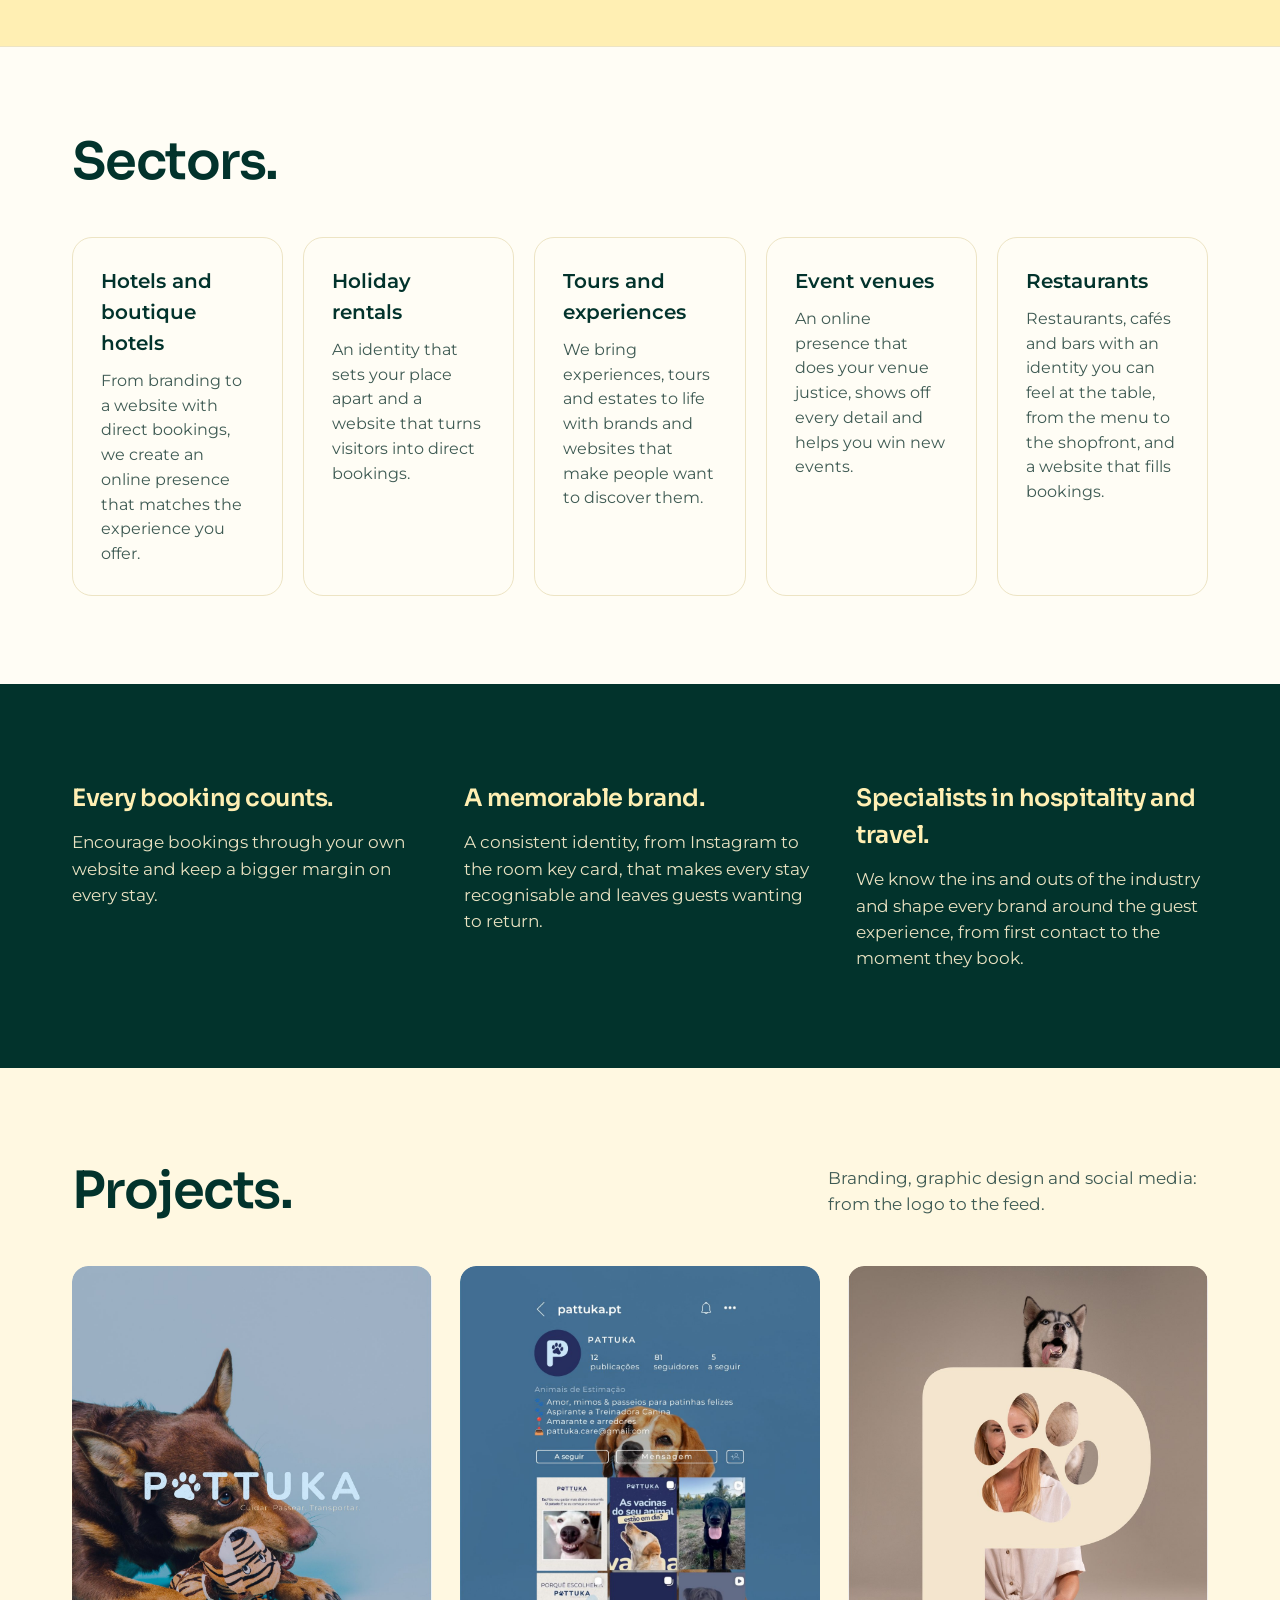
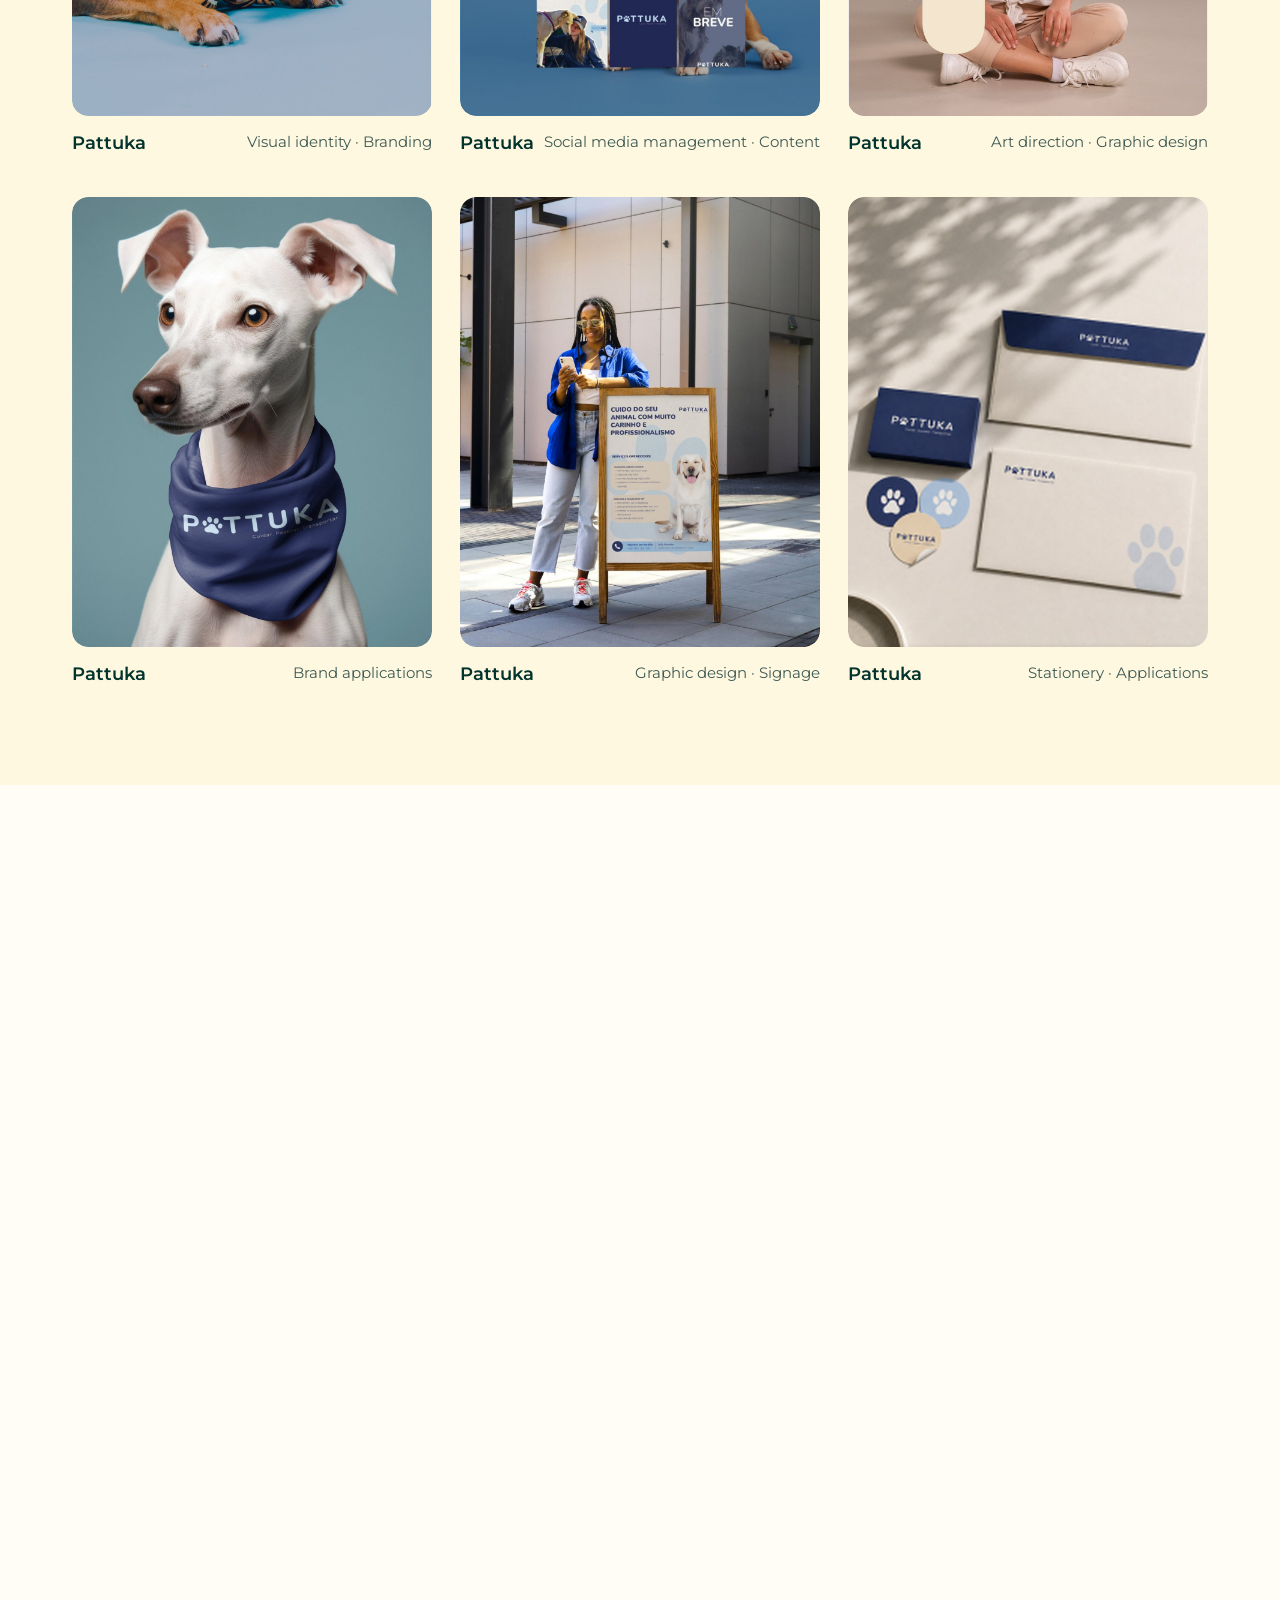
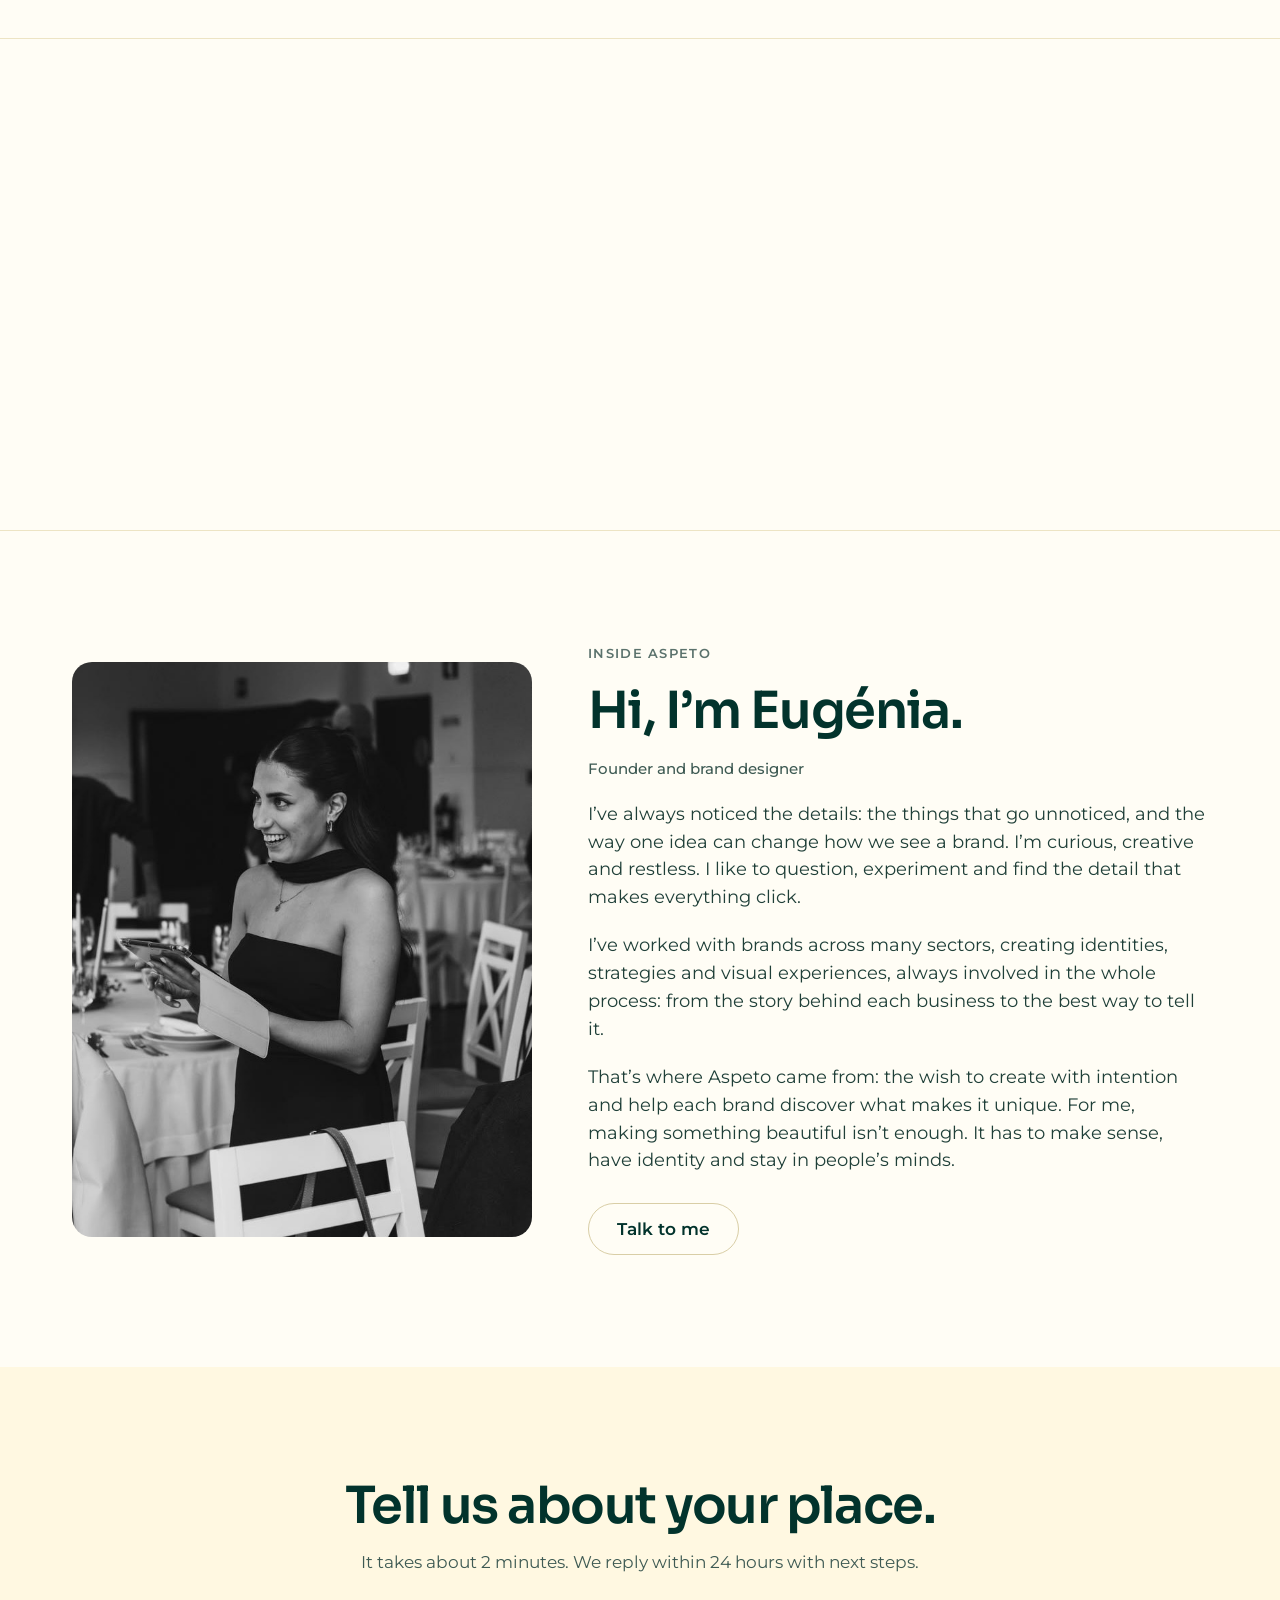
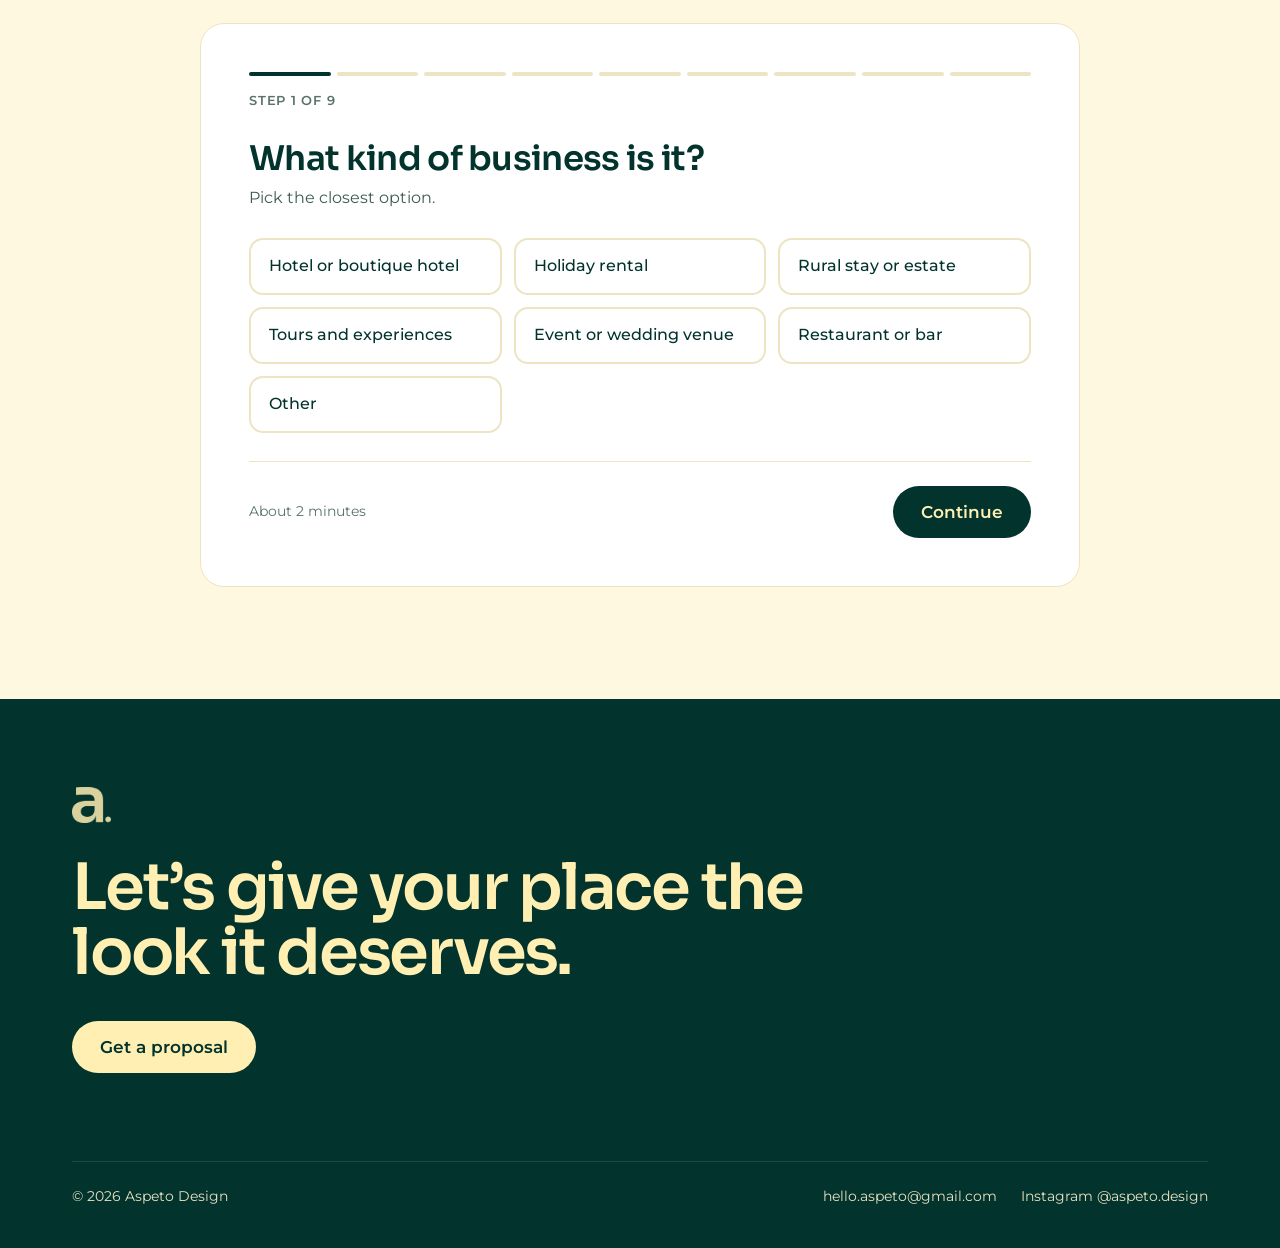
==== commit 1c5e54a1: "Projetos: papelaria da Pattuka no lugar do cartão da Aspeto Co-Authored-By: Claude Opus 5.5 <noreply" ====
--- a/index.html
+++ b/index.html
@@ -149,10 +149,10 @@
 </div>
 </article>
 <article style="display: flex; flex-direction: column; gap: 14px;">
-<div class="fx" style="border-radius: 16px;"><img src="assets/aspeto-1.jpg" alt="Aspeto — carrossel de lançamento" loading="lazy" width="1200" height="1500" style="width: 100%; height: auto; aspect-ratio: 4 / 5; object-fit: cover; border-radius: 16px; display: block; background: #F3EBCD;"></div>
-<div style="display: flex; flex-wrap: wrap; justify-content: space-between; gap: 8px;">
-<h3 style="margin: 0; font-size: 18px; font-weight: 600;">Aspeto</h3>
-<span style="font-size: 15px; color: #3E5A53;">Marca própria · Conteúdo para Instagram</span>
+<div class="fx" style="border-radius: 16px;"><img src="assets/pattuka-papelaria.jpg" alt="Pattuka — papelaria" loading="lazy" width="1200" height="1500" style="width: 100%; height: auto; aspect-ratio: 4 / 5; object-fit: cover; border-radius: 16px; display: block; background: #F3EBCD;"></div>
+<div style="display: flex; flex-wrap: wrap; justify-content: space-between; gap: 8px;">
+<h3 style="margin: 0; font-size: 18px; font-weight: 600;">Pattuka</h3>
+<span style="font-size: 15px; color: #3E5A53;">Papelaria · Aplicações</span>
 </div>
 </article>
 </div>
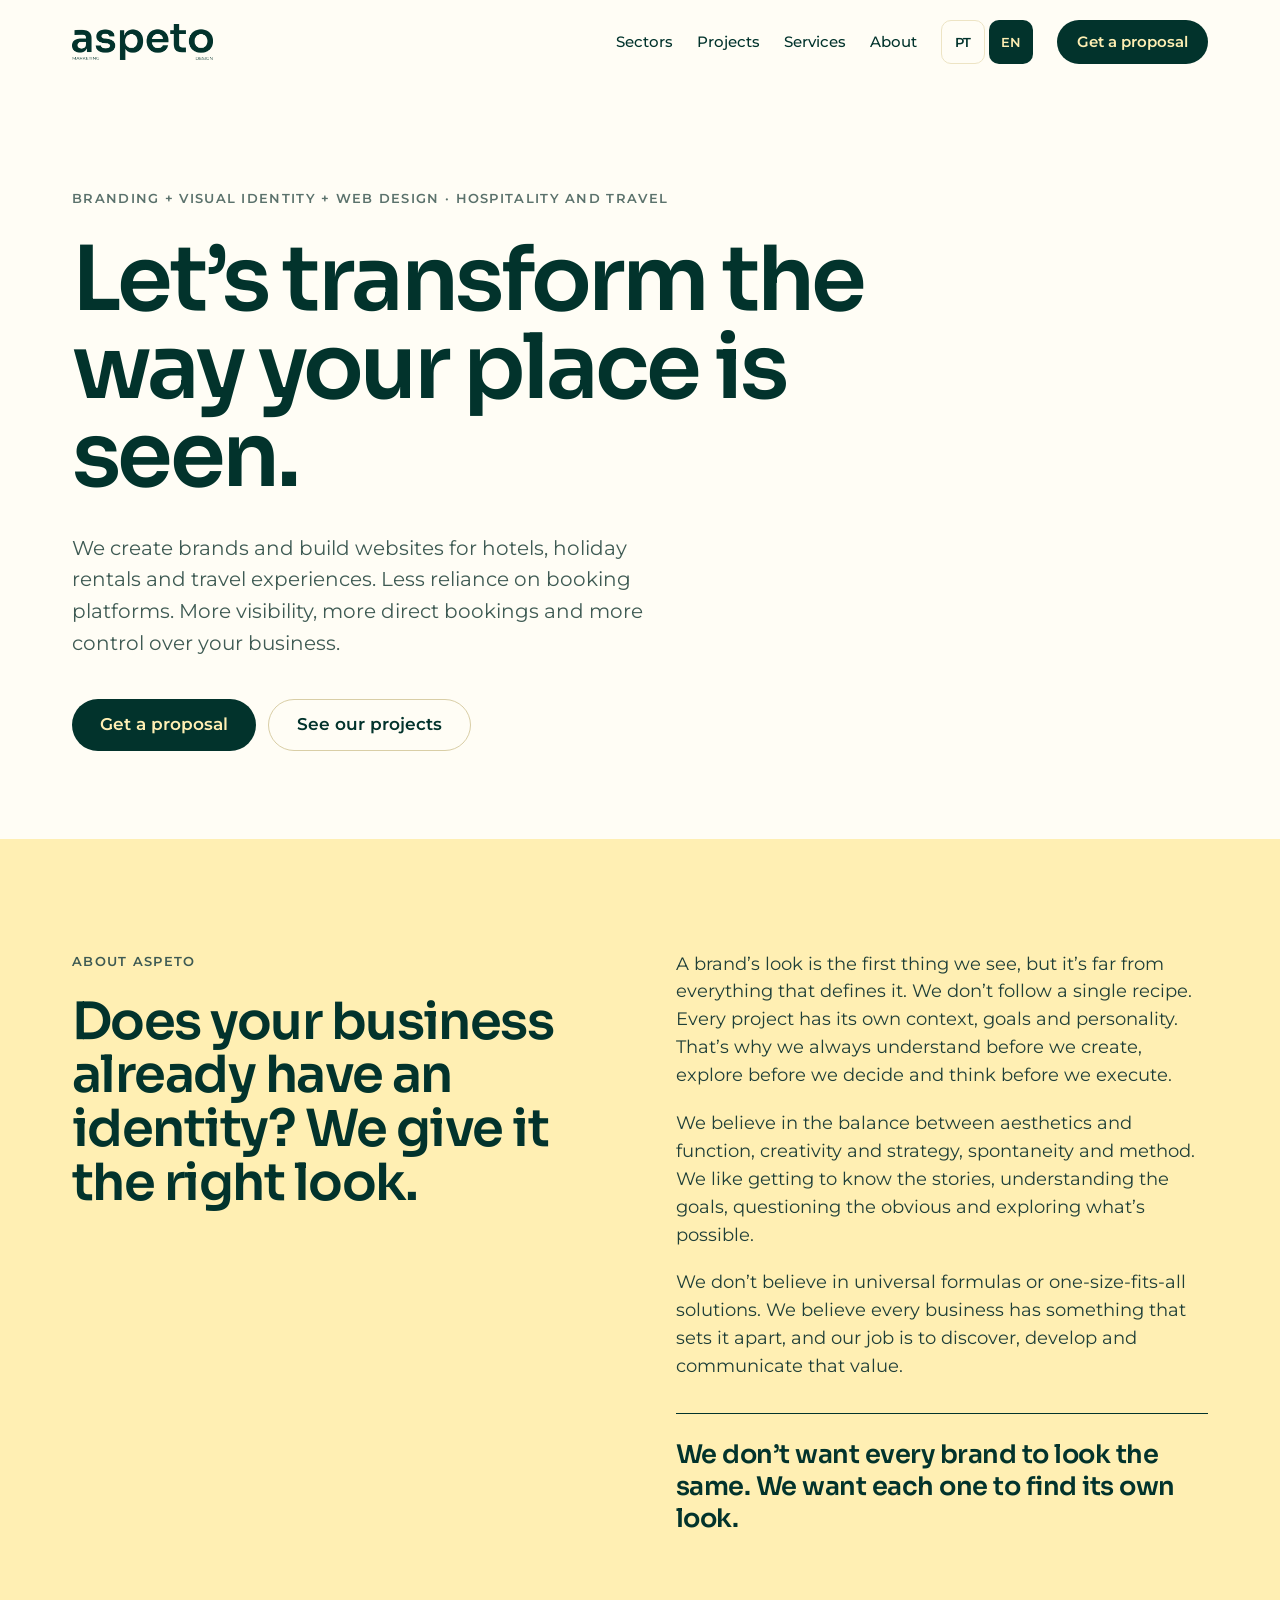
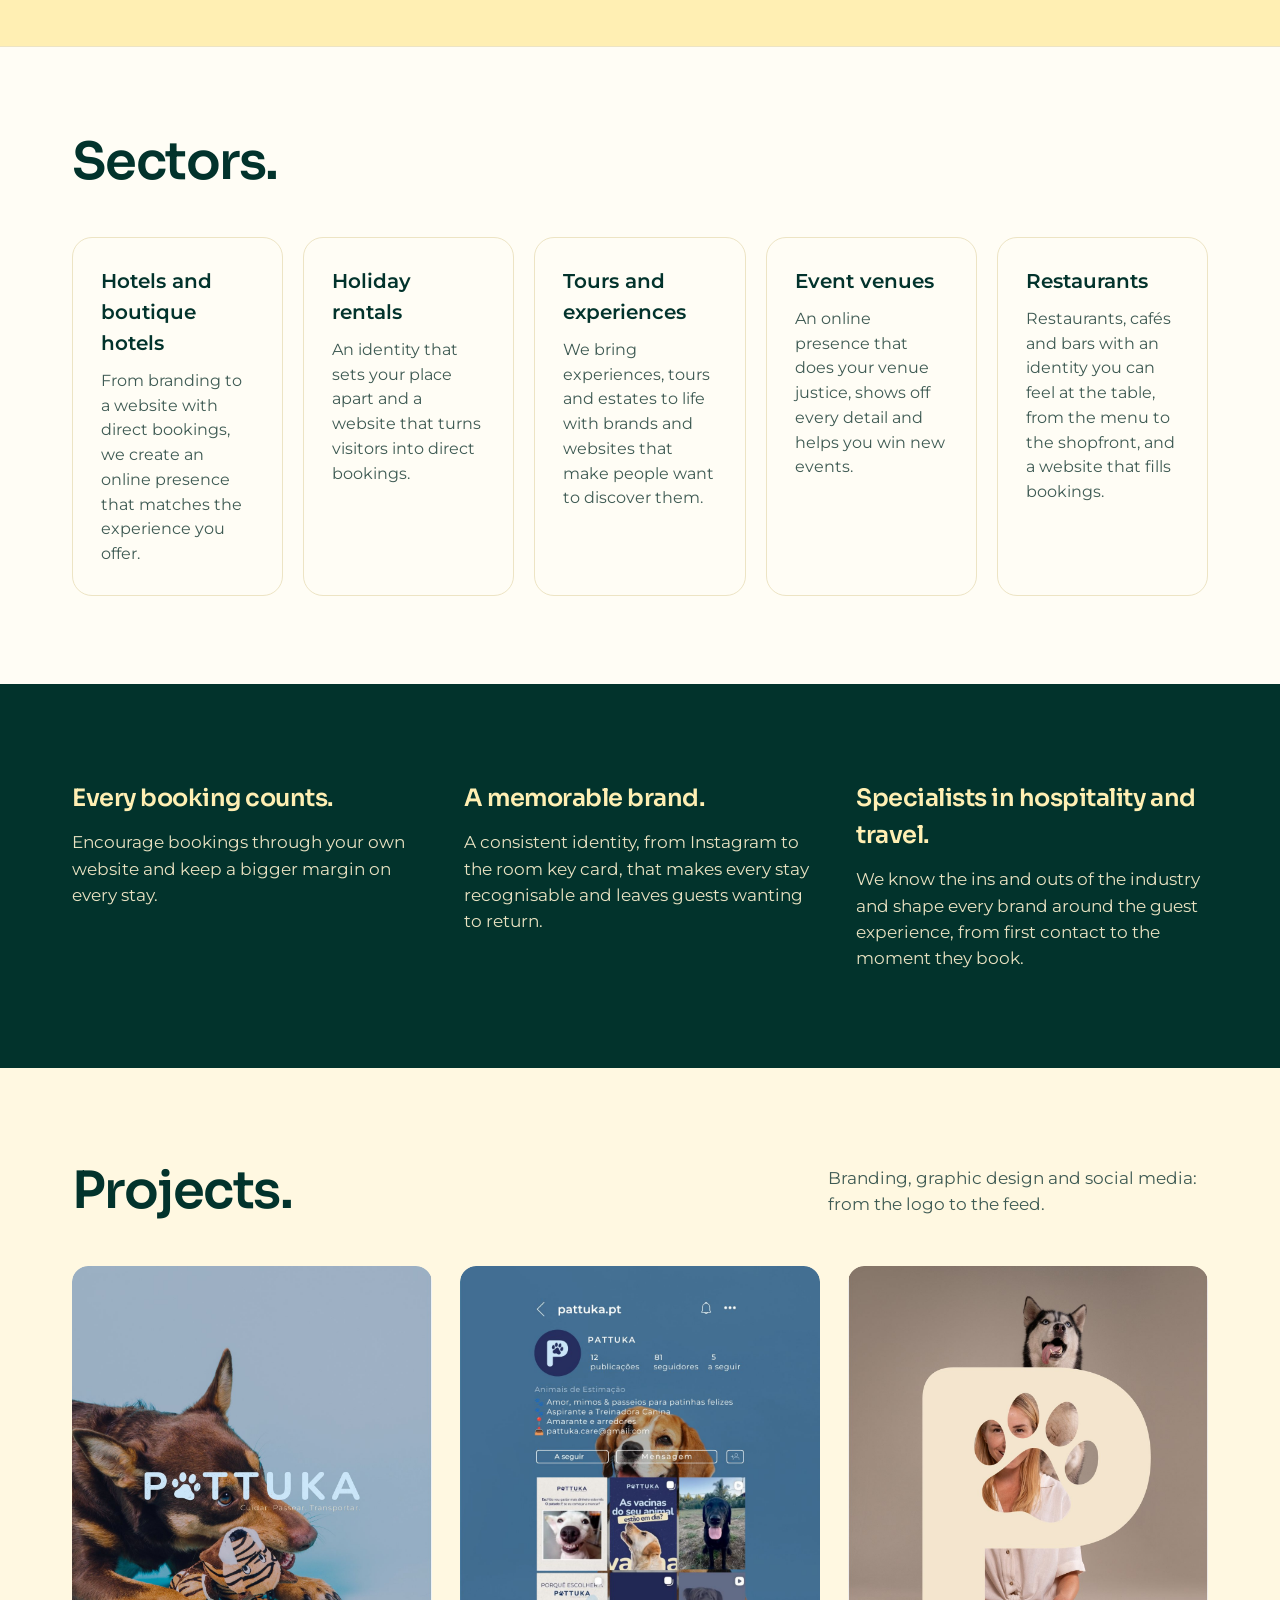
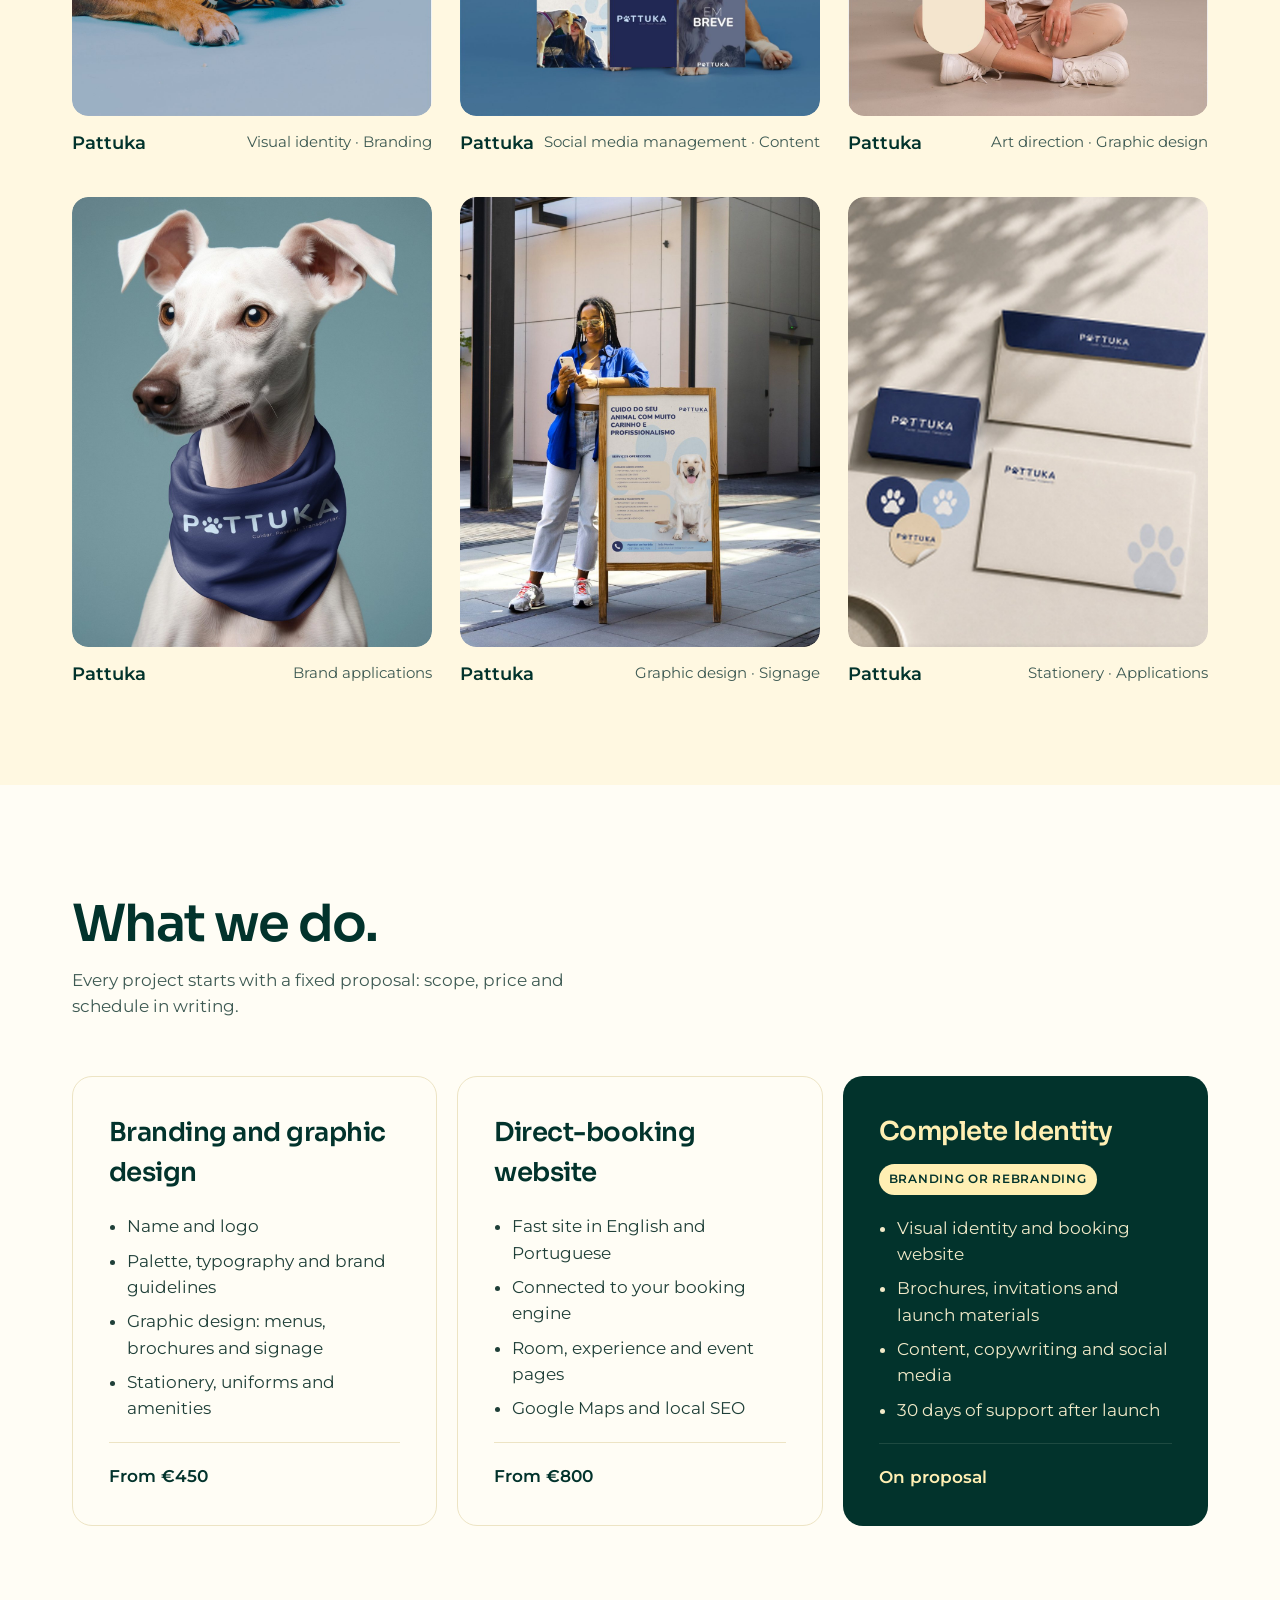
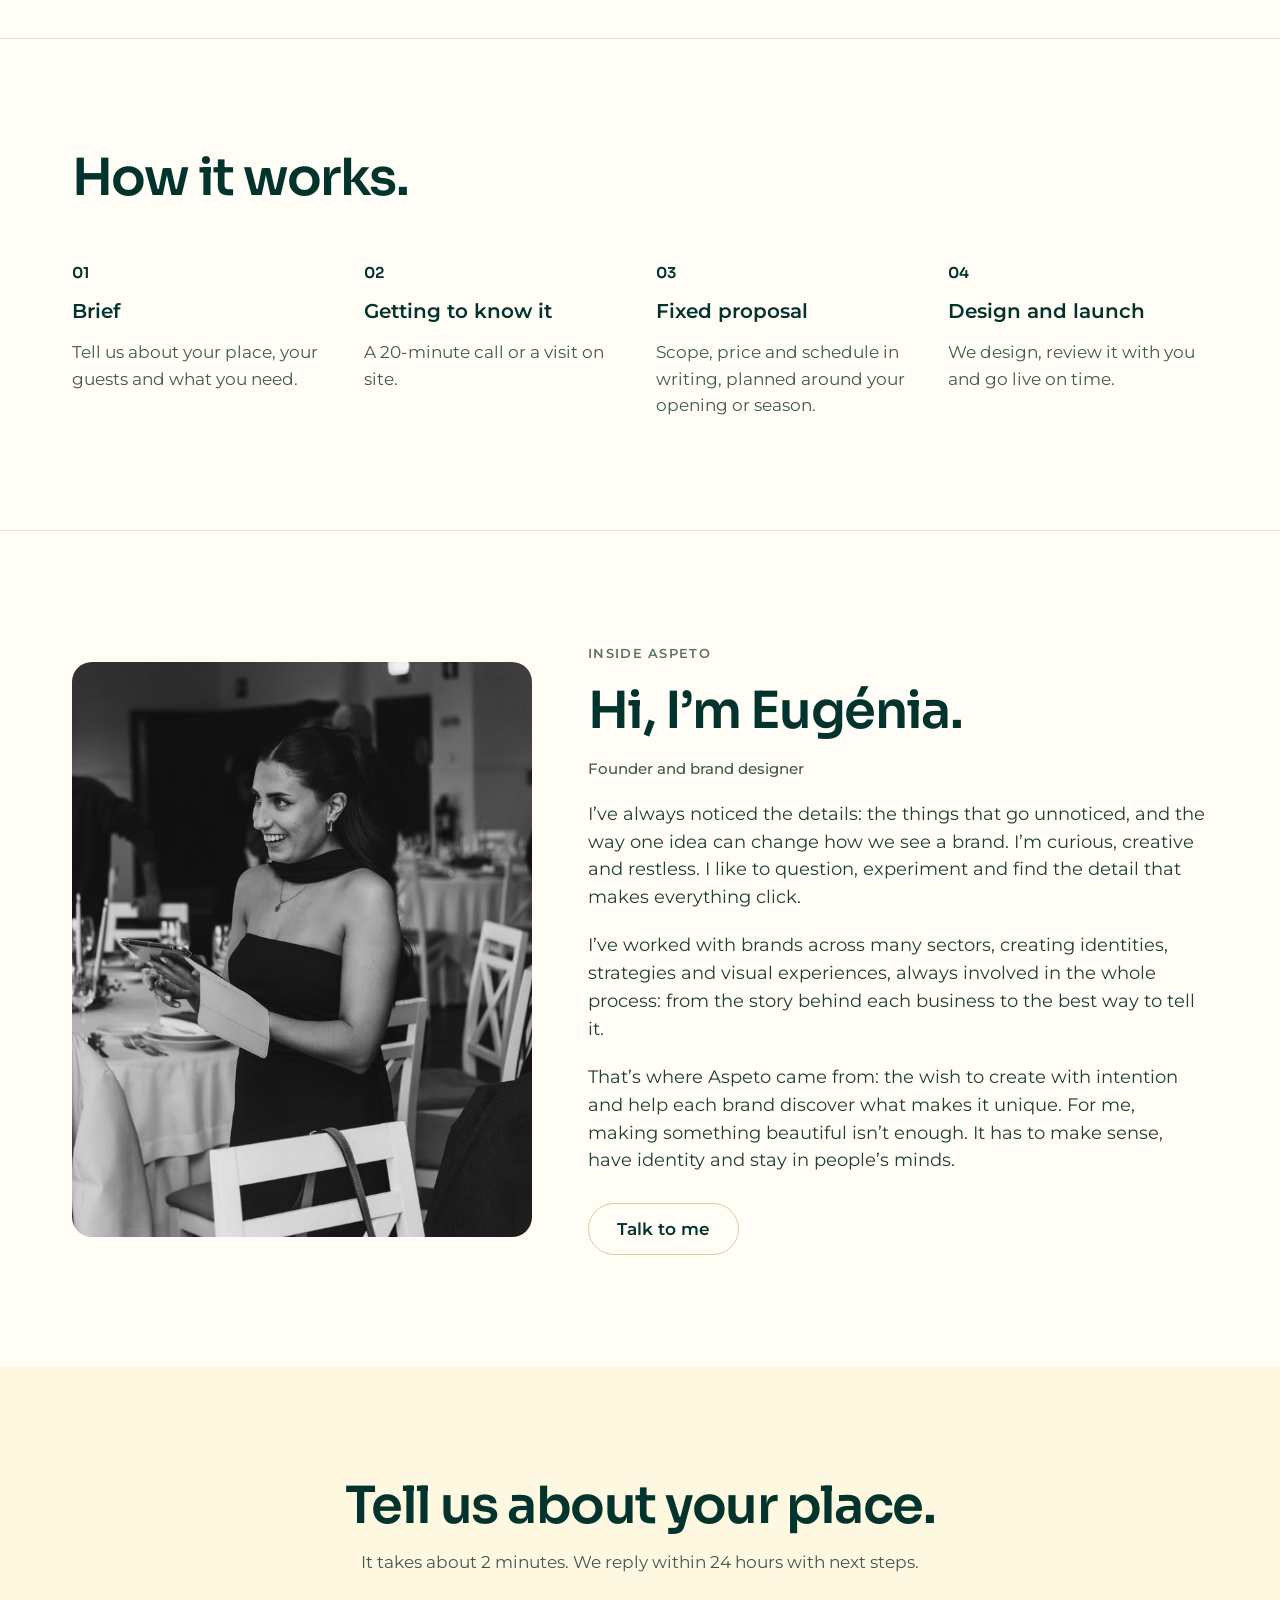
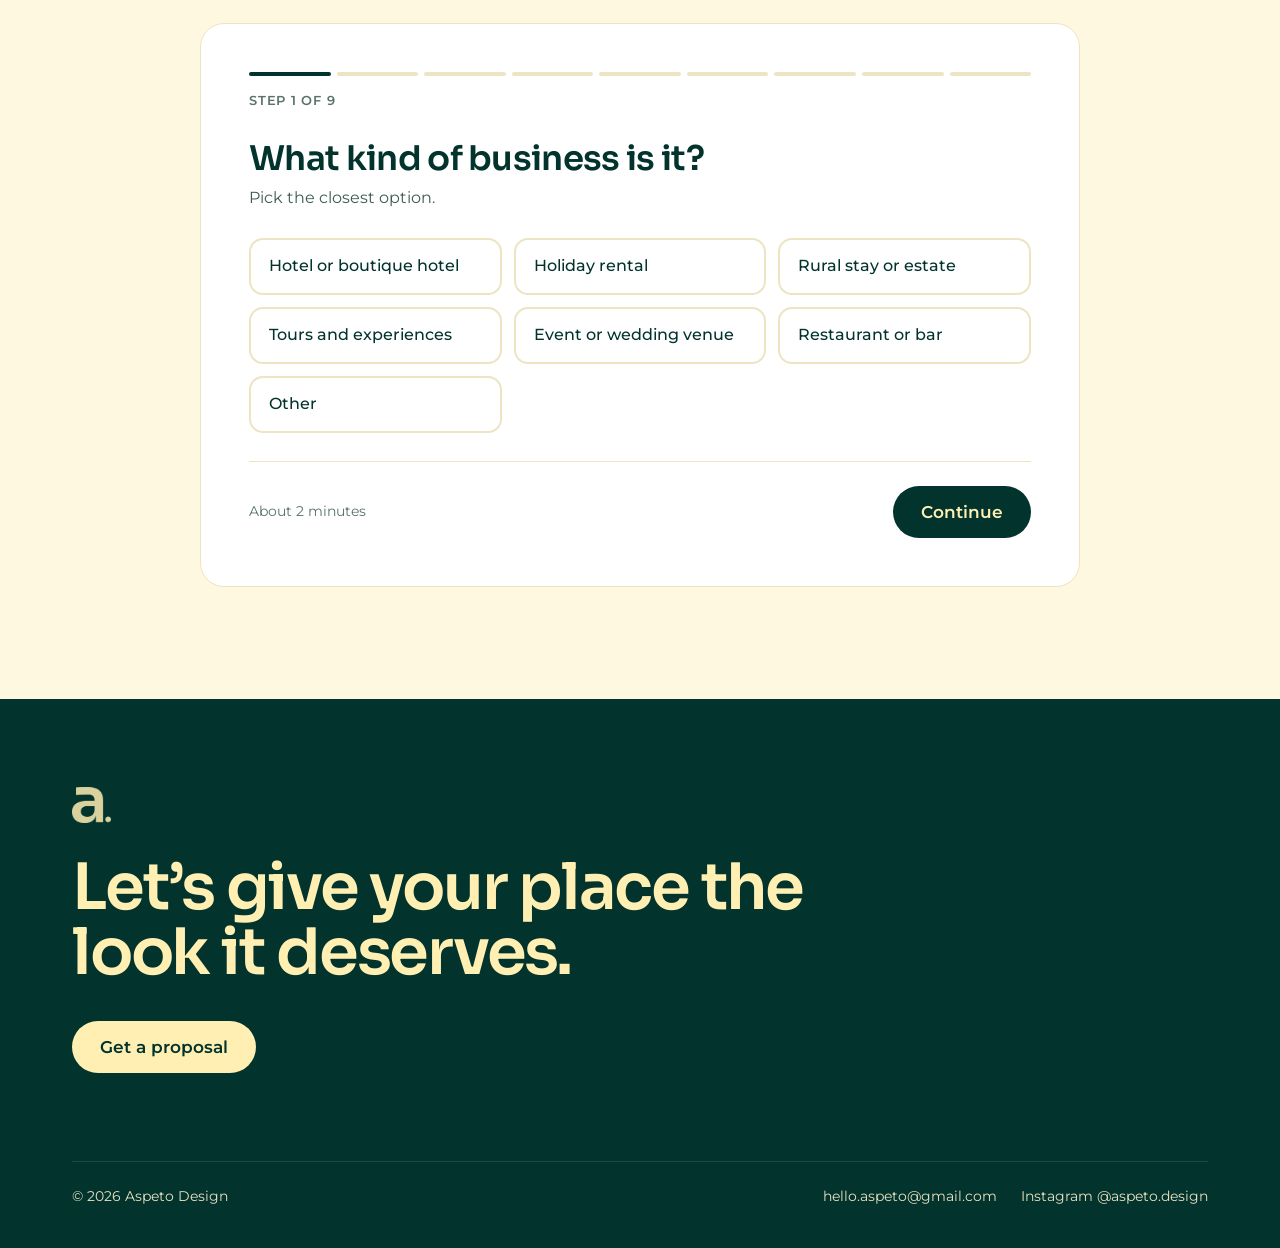
==== commit 4ce2c3e4: "Animação de scroll mais robusta + cache-bust Co-Authored-By: Claude Opus 5.5 <noreply@anthropic.com>" ====
--- a/index.html
+++ b/index.html
@@ -14,9 +14,9 @@
 <meta name="theme-color" content="#02332C">
 <meta property="og:image" content="https://provrsferreira-ops.github.io/aspeto-design/assets/og-capa.jpg">
 <link rel="preload" href="assets/fonts/Sora.woff2" as="font" type="font/woff2" crossorigin>
-<link rel="stylesheet" href="style.css">
+<link rel="stylesheet" href="style.css?v=2">
 <script src="lang.js"></script>
-<script src="reveal.js" defer></script>
+<script src="reveal.js?v=2" defer></script>
 </head>
 <body>
 <div style="font-family: Montserrat, system-ui, sans-serif; color: #02332C; background: #FFFDF5; width: 100%; font-size: 17px; line-height: 1.55;">
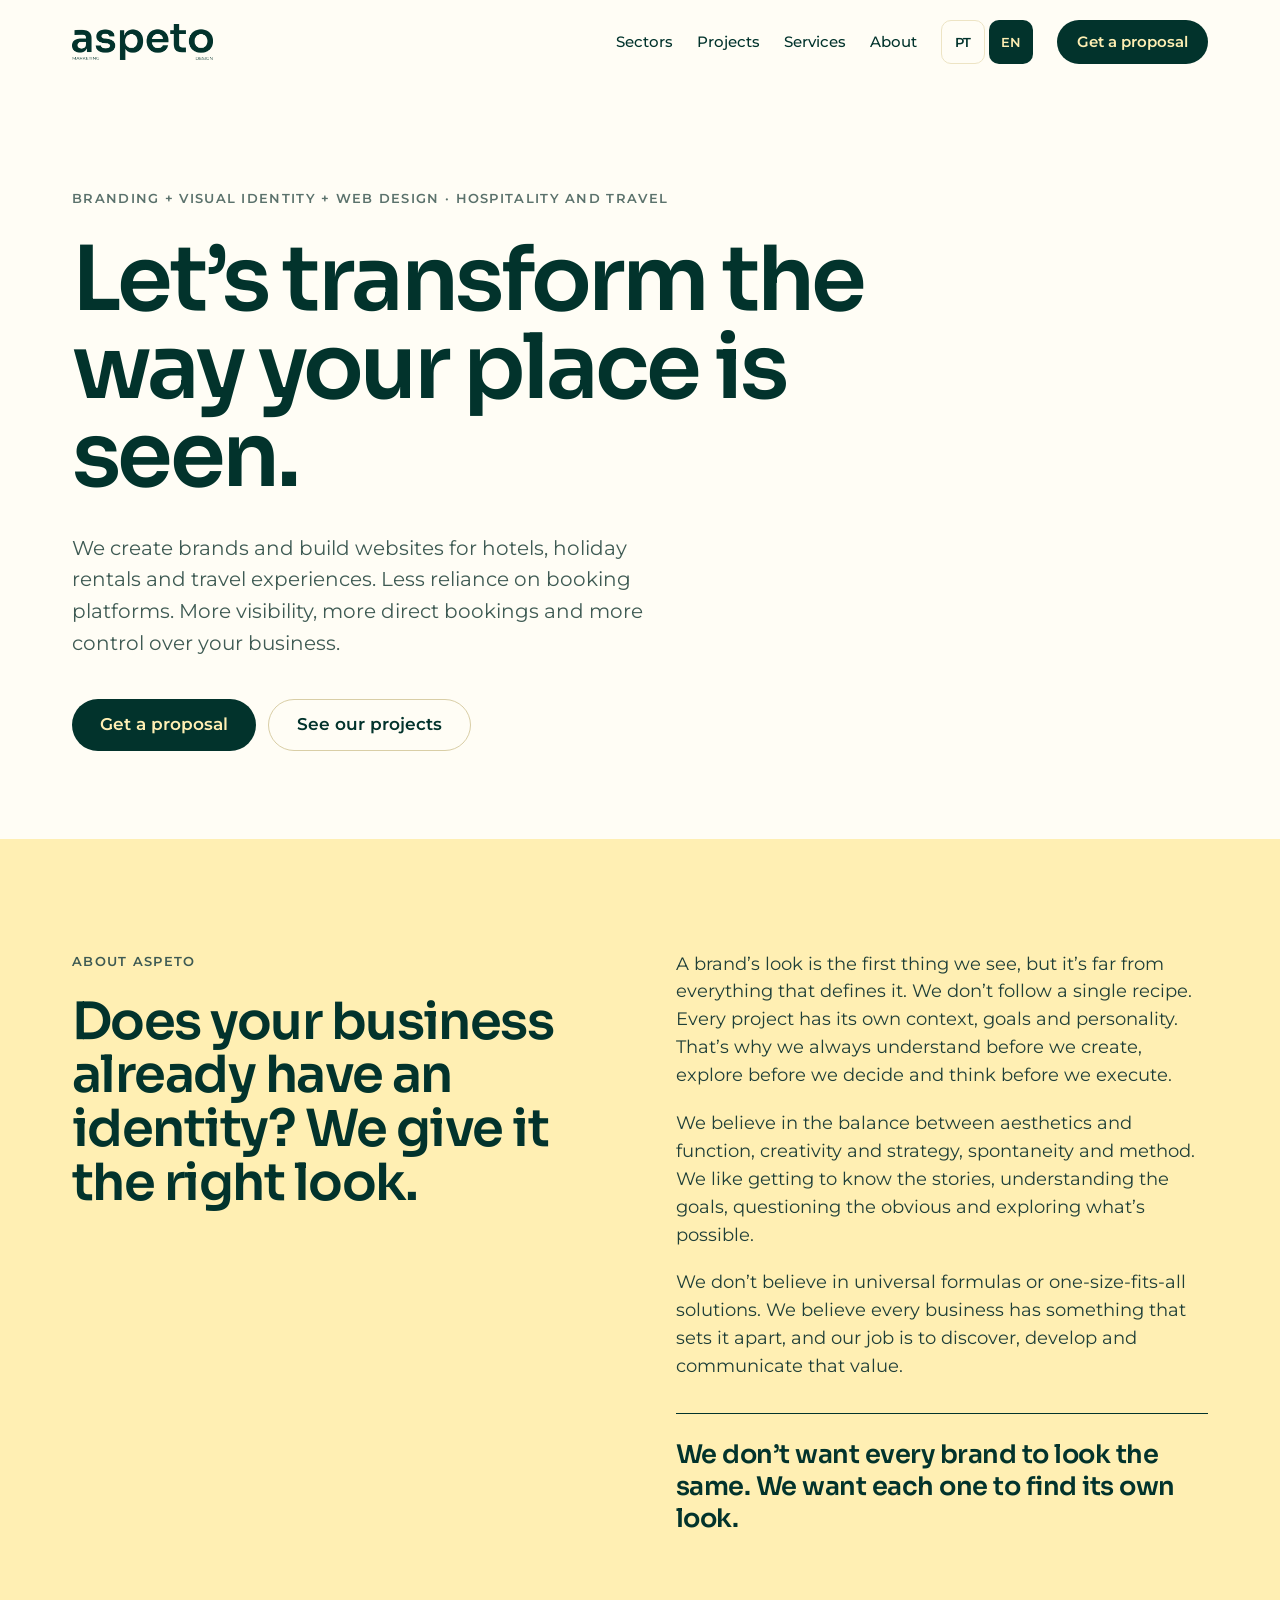
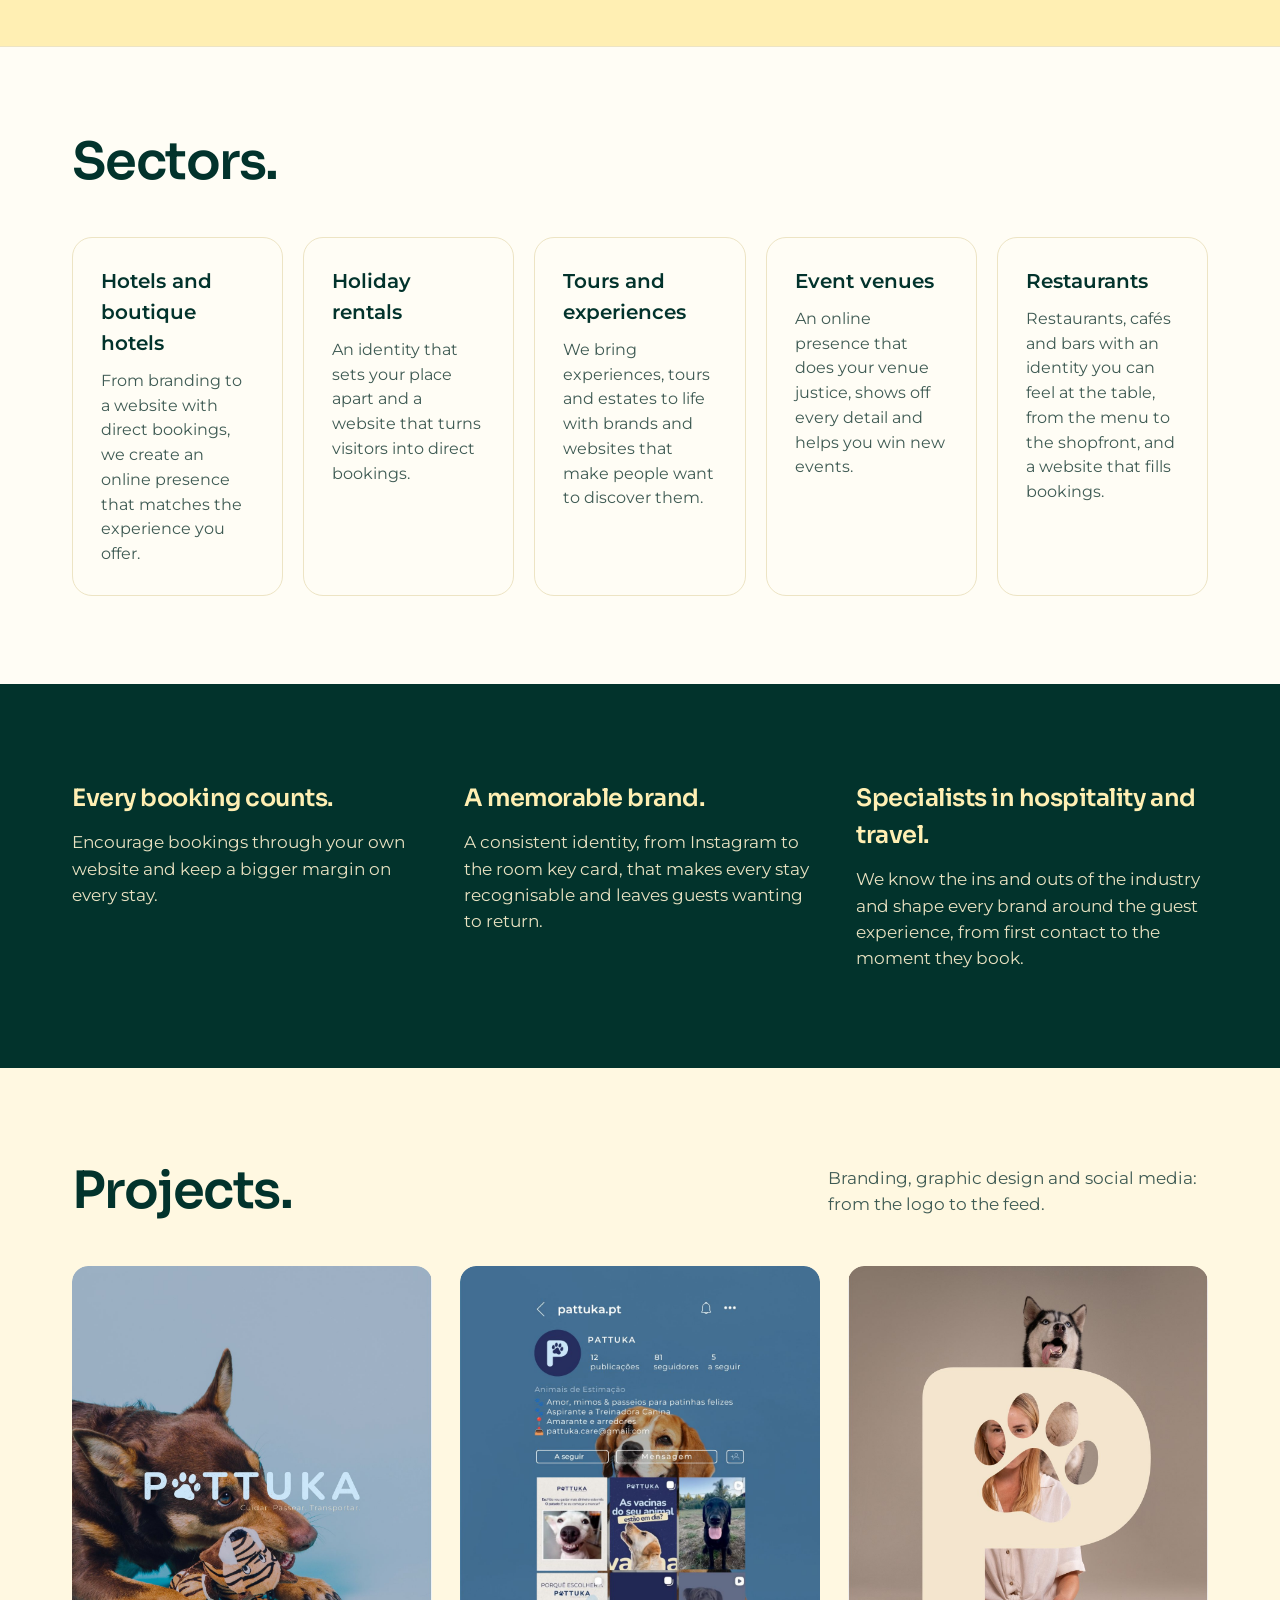
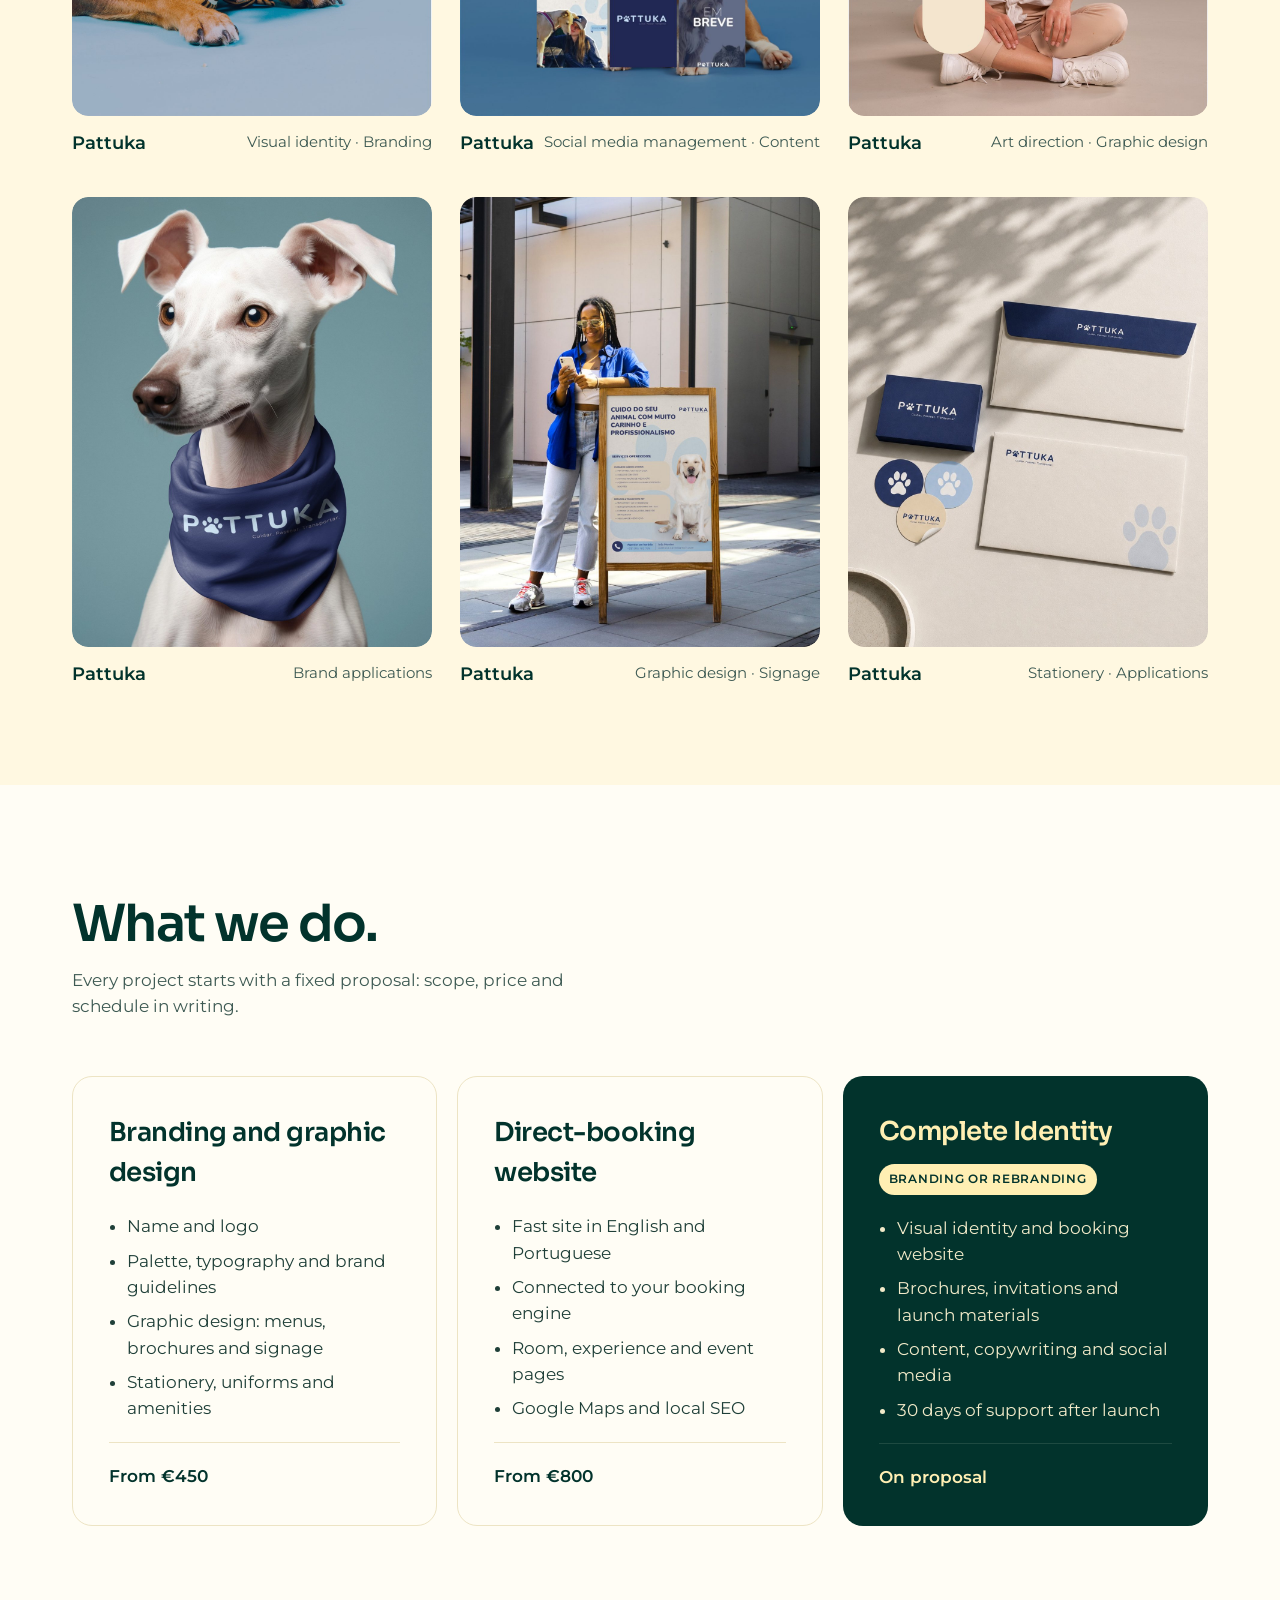
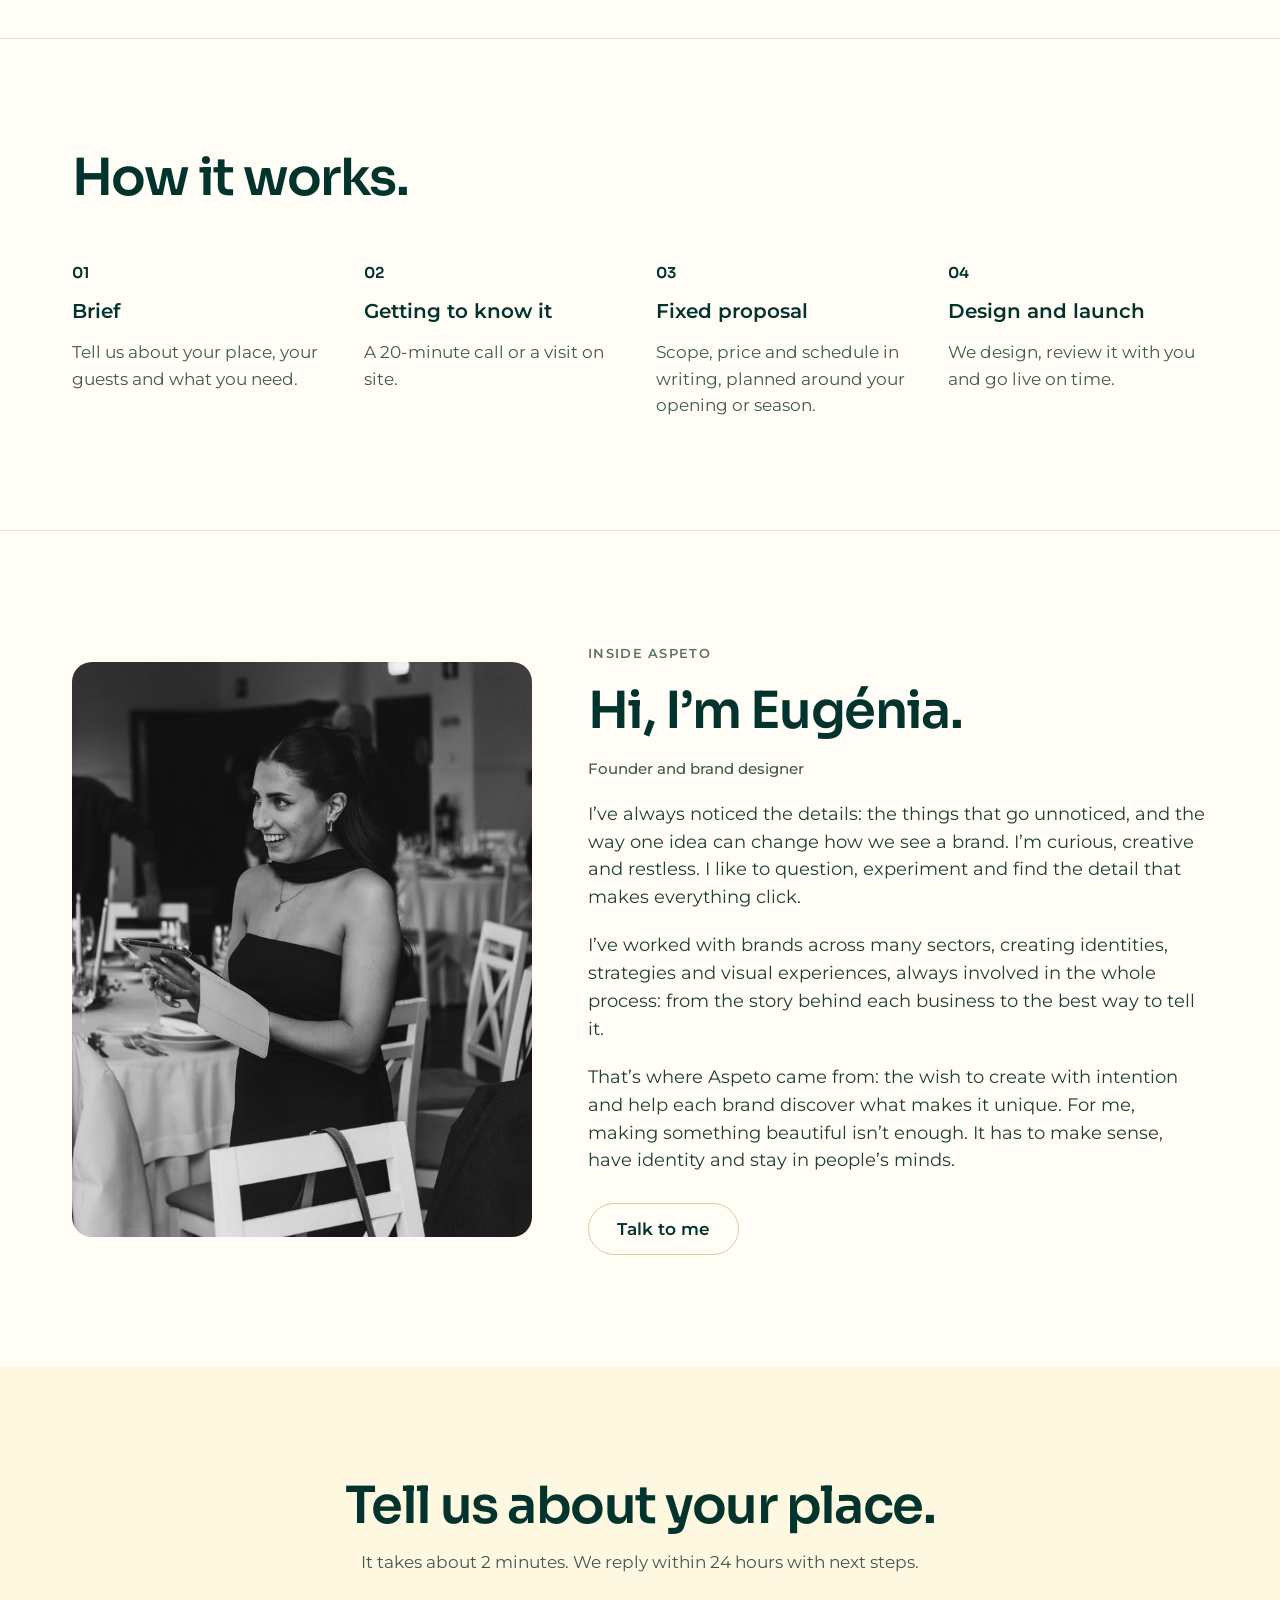
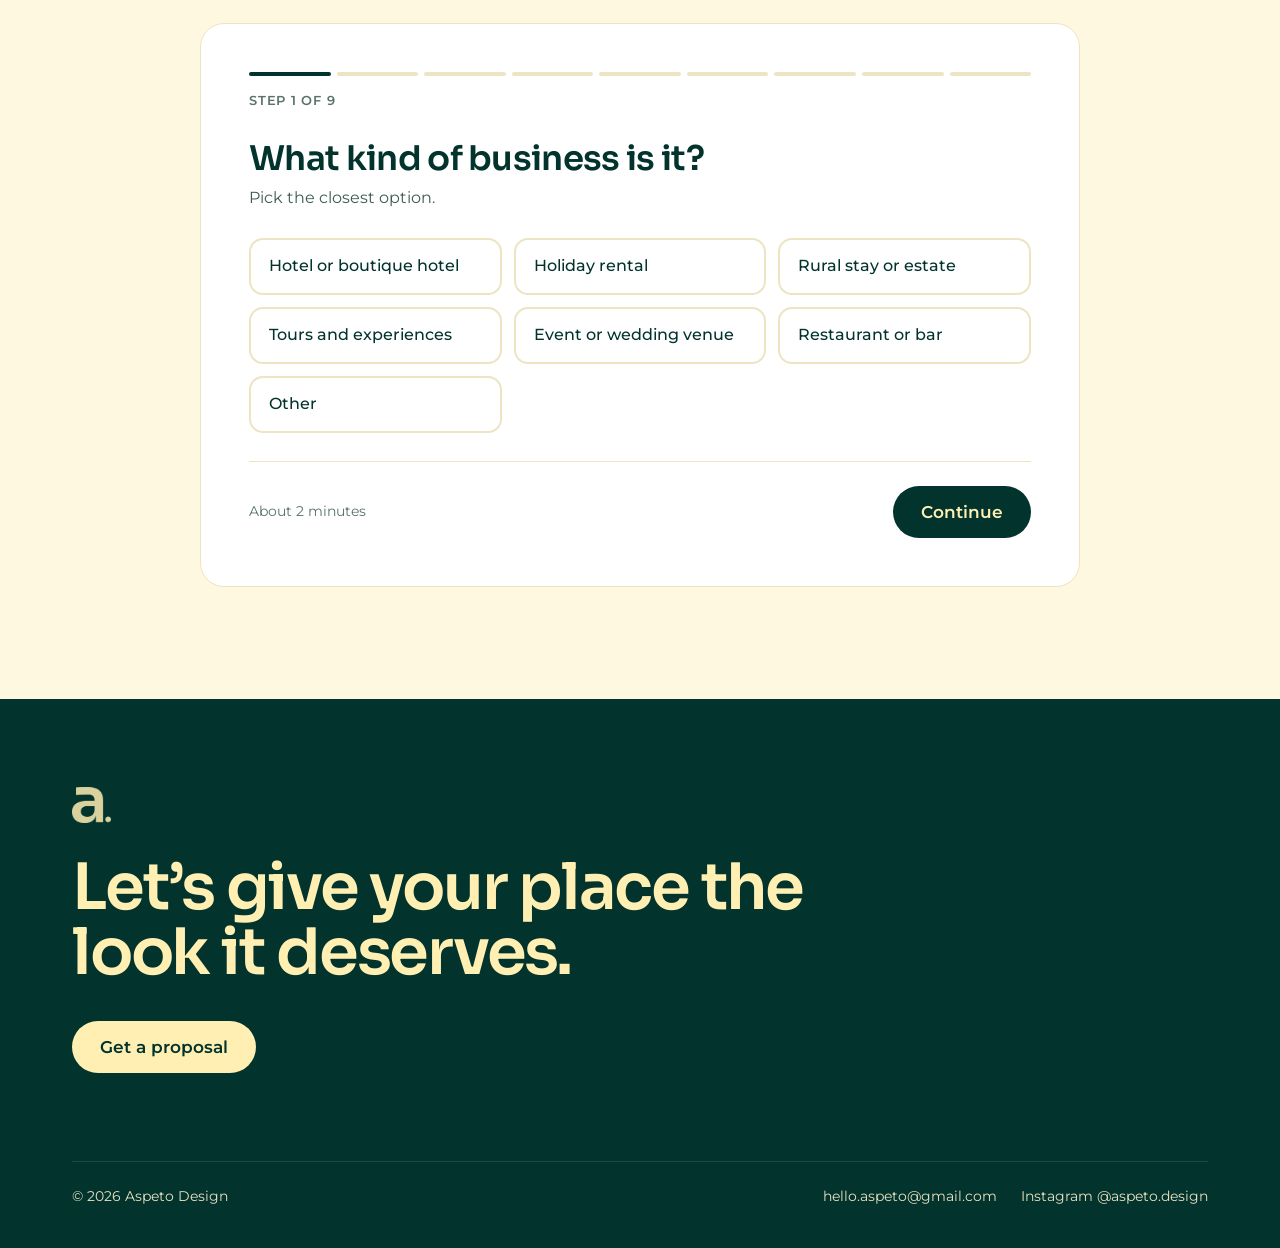
==== commit c95c0eb8: "Papelaria da Pattuka em alta qualidade Co-Authored-By: Claude Opus 5.5 <noreply@anthropic.com> Claud" ====
--- a/index.html
+++ b/index.html
@@ -149,7 +149,7 @@
 </div>
 </article>
 <article style="display: flex; flex-direction: column; gap: 14px;">
-<div class="fx" style="border-radius: 16px;"><img src="assets/pattuka-papelaria.jpg" alt="Pattuka — papelaria" loading="lazy" width="1200" height="1500" style="width: 100%; height: auto; aspect-ratio: 4 / 5; object-fit: cover; border-radius: 16px; display: block; background: #F3EBCD;"></div>
+<div class="fx" style="border-radius: 16px;"><img src="assets/pattuka-papelaria.jpg?v=2" alt="Pattuka — papelaria" loading="lazy" width="1200" height="1500" style="width: 100%; height: auto; aspect-ratio: 4 / 5; object-fit: cover; border-radius: 16px; display: block; background: #F3EBCD;"></div>
 <div style="display: flex; flex-wrap: wrap; justify-content: space-between; gap: 8px;">
 <h3 style="margin: 0; font-size: 18px; font-weight: 600;">Pattuka</h3>
 <span style="font-size: 15px; color: #3E5A53;">Papelaria · Aplicações</span>
